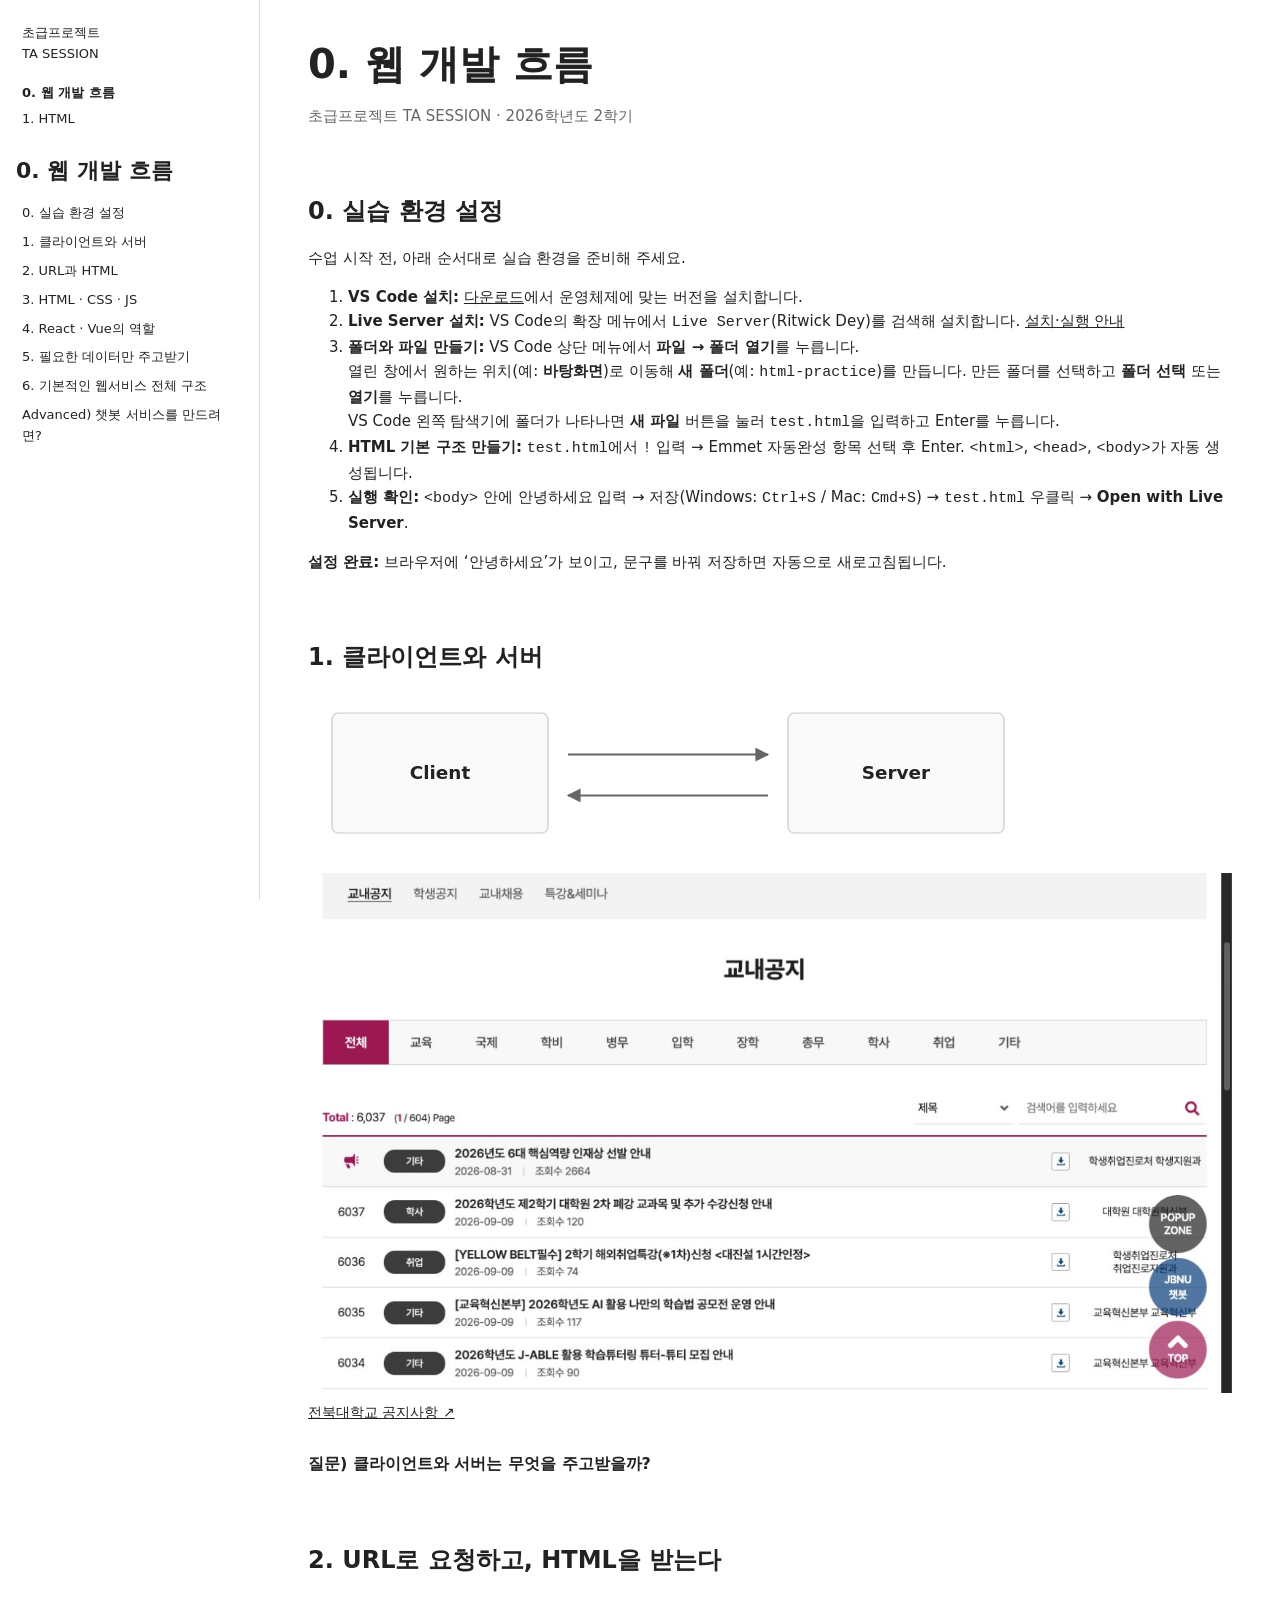
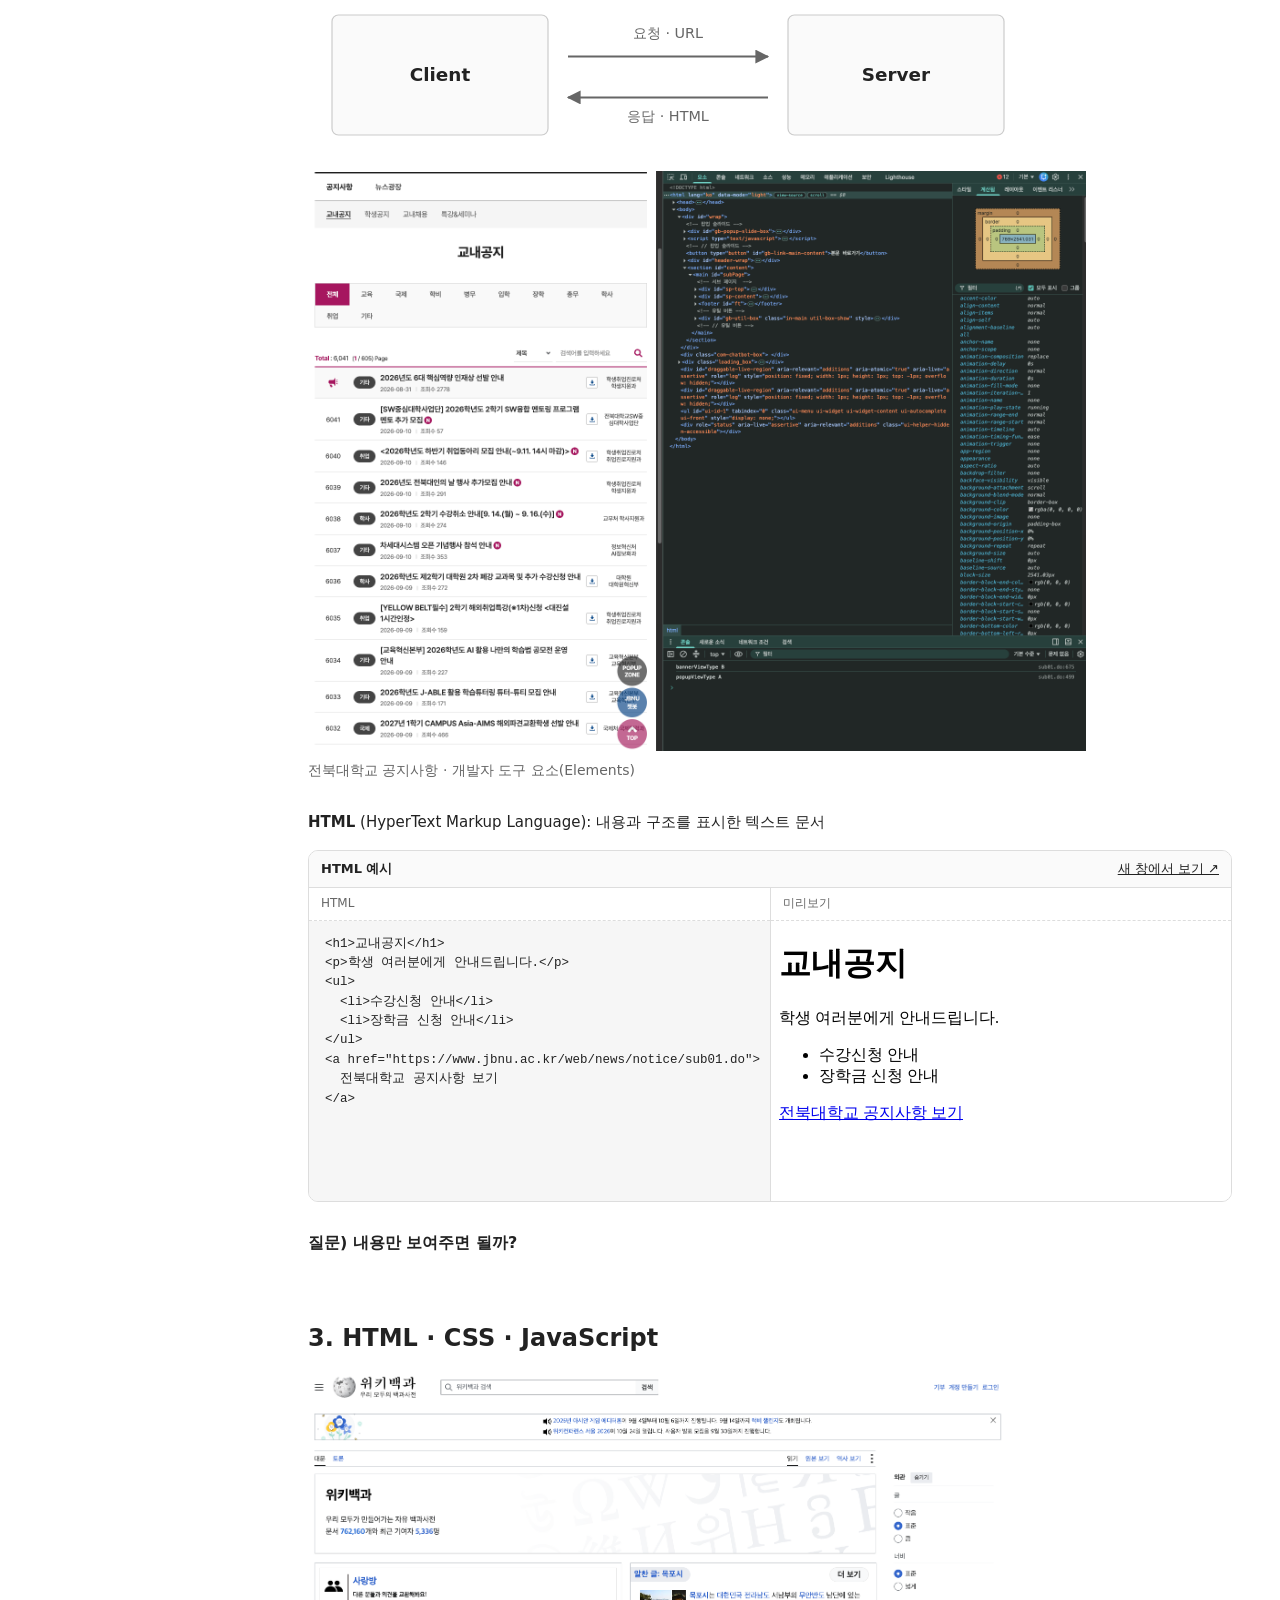
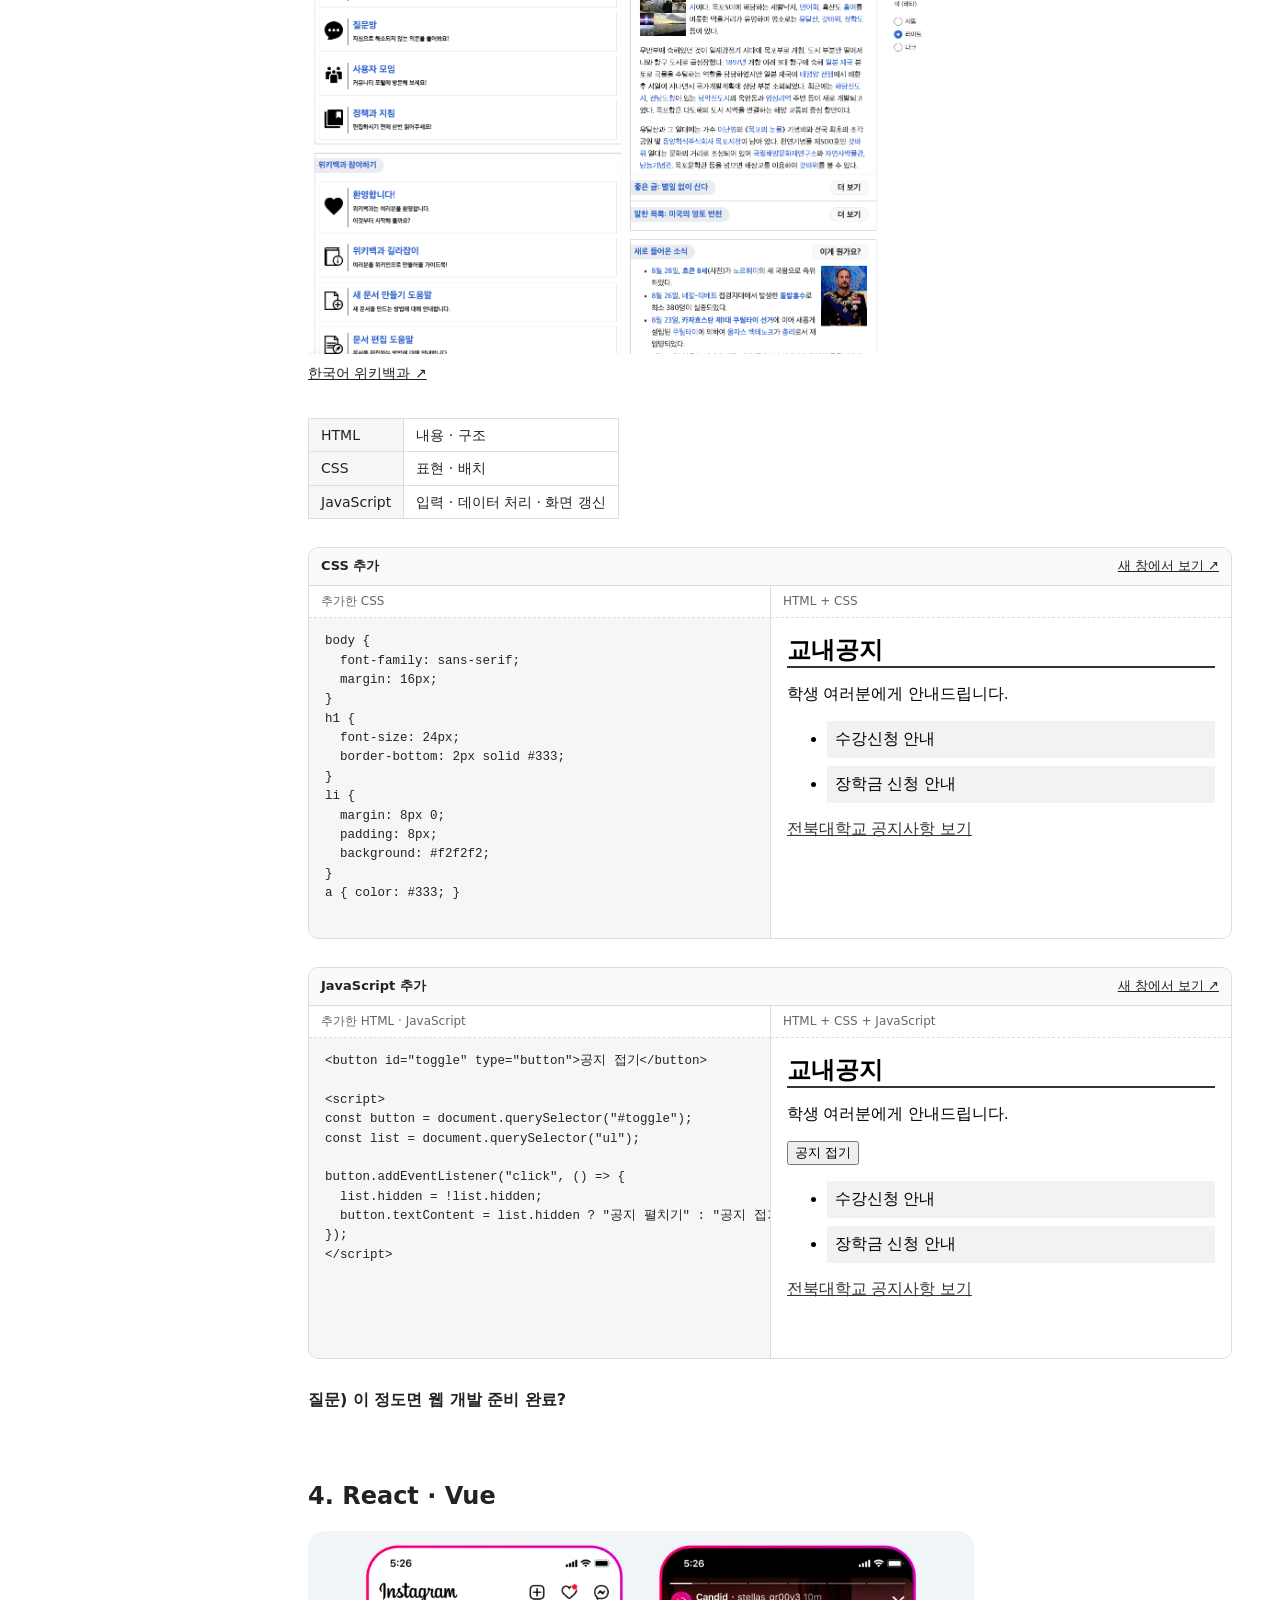
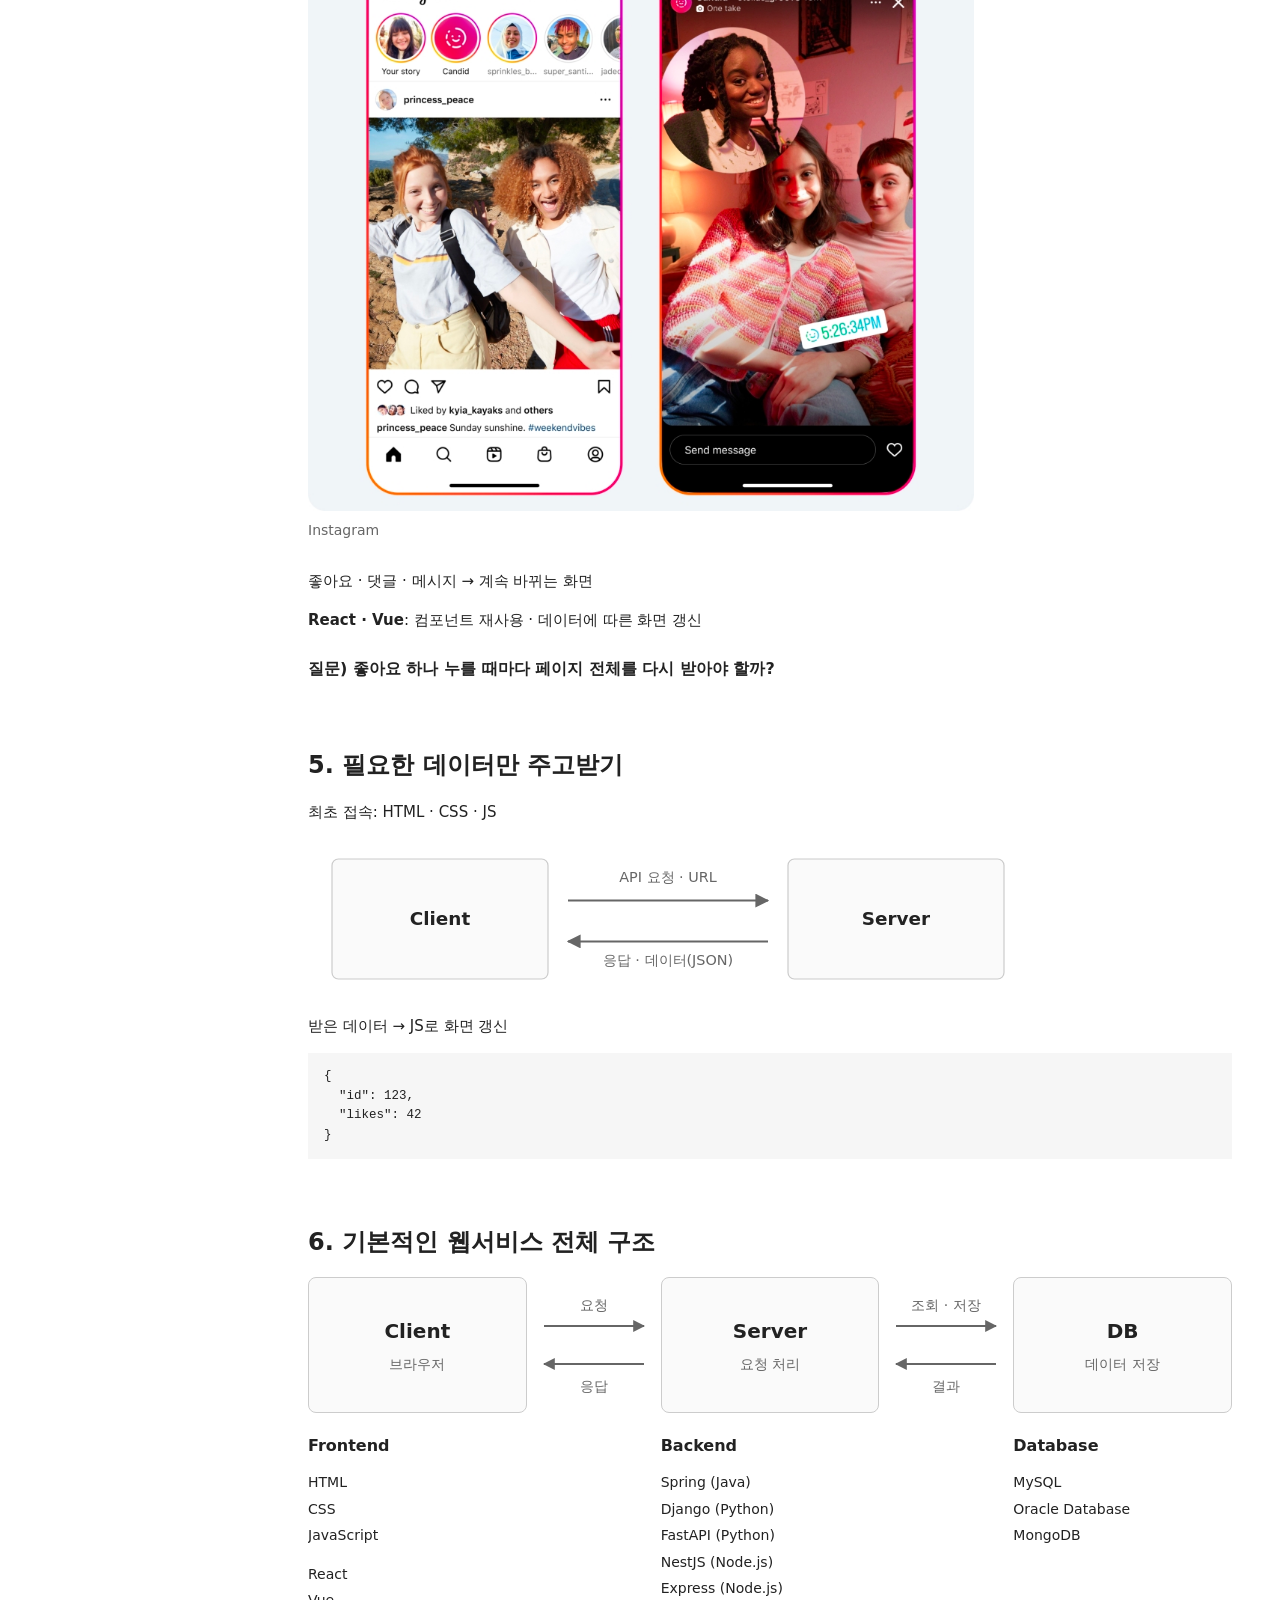
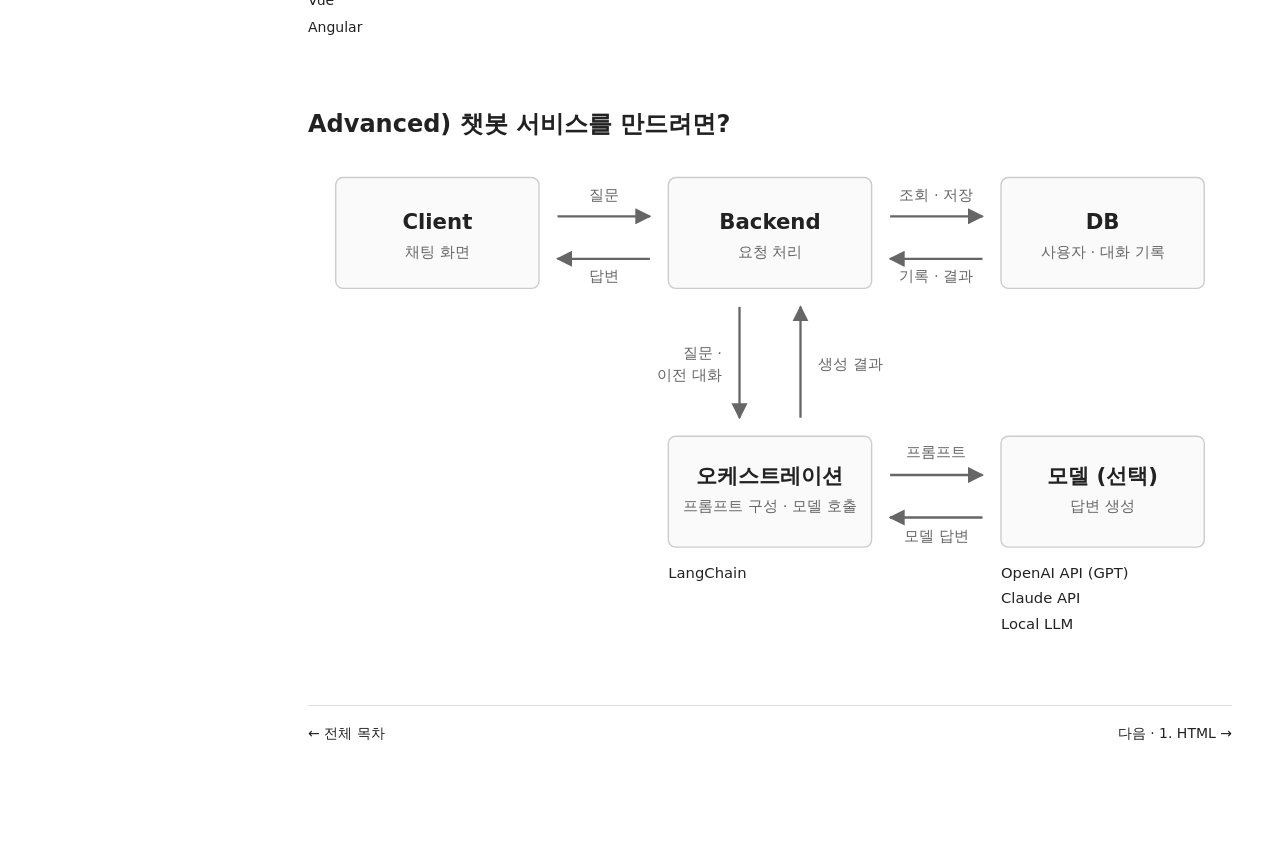
==== 0-web-flow.html @ 3bfd78bf "교내공지 CSS·JavaScript 실행 예제와 JSON 표기 추가" ====
<!DOCTYPE html>
<html lang="ko">
<head>
<meta charset="UTF-8">
<meta name="viewport" content="width=device-width, initial-scale=1">
<meta name="description" content="초급프로젝트 TA SESSION — 클라이언트와 서버, HTML·CSS·JS, React·Vue, API와 웹서비스 구조를 익숙한 화면으로 살펴봅니다.">
<title>0. 웹 개발 흐름 — 초급프로젝트 TA SESSION</title>
<link rel="stylesheet" href="session.css">
<style>
  :root {
    --bg: #ffffff; --fg: #222222; --muted: #666666; --line: #dddddd;
    --code-bg: #f6f6f6; --accent: #222222; --pane: #fafafa;
  }
  * { box-sizing: border-box; }
  html { scroll-behavior: smooth; }
  body {
    margin: 0; background: var(--bg); color: var(--fg);
    font-family: system-ui, -apple-system, "Segoe UI", Roboto, "Apple SD Gothic Neo", "Noto Sans KR", sans-serif;
    font-size: 15px; line-height: 1.6;
  }
  a { color: var(--accent); }
  .layout { display: grid; grid-template-columns: 260px minmax(0, 1fr); min-height: 100vh; }
  nav.toc {
    position: sticky; top: 0; height: 100vh; overflow: auto;
    border-right: 1px solid var(--line); padding: 20px 16px; font-size: 13px;
  }
  nav.toc h1 { font-size: 22px; margin: 0 0 12px; }
  nav.toc ol { list-style: none; padding: 0; margin: 0; }
  nav.toc li { margin: 2px 0; }
  nav.toc a { color: var(--fg); text-decoration: none; display: block; padding: 3px 6px; border-radius: 4px; }
  nav.toc a:hover { background: var(--code-bg); }
  main { min-width: 0; padding: 32px 48px 120px; max-width: 1400px; }
  h1.title { font-size: 40px; margin: 0 0 8px; }
  .subtitle { color: var(--muted); margin: 0 0 40px; }
  h2 { font-size: 24px; margin: 56px 0 16px; padding-top: 8px; }
  .diagram { margin: 12px 0 8px; max-width: 720px; }
  .diagram svg { display: block; width: 100%; height: auto; }
  .diagram text { font-family: inherit; }
  .diagram .node { fill: #fafafa; stroke: #cccccc; stroke-width: 1.5; }
  .diagram .label { fill: #222222; font-size: 23px; font-weight: 600; }
  .diagram .sub { fill: #666666; font-size: 16px; }
  .diagram .arrow-label { fill: #666666; font-size: 18px; }
  .diagram .arrow { fill: none; stroke: #666666; stroke-width: 2.5; }
  .diagram .phase { fill: #666666; font-size: 16px; font-weight: 600; }
  .chatbot-diagram { max-width: 1000px; overflow-x: auto; }
  .diagram.chatbot-diagram svg { min-width: 780px; }
  .chatbot-diagram .arrow-label { font-size: 16px; }
  .chatbot-diagram .technology { fill: #222222; font-size: 16px; }
  figure { margin: 16px 0 28px; }
  .example > a { display: block; }
  .example img { display: block; width: 100%; height: auto; max-height: 580px; object-fit: contain; object-position: left; }
  .example figcaption { margin: 8px 0 0; font-size: 14px; color: var(--muted); }

  .question { margin: 24px 0; font-size: 16px; font-weight: 600; }
  .code-demo { border: 1px solid var(--line); border-radius: 10px; overflow: hidden; margin: 16px 0 28px; background: var(--bg); }
  .demo-title { display: flex; align-items: center; justify-content: space-between; gap: 14px; padding: 8px 12px; background: var(--pane); border-bottom: 1px solid var(--line); font-size: 13px; }
  .demo-grid { display: grid; grid-template-columns: 1fr 1fr; }
  .demo-grid > div { min-width: 0; }
  .demo-grid > div + div { border-left: 1px solid var(--line); }
  .pane-label { margin: 0; padding: 6px 12px; border-bottom: 1px dashed var(--line); font-size: 12px; color: var(--muted); }
  pre { margin: 0; padding: 14px 16px; overflow-x: auto; background: var(--code-bg); font: 12.5px/1.55 ui-monospace, SFMono-Regular, Menlo, Consolas, monospace; tab-size: 2; }
  .code-demo pre { height: 280px; }
  iframe { display: block; width: 100%; height: 280px; border: 0; background: #fff; }
  .notice-demo pre, .notice-demo iframe { height: 320px; }
  code { font-family: ui-monospace, SFMono-Regular, Menlo, Consolas, monospace; }
  .definition { margin: 16px 0; }
  .table-wrap { overflow-x: auto; }
  table { border-collapse: collapse; font-size: 14px; margin: 6px 0 12px; }
  th, td { text-align: left; border: 1px solid var(--line); padding: 5px 12px; vertical-align: top; }
  th { background: var(--code-bg); font-weight: 600; }
  .roles td:first-child { white-space: nowrap; background: var(--code-bg); }
  .architecture-scroll { max-width: 1000px; overflow-x: auto; margin: 16px 0; }
  .architecture { display: grid; grid-template-columns: minmax(0, 1fr) 110px minmax(0, 1fr) 110px minmax(0, 1fr); gap: 12px; min-width: 780px; }
  .architecture-column { min-width: 0; }
  .architecture-node { height: 136px; border: 1px solid #cccccc; border-radius: 8px; background: #fafafa; display: flex; flex-direction: column; align-items: center; justify-content: center; gap: 6px; }
  .architecture-node strong { font-size: 20px; font-weight: 600; }
  .architecture-node span { color: var(--muted); font-size: 14px; }
  .architecture-column h3 { font-size: 16px; margin: 20px 0 10px; }
  .technology-list { list-style: none; padding: 0; margin: 0; font-size: 14px; line-height: 1.9; }
  .technology-gap { margin-top: 12px; }
  .architecture-arrows { width: 110px; height: 136px; }
  .architecture-arrows text { fill: #666666; font: 14px system-ui, sans-serif; }
  .architecture-arrows > path { fill: none; stroke: #666666; stroke-width: 2; }
  @media (max-width: 1000px) {
    .layout { grid-template-columns: 1fr; }
    nav.toc { position: static; height: auto; border-right: 0; border-bottom: 1px solid var(--line); }
    main { padding: 24px 20px 80px; }
    .demo-grid { grid-template-columns: 1fr; }
    .demo-grid > div + div { border-left: 0; border-top: 1px solid var(--line); }
  }
  @media (max-width: 620px) {
    .diagram { overflow-x: auto; }
    .diagram svg { min-width: 540px; }
    .demo-title { align-items: flex-start; }
  }
  @media (prefers-reduced-motion: reduce) { html { scroll-behavior: auto; } }
  @media print {
    @page { margin: 16mm; }
    .layout { display: block; }
    nav.toc { display: none; }
    main { max-width: none; padding: 0; }
    h1.title { font-size: 28px; }
    h2 { font-size: 22px; }
    section { break-before: page; }
    section:first-of-type { break-before: auto; }
    .diagram, .example, .question, tr { break-inside: avoid; }
    .example img { max-height: 95mm; }
    a { color: inherit; }
    .example figcaption a::after { content: " · " attr(href); font-size: 10px; word-break: break-all; }
    .diagram svg { min-width: 0 !important; }
    .architecture-scroll { overflow: visible; }
    .architecture { min-width: 0; grid-template-columns: minmax(0, 1fr) 70px minmax(0, 1fr) 70px minmax(0, 1fr); gap: 8px; }
    .architecture-arrows { width: 70px; }
    .technology-list { font-size: 12px; }
  }
</style>
</head>
<body>
<div class="layout">
<nav class="toc" aria-label="자료 목차">
  <a class="session-brand" href="index.html">초급프로젝트<br>TA SESSION</a>
  <div class="session-nav">
    <a href="0-web-flow.html" aria-current="page">0. 웹 개발 흐름</a>
    <a href="1-HTML.html">1. HTML</a>
  </div>
  <h1>0. 웹 개발 흐름</h1>
  <ol>
    <li><a href="#s0">0. 실습 환경 설정</a></li>
    <li><a href="#s1">1. 클라이언트와 서버</a></li>
    <li><a href="#s2">2. URL과 HTML</a></li>
    <li><a href="#s3">3. HTML · CSS · JS</a></li>
    <li><a href="#s4">4. React · Vue의 역할</a></li>
    <li><a href="#s5">5. 필요한 데이터만 주고받기</a></li>
    <li><a href="#s6">6. 기본적인 웹서비스 전체 구조</a></li>
    <li><a href="#advanced">Advanced) 챗봇 서비스를 만드려면?</a></li>
  </ol>
</nav>
<main>
  <header>
    <h1 class="title">0. 웹 개발 흐름</h1>
    <p class="subtitle">초급프로젝트 TA SESSION · 2026학년도 2학기</p>
  </header>

  <section id="s0" aria-labelledby="h-s0">
    <h2 id="h-s0">0. 실습 환경 설정</h2>
    <p>수업 시작 전, 아래 순서대로 실습 환경을 준비해 주세요.</p>
    <ol>
      <li><b>VS Code 설치:</b> <a href="https://code.visualstudio.com/download?_exp_download=d53503e735" target="_blank" rel="noopener noreferrer">다운로드</a>에서 운영체제에 맞는 버전을 설치합니다.</li>
      <li><b>Live Server 설치:</b> VS Code의 확장 메뉴에서 <code>Live Server</code>(Ritwick Dey)를 검색해 설치합니다. <a href="https://gaagaagaa.tistory.com/entry/VSCode-Live-Server-%ED%94%8C%EB%9F%AC%EA%B7%B8%EC%9D%B8" target="_blank" rel="noopener noreferrer">설치·실행 안내</a></li>
      <li><b>폴더와 파일 만들기:</b> VS Code 상단 메뉴에서 <b>파일 → 폴더 열기</b>를 누릅니다.<br>
        열린 창에서 원하는 위치(예: <b>바탕화면</b>)로 이동해 <b>새 폴더</b>(예: <code>html-practice</code>)를 만듭니다. 만든 폴더를 선택하고 <b>폴더 선택</b> 또는 <b>열기</b>를 누릅니다.<br>
        VS Code 왼쪽 탐색기에 폴더가 나타나면 <b>새 파일</b> 버튼을 눌러 <code>test.html</code>을 입력하고 Enter를 누릅니다.</li>
      <li><b>HTML 기본 구조 만들기:</b> <code>test.html</code>에서 <code>!</code> 입력 → Emmet 자동완성 항목 선택 후 Enter. <code>&lt;html&gt;</code>, <code>&lt;head&gt;</code>, <code>&lt;body&gt;</code>가 자동 생성됩니다.</li>
      <li><b>실행 확인:</b> <code>&lt;body&gt;</code> 안에 <code>안녕하세요</code> 입력 → 저장(Windows: <code>Ctrl+S</code> / Mac: <code>Cmd+S</code>) → <code>test.html</code> 우클릭 → <b>Open with Live Server</b>.</li>
    </ol>
    <p><b>설정 완료:</b> 브라우저에 ‘안녕하세요’가 보이고, 문구를 바꿔 저장하면 자동으로 새로고침됩니다.</p>
  </section>

  <section id="s1" aria-labelledby="h-s1">
    <h2 id="h-s1">1. 클라이언트와 서버</h2>
    <div class="diagram">
      <svg viewBox="0 0 900 205" role="img" aria-labelledby="diagram1-title">
        <title id="diagram1-title">브라우저 클라이언트와 서버 사이에 요청과 응답이 오갑니다.</title>
        <defs><marker id="arr1" viewBox="0 0 10 10" refX="9" refY="5" markerWidth="7" markerHeight="7" orient="auto-start-reverse"><path d="M0 0L10 5L0 10Z" fill="#666666"/></marker></defs>
        <rect class="node" x="30" y="25" width="270" height="150" rx="8"/>
        <rect class="node" x="600" y="25" width="270" height="150" rx="8"/>
        <text class="label" x="165" y="108" text-anchor="middle">Client</text>
        <text class="label" x="735" y="108" text-anchor="middle">Server</text>
        <path class="arrow" d="M325 77H575" marker-end="url(#arr1)"/>
        <path class="arrow" d="M575 128H325" marker-end="url(#arr1)"/>
      </svg>
    </div>
    <figure class="example">
      <a href="assets/jbnu-notice.jpg" target="_blank" rel="noopener noreferrer" aria-label="전북대 공지사항 캡처 크게 보기"><img src="assets/jbnu-notice.jpg" width="1265" height="712" alt="전북대학교 교내공지 페이지의 공지 목록" fetchpriority="high"></a>
      <figcaption><a href="https://www.jbnu.ac.kr/web/news/notice/sub01.do" target="_blank" rel="noopener noreferrer">전북대학교 공지사항 ↗</a></figcaption>
    </figure>
    <p class="question">질문) 클라이언트와 서버는 무엇을 주고받을까?</p>
  </section>

  <section id="s2" aria-labelledby="h-s2">
    <h2 id="h-s2">2. URL로 요청하고, HTML을 받는다</h2>
    <div class="diagram">
      <svg viewBox="0 0 900 200" role="img" aria-labelledby="diagram2-title">
        <title id="diagram2-title">브라우저는 URL로 지정한 페이지를 요청하고 서버는 HTML 문서를 응답합니다.</title>
        <defs><marker id="arr2" viewBox="0 0 10 10" refX="9" refY="5" markerWidth="7" markerHeight="7" orient="auto-start-reverse"><path d="M0 0L10 5L0 10Z" fill="#666666"/></marker></defs>
        <rect class="node" x="30" y="25" width="270" height="150" rx="8"/>
        <rect class="node" x="600" y="25" width="270" height="150" rx="8"/>
        <text class="label" x="165" y="108" text-anchor="middle">Client</text>
        <text class="label" x="735" y="108" text-anchor="middle">Server</text>
        <text class="arrow-label" x="450" y="54" text-anchor="middle">요청 · URL</text>
        <path class="arrow" d="M325 77H575" marker-end="url(#arr2)"/>
        <path class="arrow" d="M575 128H325" marker-end="url(#arr2)"/>
        <text class="arrow-label" x="450" y="158" text-anchor="middle">응답 · HTML</text>
      </svg>
    </div>
    <figure class="example">
      <a href="assets/jbnu-notice-elements.png" target="_blank" rel="noopener noreferrer" aria-label="전북대 공지사항과 개발자 도구 캡처 크게 보기"><img src="assets/jbnu-notice-elements.png" width="1708" height="1274" alt="왼쪽에는 전북대학교 교내공지 화면, 오른쪽에는 개발자 도구 요소 탭의 문서 구조가 보이는 캡처" loading="lazy"></a>
      <figcaption>전북대학교 공지사항 · 개발자 도구 요소(Elements)</figcaption>
    </figure>
    <p class="definition"><strong>HTML</strong> (HyperText Markup Language): 내용과 구조를 표시한 텍스트 문서</p>
    <div class="code-demo">
      <div class="demo-title"><strong>HTML 예시</strong><a href="examples/notice.html" target="_blank" rel="noopener noreferrer">새 창에서 보기 ↗</a></div>
      <div class="demo-grid">
        <div><p class="pane-label">HTML</p><pre><code>&lt;h1&gt;교내공지&lt;/h1&gt;
&lt;p&gt;학생 여러분에게 안내드립니다.&lt;/p&gt;
&lt;ul&gt;
  &lt;li&gt;수강신청 안내&lt;/li&gt;
  &lt;li&gt;장학금 신청 안내&lt;/li&gt;
&lt;/ul&gt;
&lt;a href="https://www.jbnu.ac.kr/web/news/notice/sub01.do"&gt;
  전북대학교 공지사항 보기
&lt;/a&gt;</code></pre></div>
        <div><p class="pane-label">미리보기</p><iframe src="examples/notice.html" title="HTML만으로 표시한 공지사항 예시" sandbox="allow-popups allow-popups-to-escape-sandbox" loading="lazy"></iframe></div>
      </div>
    </div>
    <p class="question">질문) 내용만 보여주면 될까?</p>
  </section>

  <section id="s3" aria-labelledby="h-s3">
    <h2 id="h-s3">3. HTML · CSS · JavaScript</h2>
    <figure class="example">
      <a href="assets/wikipedia-example.png" target="_blank" rel="noopener noreferrer" aria-label="위키백과 예시 이미지 크게 보기"><img src="assets/wikipedia-example.png" width="1513" height="1261" alt="제목, 문단, 사진, 링크, 검색창과 외관 설정이 있는 한국어 위키백과 대문" loading="lazy"></a>
      <figcaption><a href="https://ko.wikipedia.org/wiki/%EC%9C%84%ED%82%A4%EB%B0%B1%EA%B3%BC:%EB%8C%80%EB%AC%B8" target="_blank" rel="noopener noreferrer">한국어 위키백과 ↗</a></figcaption>
    </figure>
    <div class="table-wrap"><table class="roles">
      <tbody>
        <tr><td>HTML</td><td>내용 · 구조</td></tr>
        <tr><td>CSS</td><td>표현 · 배치</td></tr>
        <tr><td>JavaScript</td><td>입력 · 데이터 처리 · 화면 갱신</td></tr>
      </tbody>
    </table></div>
    <div class="code-demo notice-demo">
      <div class="demo-title"><strong>CSS 추가</strong><a href="examples/notice-styled.html" target="_blank" rel="noopener noreferrer">새 창에서 보기 ↗</a></div>
      <div class="demo-grid">
        <div><p class="pane-label">추가한 CSS</p><pre><code>body {
  font-family: sans-serif;
  margin: 16px;
}
h1 {
  font-size: 24px;
  border-bottom: 2px solid #333;
}
li {
  margin: 8px 0;
  padding: 8px;
  background: #f2f2f2;
}
a { color: #333; }</code></pre></div>
        <div><p class="pane-label">HTML + CSS</p><iframe src="examples/notice-styled.html" title="CSS로 모양을 바꾼 교내공지 예시" sandbox="allow-popups allow-popups-to-escape-sandbox" loading="lazy"></iframe></div>
      </div>
    </div>
    <div class="code-demo notice-demo">
      <div class="demo-title"><strong>JavaScript 추가</strong><a href="examples/notice-interactive.html" target="_blank" rel="noopener noreferrer">새 창에서 보기 ↗</a></div>
      <div class="demo-grid">
        <div><p class="pane-label">추가한 HTML · JavaScript</p><pre><code>&lt;button id="toggle" type="button"&gt;공지 접기&lt;/button&gt;

&lt;script&gt;
const button = document.querySelector("#toggle");
const list = document.querySelector("ul");

button.addEventListener("click", () =&gt; {
  list.hidden = !list.hidden;
  button.textContent = list.hidden ? "공지 펼치기" : "공지 접기";
});
&lt;/script&gt;</code></pre></div>
        <div><p class="pane-label">HTML + CSS + JavaScript</p><iframe src="examples/notice-interactive.html" title="버튼을 눌러 공지 목록을 접고 펼치는 JavaScript 예시" sandbox="allow-scripts allow-popups allow-popups-to-escape-sandbox" loading="lazy"></iframe></div>
      </div>
    </div>
    <p class="question">질문) 이 정도면 웹 개발 준비 완료?</p>
  </section>

  <section id="s4" aria-labelledby="h-s4">
    <h2 id="h-s4">4. React · Vue</h2>
    <figure class="example">
      <a href="assets/instagram-example.png" target="_blank" rel="noopener noreferrer" aria-label="인스타그램 예시 이미지 크게 보기"><img src="assets/instagram-example.png" width="890" height="775" alt="프로필과 스토리, 게시물, 좋아요, 댓글, 메시지 기능이 보이는 인스타그램 화면 예시" loading="lazy"></a>
      <figcaption>Instagram</figcaption>
    </figure>
    <p>좋아요 · 댓글 · 메시지 → 계속 바뀌는 화면</p>
    <p><strong>React · Vue</strong>: 컴포넌트 재사용 · 데이터에 따른 화면 갱신</p>
    <p class="question">질문) 좋아요 하나 누를 때마다 페이지 전체를 다시 받아야 할까?</p>
  </section>

  <section id="s5" aria-labelledby="h-s5">
    <h2 id="h-s5">5. 필요한 데이터만 주고받기</h2>
    <p>최초 접속: HTML · CSS · JS</p>
    <div class="diagram">
      <svg viewBox="0 0 900 200" role="img" aria-labelledby="diagram5-title">
        <title id="diagram5-title">브라우저가 필요한 데이터를 요청하고 JSON 응답을 받아 JavaScript로 화면을 갱신합니다.</title>
        <defs><marker id="arr5" viewBox="0 0 10 10" refX="9" refY="5" markerWidth="7" markerHeight="7" orient="auto-start-reverse"><path d="M0 0L10 5L0 10Z" fill="#666666"/></marker></defs>
        <rect class="node" x="30" y="25" width="270" height="150" rx="8"/>
        <rect class="node" x="600" y="25" width="270" height="150" rx="8"/>
        <text class="label" x="165" y="108" text-anchor="middle">Client</text>
        <text class="label" x="735" y="108" text-anchor="middle">Server</text>
        <text class="arrow-label" x="450" y="54" text-anchor="middle">API 요청 · URL</text>
        <path class="arrow" d="M325 77H575" marker-end="url(#arr5)"/>
        <path class="arrow" d="M575 128H325" marker-end="url(#arr5)"/>
        <text class="arrow-label" x="450" y="158" text-anchor="middle">응답 · 데이터(JSON)</text>
      </svg>
    </div>
    <p>받은 데이터 → JS로 화면 갱신</p>
    <pre><code>{
  "id": 123,
  "likes": 42
}</code></pre>
  </section>

  <section id="s6" aria-labelledby="h-s6">
    <h2 id="h-s6">6. 기본적인 웹서비스 전체 구조</h2>
    <div class="architecture-scroll">
      <div class="architecture" role="group" aria-label="클라이언트, 서버, 데이터베이스의 관계와 각 영역의 기술 예시">
        <div class="architecture-column">
          <div class="architecture-node"><strong>Client</strong><span>브라우저</span></div>
          <h3>Frontend</h3>
          <ul class="technology-list">
            <li>HTML</li>
            <li>CSS</li>
            <li>JavaScript</li>
            <li class="technology-gap">React</li>
            <li>Vue</li>
            <li>Angular</li>
          </ul>
        </div>
        <svg class="architecture-arrows" viewBox="0 0 110 136" role="img" aria-labelledby="client-server-title">
          <title id="client-server-title">클라이언트가 서버에 요청을 보내고 서버가 응답합니다.</title>
          <defs><marker id="arch-cs-arrow" viewBox="0 0 10 10" refX="9" refY="5" markerWidth="6" markerHeight="6" orient="auto"><path d="M0 0L10 5L0 10Z" fill="#666666"/></marker></defs>
          <text x="55" y="33" text-anchor="middle">요청</text>
          <path d="M5 49H105" marker-end="url(#arch-cs-arrow)"/>
          <path d="M105 87H5" marker-end="url(#arch-cs-arrow)"/>
          <text x="55" y="114" text-anchor="middle">응답</text>
        </svg>
        <div class="architecture-column">
          <div class="architecture-node"><strong>Server</strong><span>요청 처리</span></div>
          <h3>Backend</h3>
          <ul class="technology-list">
            <li>Spring (Java)</li>
            <li>Django (Python)</li>
            <li>FastAPI (Python)</li>
            <li>NestJS (Node.js)</li>
            <li>Express (Node.js)</li>
          </ul>
        </div>
        <svg class="architecture-arrows" viewBox="0 0 110 136" role="img" aria-labelledby="server-db-title">
          <title id="server-db-title">서버가 데이터베이스에 조회와 저장을 요청하고 결과를 받습니다.</title>
          <defs><marker id="arch-db-arrow" viewBox="0 0 10 10" refX="9" refY="5" markerWidth="6" markerHeight="6" orient="auto"><path d="M0 0L10 5L0 10Z" fill="#666666"/></marker></defs>
          <text x="55" y="33" text-anchor="middle">조회 · 저장</text>
          <path d="M5 49H105" marker-end="url(#arch-db-arrow)"/>
          <path d="M105 87H5" marker-end="url(#arch-db-arrow)"/>
          <text x="55" y="114" text-anchor="middle">결과</text>
        </svg>
        <div class="architecture-column">
          <div class="architecture-node"><strong>DB</strong><span>데이터 저장</span></div>
          <h3>Database</h3>
          <ul class="technology-list">
            <li>MySQL</li>
            <li>Oracle Database</li>
            <li>MongoDB</li>
          </ul>
        </div>
      </div>
    </div>
  </section>

  <section id="advanced" aria-labelledby="h-advanced">
    <h2 id="h-advanced">Advanced) 챗봇 서비스를 만드려면?</h2>
    <div class="diagram chatbot-diagram">
      <svg viewBox="0 0 1000 530" role="img" aria-labelledby="chatbot-title chatbot-desc">
        <title id="chatbot-title">Client, Backend, DB, 오케스트레이션, 모델을 연결한 챗봇 서비스 구조 예시</title>
        <desc id="chatbot-desc">클라이언트가 질문을 보내면 백엔드는 DB에서 이전 대화를 조회하고, 질문과 이전 대화를 오케스트레이션에 전달합니다. 오케스트레이션은 프롬프트를 구성해 선택한 모델을 호출합니다. 백엔드는 생성 결과를 DB에 저장하고 클라이언트에 답변을 반환합니다. 오케스트레이션은 역할을 구분한 박스로, 백엔드 내부에서 실행할 수도 있습니다.</desc>
        <defs><marker id="chatbot-arrow" viewBox="0 0 10 10" refX="9" refY="5" markerWidth="7" markerHeight="7" orient="auto"><path d="M0 0L10 5L0 10Z" fill="#666666"/></marker></defs>

        <rect class="node" x="30" y="20" width="220" height="120" rx="8"/>
        <text class="label" x="140" y="76" text-anchor="middle">Client</text>
        <text class="sub" x="140" y="106" text-anchor="middle">채팅 화면</text>

        <rect class="node" x="390" y="20" width="220" height="120" rx="8"/>
        <text class="label" x="500" y="76" text-anchor="middle">Backend</text>
        <text class="sub" x="500" y="106" text-anchor="middle">요청 처리</text>

        <rect class="node" x="750" y="20" width="220" height="120" rx="8"/>
        <text class="label" x="860" y="76" text-anchor="middle">DB</text>
        <text class="sub" x="860" y="106" text-anchor="middle">사용자 · 대화 기록</text>

        <text class="arrow-label" x="320" y="44" text-anchor="middle">질문</text>
        <path class="arrow" d="M270 62H370" marker-end="url(#chatbot-arrow)"/>
        <path class="arrow" d="M370 108H270" marker-end="url(#chatbot-arrow)"/>
        <text class="arrow-label" x="320" y="132" text-anchor="middle">답변</text>

        <text class="arrow-label" x="680" y="44" text-anchor="middle">조회 · 저장</text>
        <path class="arrow" d="M630 62H730" marker-end="url(#chatbot-arrow)"/>
        <path class="arrow" d="M730 108H630" marker-end="url(#chatbot-arrow)"/>
        <text class="arrow-label" x="680" y="132" text-anchor="middle">기록 · 결과</text>

        <path class="arrow" d="M467 160V280" marker-end="url(#chatbot-arrow)"/>
        <text class="arrow-label" x="448" y="215" text-anchor="end">질문 ·</text>
        <text class="arrow-label" x="448" y="239" text-anchor="end">이전 대화</text>
        <path class="arrow" d="M533 280V160" marker-end="url(#chatbot-arrow)"/>
        <text class="arrow-label" x="552" y="227">생성 결과</text>

        <rect class="node" x="390" y="300" width="220" height="120" rx="8"/>
        <text class="label" x="500" y="351" text-anchor="middle">오케스트레이션</text>
        <text class="sub" x="500" y="381" text-anchor="middle">프롬프트 구성 · 모델 호출</text>
        <text class="technology" x="390" y="453">LangChain</text>

        <text class="arrow-label" x="680" y="323" text-anchor="middle">프롬프트</text>
        <path class="arrow" d="M630 342H730" marker-end="url(#chatbot-arrow)"/>
        <path class="arrow" d="M730 388H630" marker-end="url(#chatbot-arrow)"/>
        <text class="arrow-label" x="680" y="413" text-anchor="middle">모델 답변</text>

        <rect class="node" x="750" y="300" width="220" height="120" rx="8"/>
        <text class="label" x="860" y="351" text-anchor="middle">모델 (선택)</text>
        <text class="sub" x="860" y="381" text-anchor="middle">답변 생성</text>
        <text class="technology" x="750" y="453">OpenAI API (GPT)</text>
        <text class="technology" x="750" y="481">Claude API</text>
        <text class="technology" x="750" y="509">Local LLM</text>
      </svg>
    </div>
  </section>

  <footer class="session-footer"><a href="index.html">← 전체 목차</a><a href="1-HTML.html">다음 · 1. HTML →</a></footer>
</main>
</div>
</body>
</html>
---- session.css ----
:root { --session-line: #dddddd; }
.session-brand { display: block; margin: 0 0 12px; color: #666666; font-size: 13px; line-height: 1.6; text-decoration: none; }
.session-nav { margin: 0 0 20px; }
.session-nav a { display: block; padding: 3px 6px; color: #222222; font-size: 13px; line-height: 1.6; text-decoration: none; }
.session-nav a:hover { background: #f6f6f6; }
.session-nav a[aria-current="page"] { font-weight: 700; }
.session-footer { display: flex; justify-content: space-between; flex-wrap: wrap; gap: 16px; margin-top: 56px; padding-top: 16px; border-top: 1px solid var(--session-line); font-size: 14px; }
.session-footer a { color: #222222; text-decoration: none; }
.session-footer a:hover { text-decoration: underline; }
a:focus-visible, button:focus-visible, summary:focus-visible { outline: 2px solid #333333; outline-offset: 3px; }
@media print { .session-brand, .session-nav, .session-footer { display: none; } }
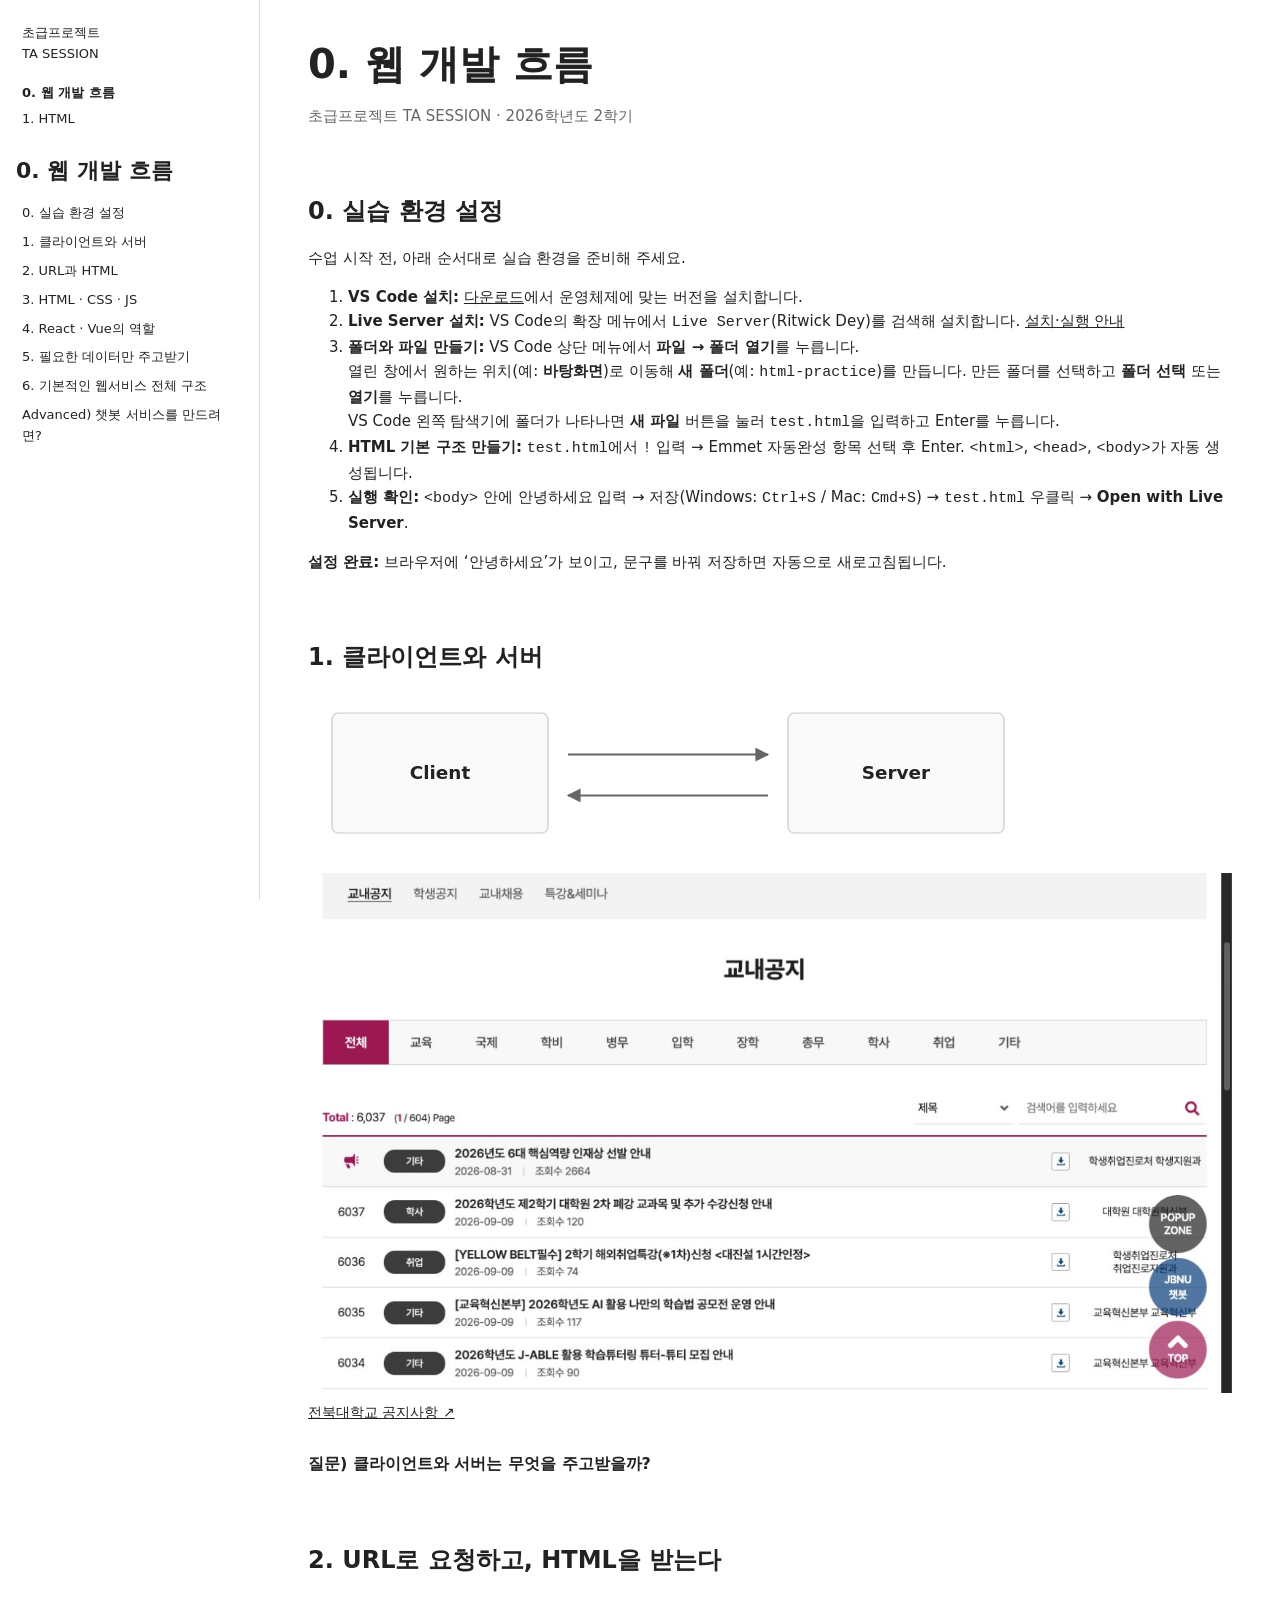
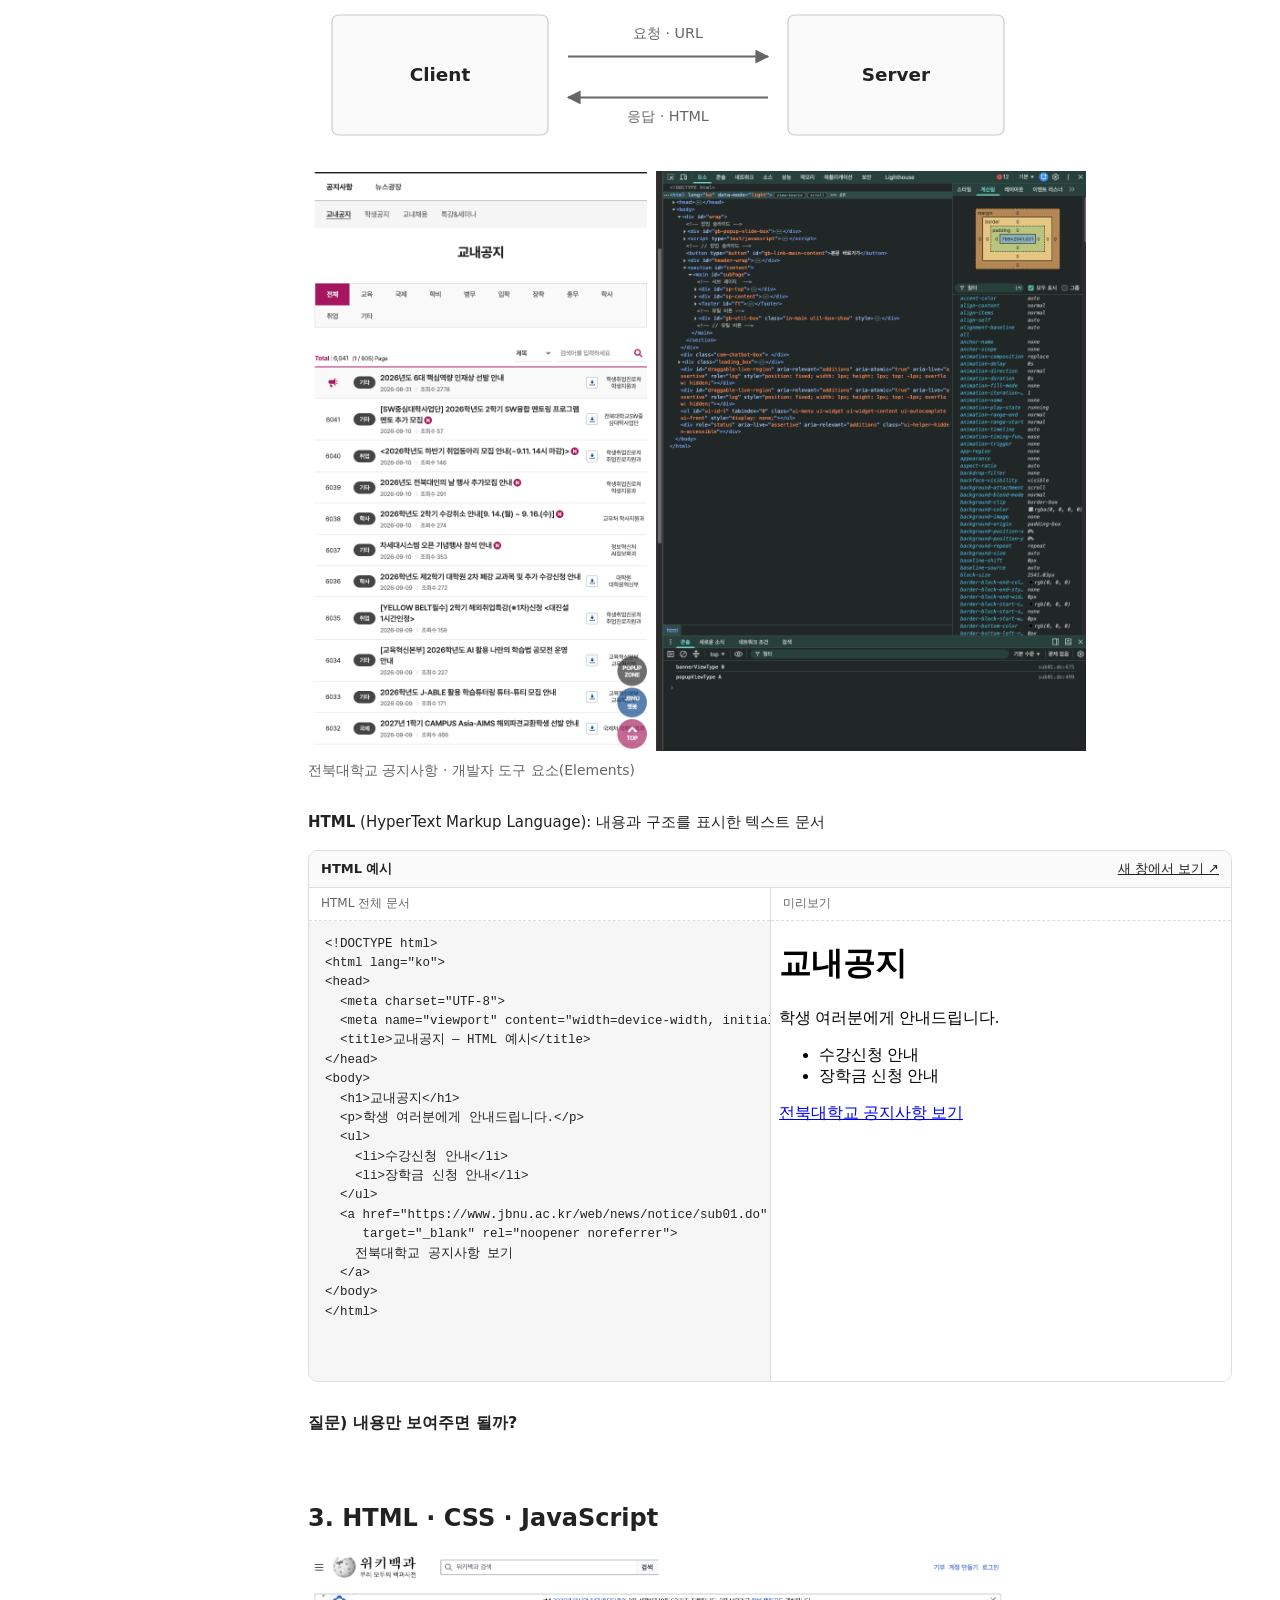
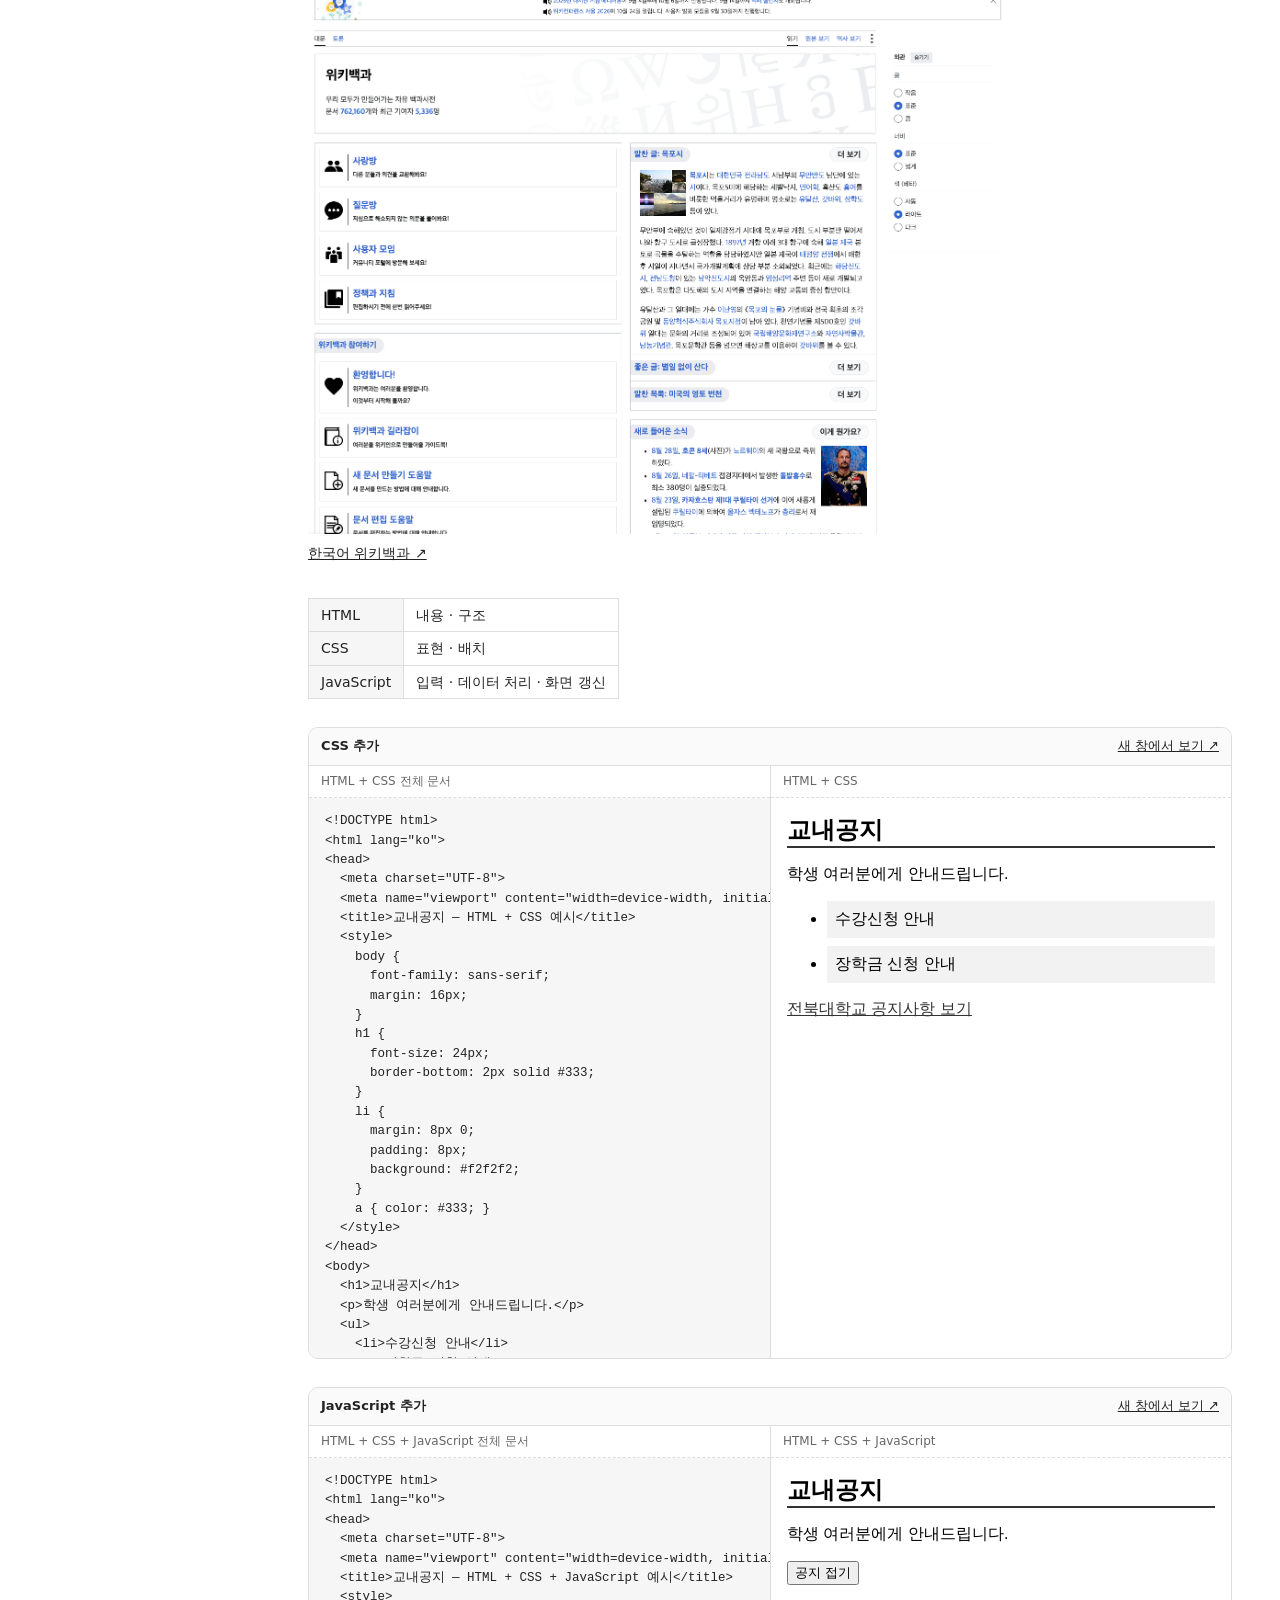
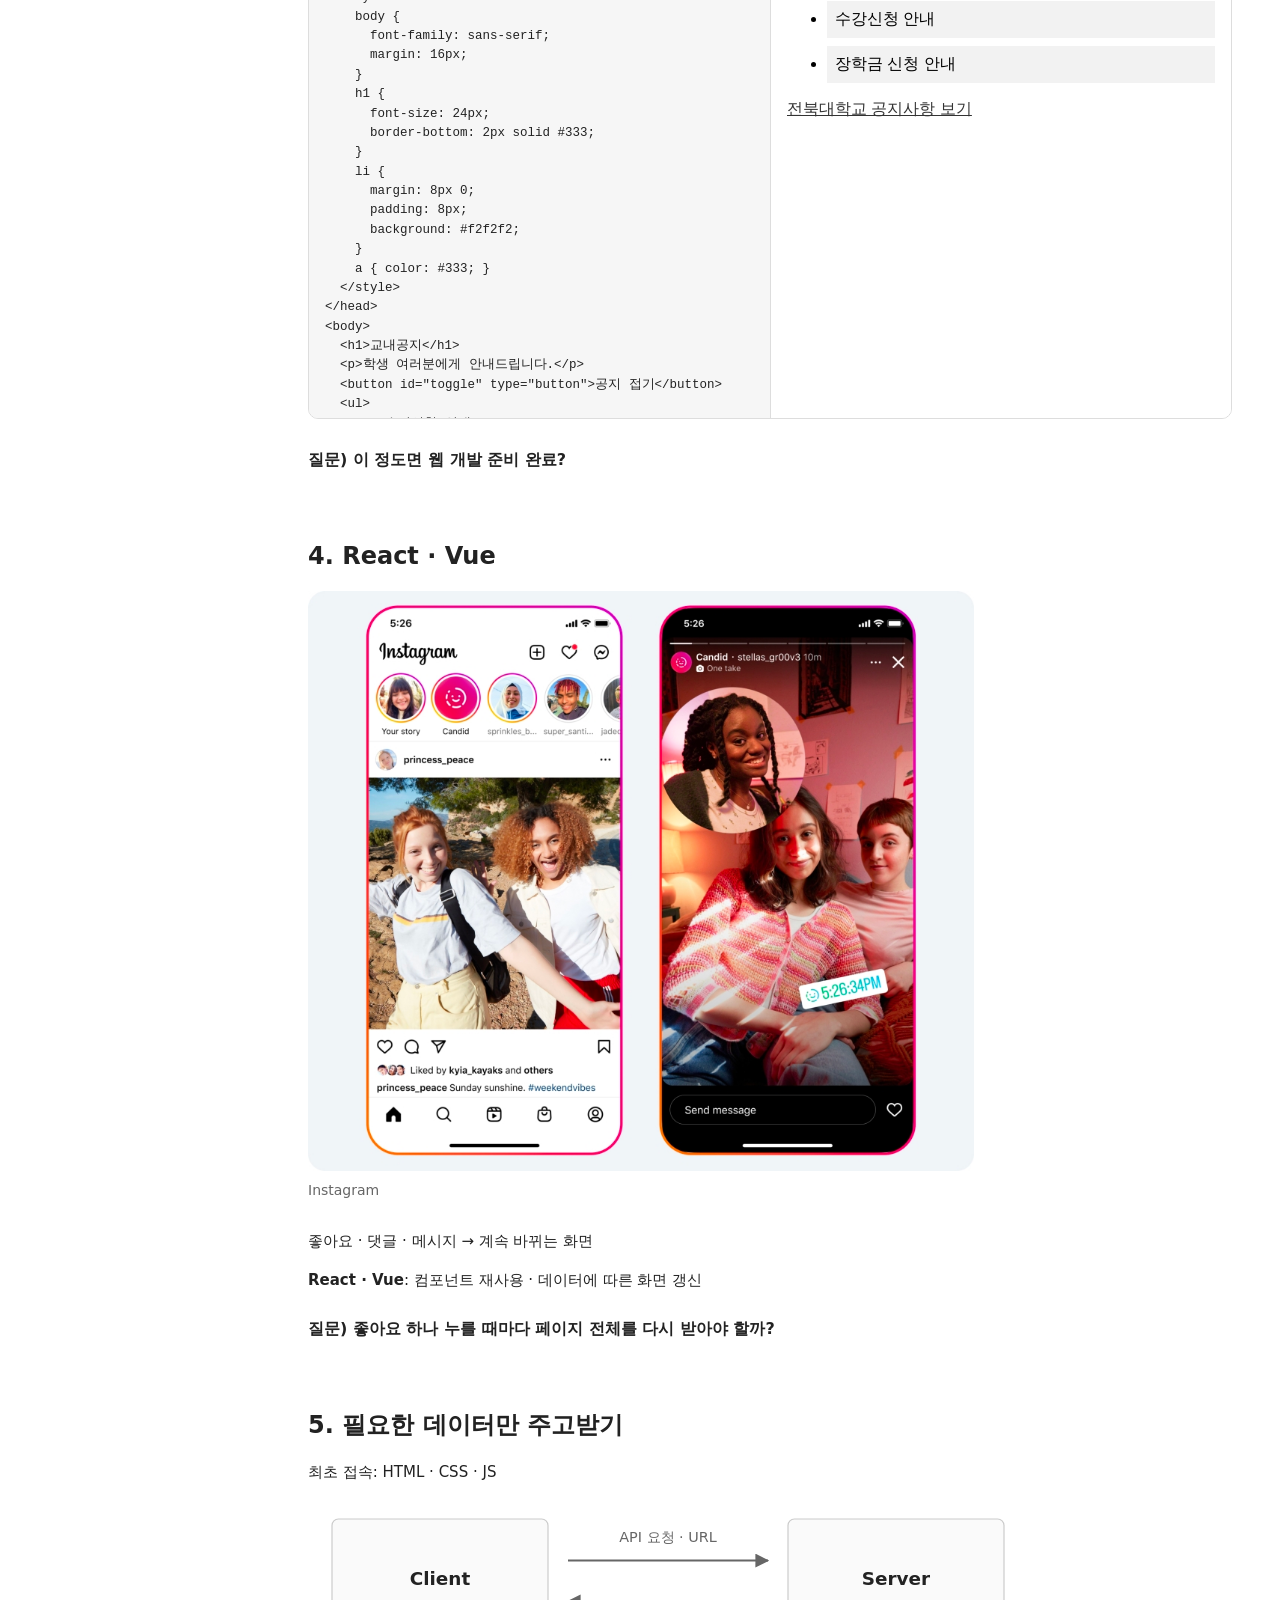
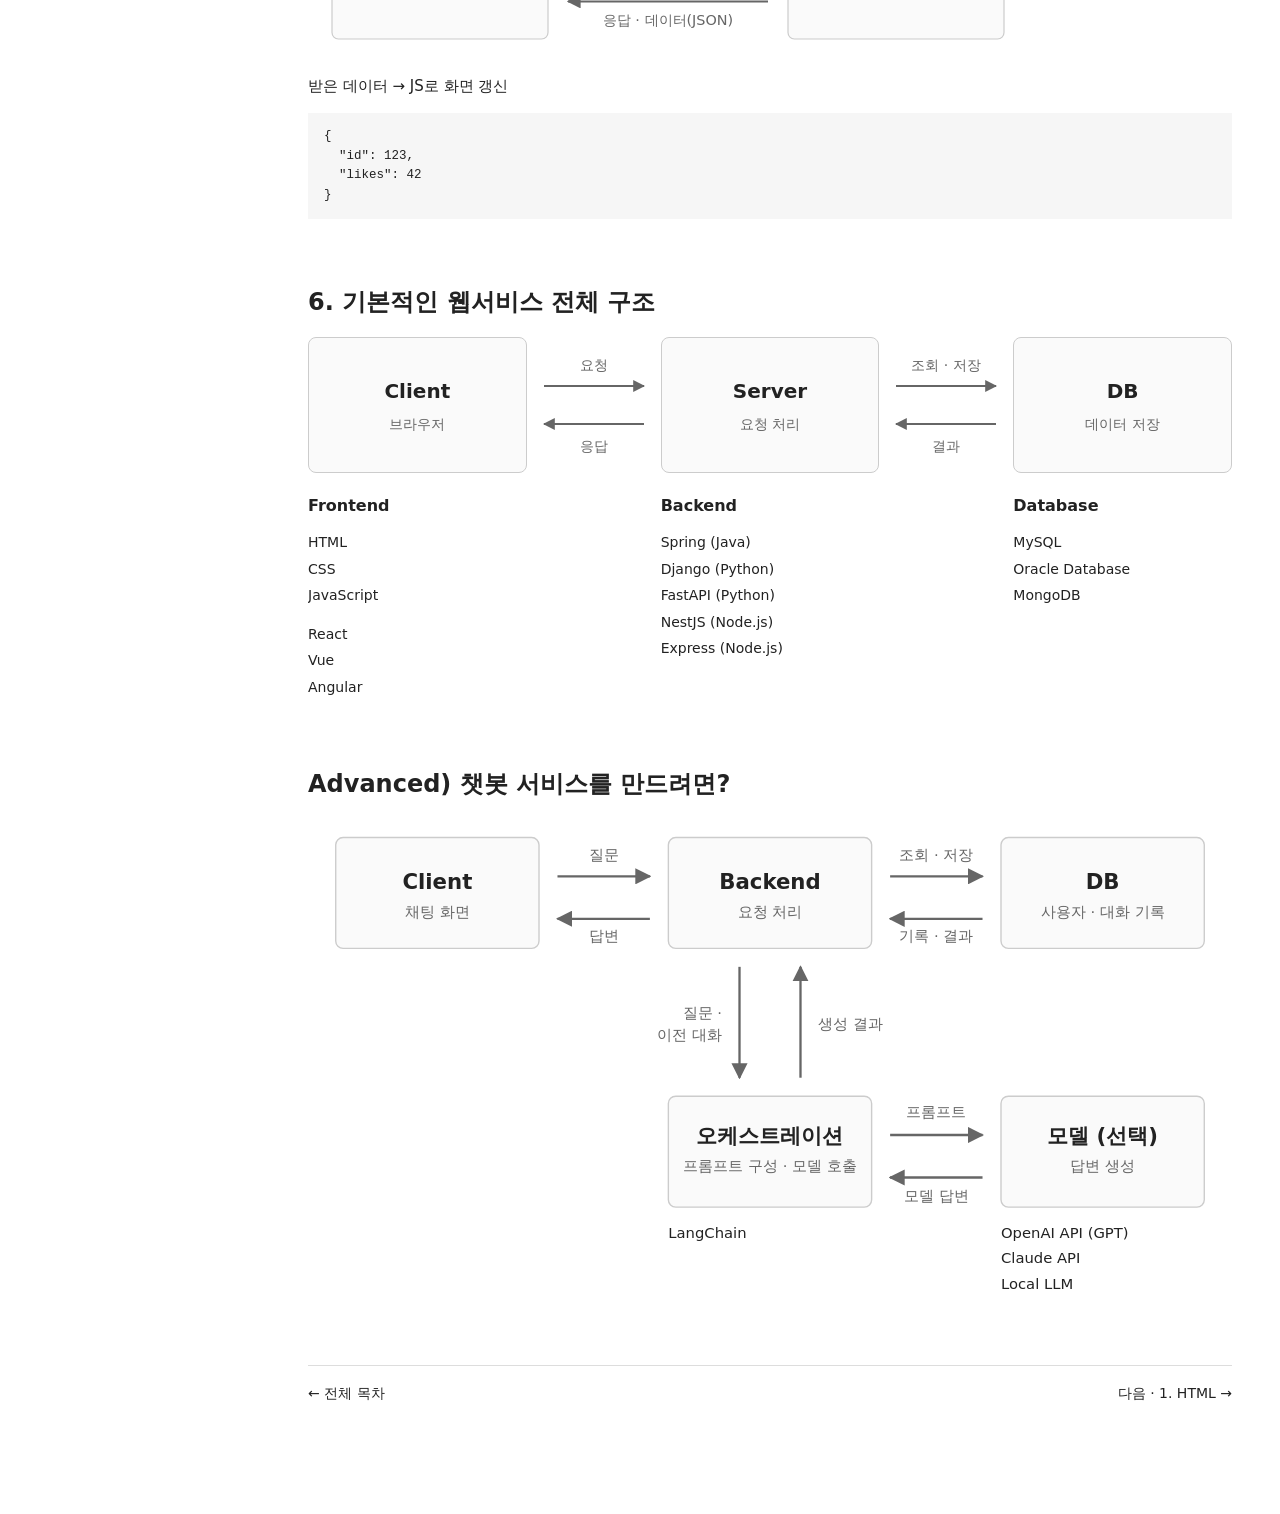
==== commit 368eaf38: "단계별 예제를 전체 HTML 문서 구조로 표시" ====
--- a/0-web-flow.html
+++ b/0-web-flow.html
@@ -59,9 +59,9 @@
   .demo-grid > div + div { border-left: 1px solid var(--line); }
   .pane-label { margin: 0; padding: 6px 12px; border-bottom: 1px dashed var(--line); font-size: 12px; color: var(--muted); }
   pre { margin: 0; padding: 14px 16px; overflow-x: auto; background: var(--code-bg); font: 12.5px/1.55 ui-monospace, SFMono-Regular, Menlo, Consolas, monospace; tab-size: 2; }
-  .code-demo pre { height: 280px; }
-  iframe { display: block; width: 100%; height: 280px; border: 0; background: #fff; }
-  .notice-demo pre, .notice-demo iframe { height: 320px; }
+  .code-demo pre { height: 460px; }
+  iframe { display: block; width: 100%; height: 460px; border: 0; background: #fff; }
+  .notice-demo pre, .notice-demo iframe { height: 560px; }
   code { font-family: ui-monospace, SFMono-Regular, Menlo, Consolas, monospace; }
   .definition { margin: 16px 0; }
   .table-wrap { overflow-x: auto; }
@@ -201,15 +201,26 @@
     <div class="code-demo">
       <div class="demo-title"><strong>HTML 예시</strong><a href="examples/notice.html" target="_blank" rel="noopener noreferrer">새 창에서 보기 ↗</a></div>
       <div class="demo-grid">
-        <div><p class="pane-label">HTML</p><pre><code>&lt;h1&gt;교내공지&lt;/h1&gt;
-&lt;p&gt;학생 여러분에게 안내드립니다.&lt;/p&gt;
-&lt;ul&gt;
-  &lt;li&gt;수강신청 안내&lt;/li&gt;
-  &lt;li&gt;장학금 신청 안내&lt;/li&gt;
-&lt;/ul&gt;
-&lt;a href="https://www.jbnu.ac.kr/web/news/notice/sub01.do"&gt;
-  전북대학교 공지사항 보기
-&lt;/a&gt;</code></pre></div>
+        <div><p class="pane-label">HTML 전체 문서</p><pre><code>&lt;!DOCTYPE html&gt;
+&lt;html lang="ko"&gt;
+&lt;head&gt;
+  &lt;meta charset="UTF-8"&gt;
+  &lt;meta name="viewport" content="width=device-width, initial-scale=1"&gt;
+  &lt;title&gt;교내공지 — HTML 예시&lt;/title&gt;
+&lt;/head&gt;
+&lt;body&gt;
+  &lt;h1&gt;교내공지&lt;/h1&gt;
+  &lt;p&gt;학생 여러분에게 안내드립니다.&lt;/p&gt;
+  &lt;ul&gt;
+    &lt;li&gt;수강신청 안내&lt;/li&gt;
+    &lt;li&gt;장학금 신청 안내&lt;/li&gt;
+  &lt;/ul&gt;
+  &lt;a href="https://www.jbnu.ac.kr/web/news/notice/sub01.do"
+     target="_blank" rel="noopener noreferrer"&gt;
+    전북대학교 공지사항 보기
+  &lt;/a&gt;
+&lt;/body&gt;
+&lt;/html&gt;</code></pre></div>
         <div><p class="pane-label">미리보기</p><iframe src="examples/notice.html" title="HTML만으로 표시한 공지사항 예시" sandbox="allow-popups allow-popups-to-escape-sandbox" loading="lazy"></iframe></div>
       </div>
     </div>
@@ -232,37 +243,94 @@
     <div class="code-demo notice-demo">
       <div class="demo-title"><strong>CSS 추가</strong><a href="examples/notice-styled.html" target="_blank" rel="noopener noreferrer">새 창에서 보기 ↗</a></div>
       <div class="demo-grid">
-        <div><p class="pane-label">추가한 CSS</p><pre><code>body {
-  font-family: sans-serif;
-  margin: 16px;
-}
-h1 {
-  font-size: 24px;
-  border-bottom: 2px solid #333;
-}
-li {
-  margin: 8px 0;
-  padding: 8px;
-  background: #f2f2f2;
-}
-a { color: #333; }</code></pre></div>
+        <div><p class="pane-label">HTML + CSS 전체 문서</p><pre><code>&lt;!DOCTYPE html&gt;
+&lt;html lang="ko"&gt;
+&lt;head&gt;
+  &lt;meta charset="UTF-8"&gt;
+  &lt;meta name="viewport" content="width=device-width, initial-scale=1"&gt;
+  &lt;title&gt;교내공지 — HTML + CSS 예시&lt;/title&gt;
+  &lt;style&gt;
+    body {
+      font-family: sans-serif;
+      margin: 16px;
+    }
+    h1 {
+      font-size: 24px;
+      border-bottom: 2px solid #333;
+    }
+    li {
+      margin: 8px 0;
+      padding: 8px;
+      background: #f2f2f2;
+    }
+    a { color: #333; }
+  &lt;/style&gt;
+&lt;/head&gt;
+&lt;body&gt;
+  &lt;h1&gt;교내공지&lt;/h1&gt;
+  &lt;p&gt;학생 여러분에게 안내드립니다.&lt;/p&gt;
+  &lt;ul&gt;
+    &lt;li&gt;수강신청 안내&lt;/li&gt;
+    &lt;li&gt;장학금 신청 안내&lt;/li&gt;
+  &lt;/ul&gt;
+  &lt;a href="https://www.jbnu.ac.kr/web/news/notice/sub01.do"
+     target="_blank" rel="noopener noreferrer"&gt;
+    전북대학교 공지사항 보기
+  &lt;/a&gt;
+&lt;/body&gt;
+&lt;/html&gt;</code></pre></div>
         <div><p class="pane-label">HTML + CSS</p><iframe src="examples/notice-styled.html" title="CSS로 모양을 바꾼 교내공지 예시" sandbox="allow-popups allow-popups-to-escape-sandbox" loading="lazy"></iframe></div>
       </div>
     </div>
     <div class="code-demo notice-demo">
       <div class="demo-title"><strong>JavaScript 추가</strong><a href="examples/notice-interactive.html" target="_blank" rel="noopener noreferrer">새 창에서 보기 ↗</a></div>
       <div class="demo-grid">
-        <div><p class="pane-label">추가한 HTML · JavaScript</p><pre><code>&lt;button id="toggle" type="button"&gt;공지 접기&lt;/button&gt;
-
-&lt;script&gt;
-const button = document.querySelector("#toggle");
-const list = document.querySelector("ul");
-
-button.addEventListener("click", () =&gt; {
-  list.hidden = !list.hidden;
-  button.textContent = list.hidden ? "공지 펼치기" : "공지 접기";
-});
-&lt;/script&gt;</code></pre></div>
+        <div><p class="pane-label">HTML + CSS + JavaScript 전체 문서</p><pre><code>&lt;!DOCTYPE html&gt;
+&lt;html lang="ko"&gt;
+&lt;head&gt;
+  &lt;meta charset="UTF-8"&gt;
+  &lt;meta name="viewport" content="width=device-width, initial-scale=1"&gt;
+  &lt;title&gt;교내공지 — HTML + CSS + JavaScript 예시&lt;/title&gt;
+  &lt;style&gt;
+    body {
+      font-family: sans-serif;
+      margin: 16px;
+    }
+    h1 {
+      font-size: 24px;
+      border-bottom: 2px solid #333;
+    }
+    li {
+      margin: 8px 0;
+      padding: 8px;
+      background: #f2f2f2;
+    }
+    a { color: #333; }
+  &lt;/style&gt;
+&lt;/head&gt;
+&lt;body&gt;
+  &lt;h1&gt;교내공지&lt;/h1&gt;
+  &lt;p&gt;학생 여러분에게 안내드립니다.&lt;/p&gt;
+  &lt;button id="toggle" type="button"&gt;공지 접기&lt;/button&gt;
+  &lt;ul&gt;
+    &lt;li&gt;수강신청 안내&lt;/li&gt;
+    &lt;li&gt;장학금 신청 안내&lt;/li&gt;
+  &lt;/ul&gt;
+  &lt;a href="https://www.jbnu.ac.kr/web/news/notice/sub01.do"
+     target="_blank" rel="noopener noreferrer"&gt;
+    전북대학교 공지사항 보기
+  &lt;/a&gt;
+  &lt;script&gt;
+    const button = document.querySelector("#toggle");
+    const list = document.querySelector("ul");
+
+    button.addEventListener("click", () =&gt; {
+      list.hidden = !list.hidden;
+      button.textContent = list.hidden ? "공지 펼치기" : "공지 접기";
+    });
+  &lt;/script&gt;
+&lt;/body&gt;
+&lt;/html&gt;</code></pre></div>
         <div><p class="pane-label">HTML + CSS + JavaScript</p><iframe src="examples/notice-interactive.html" title="버튼을 눌러 공지 목록을 접고 펼치는 JavaScript 예시" sandbox="allow-scripts allow-popups allow-popups-to-escape-sandbox" loading="lazy"></iframe></div>
       </div>
     </div>
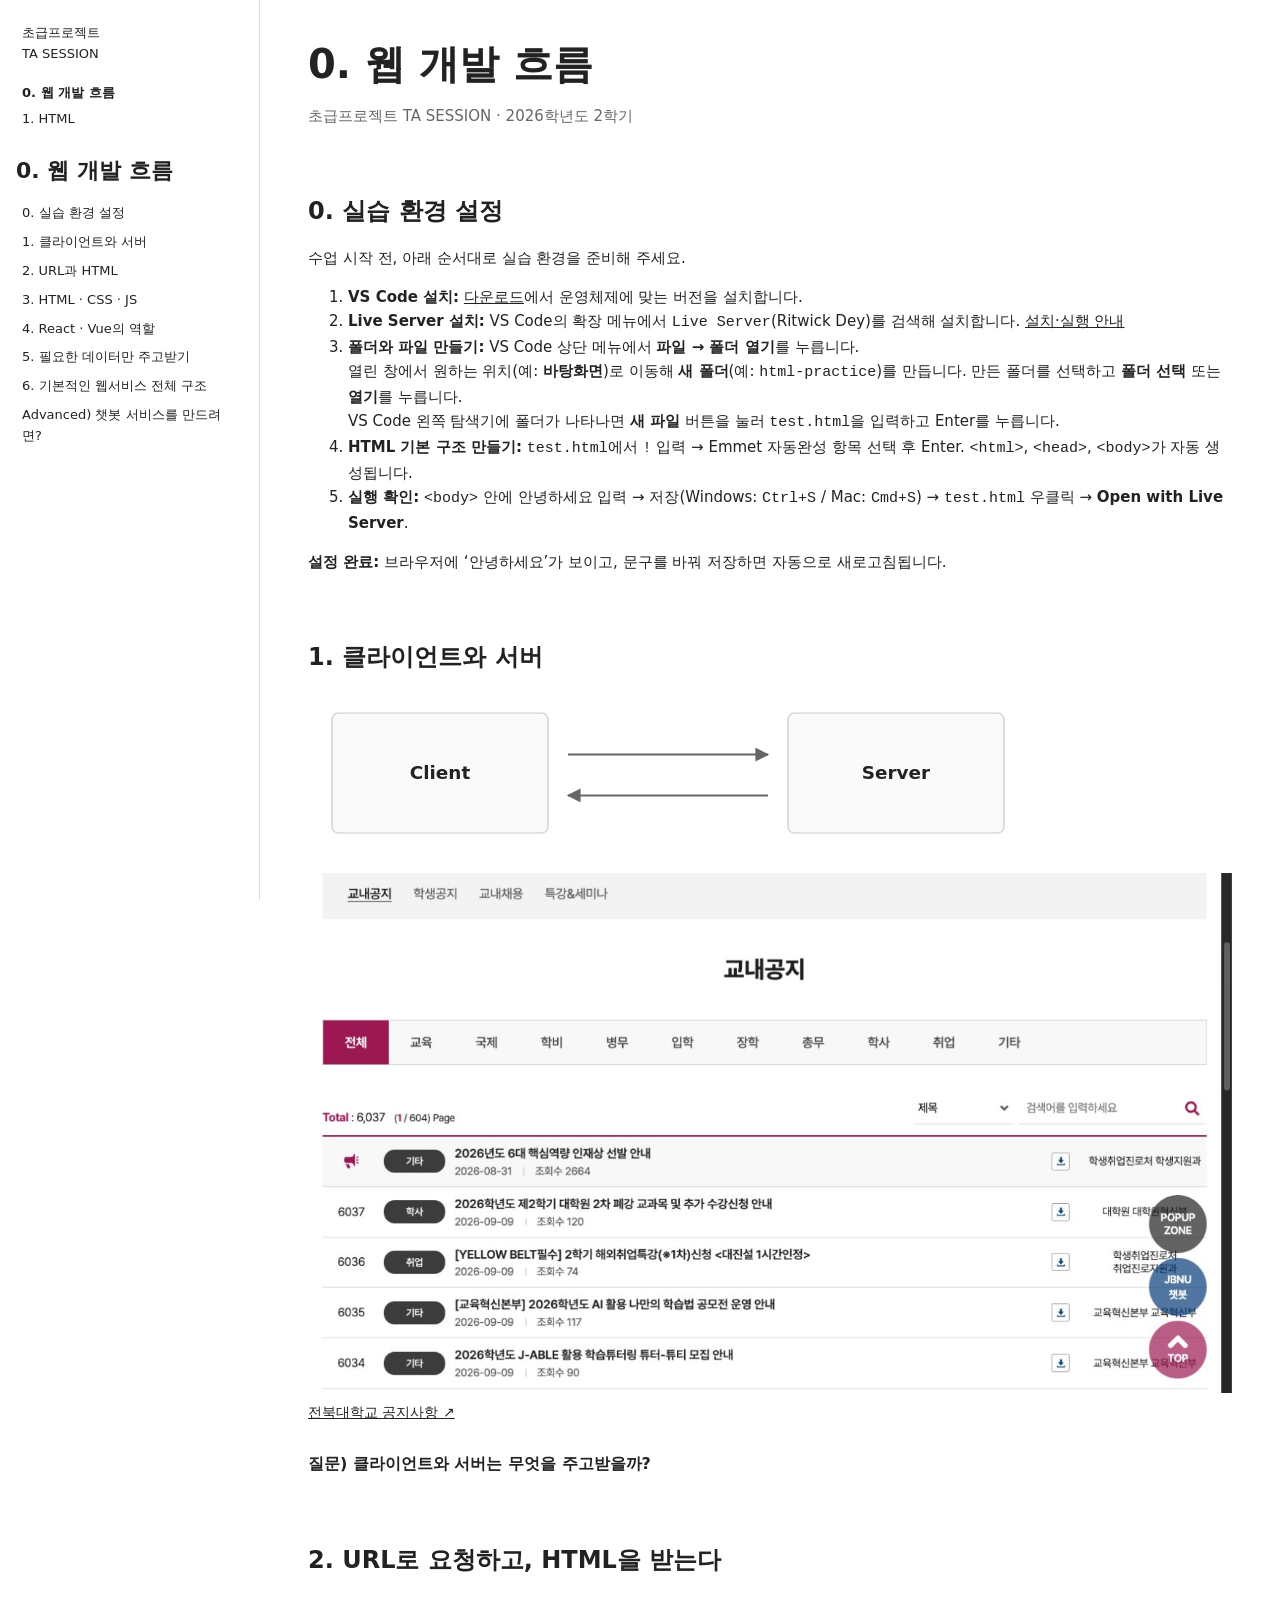
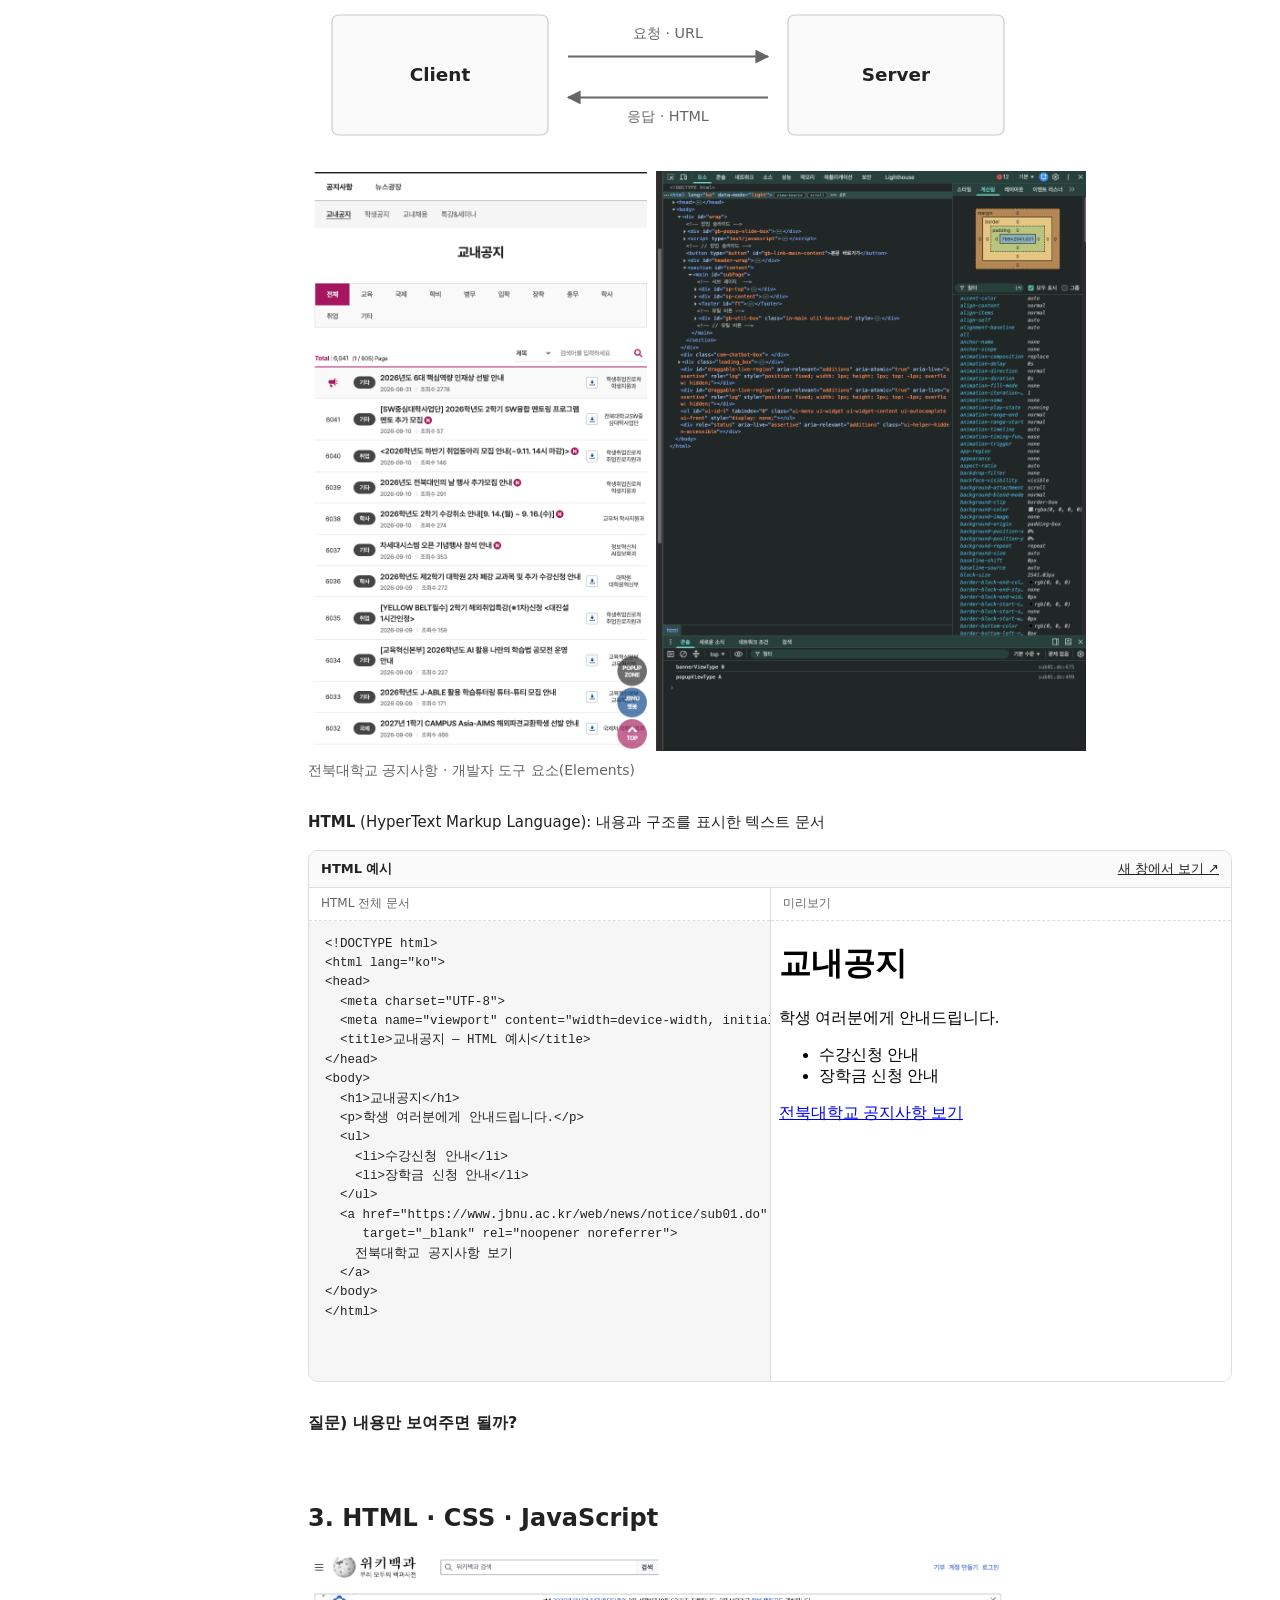
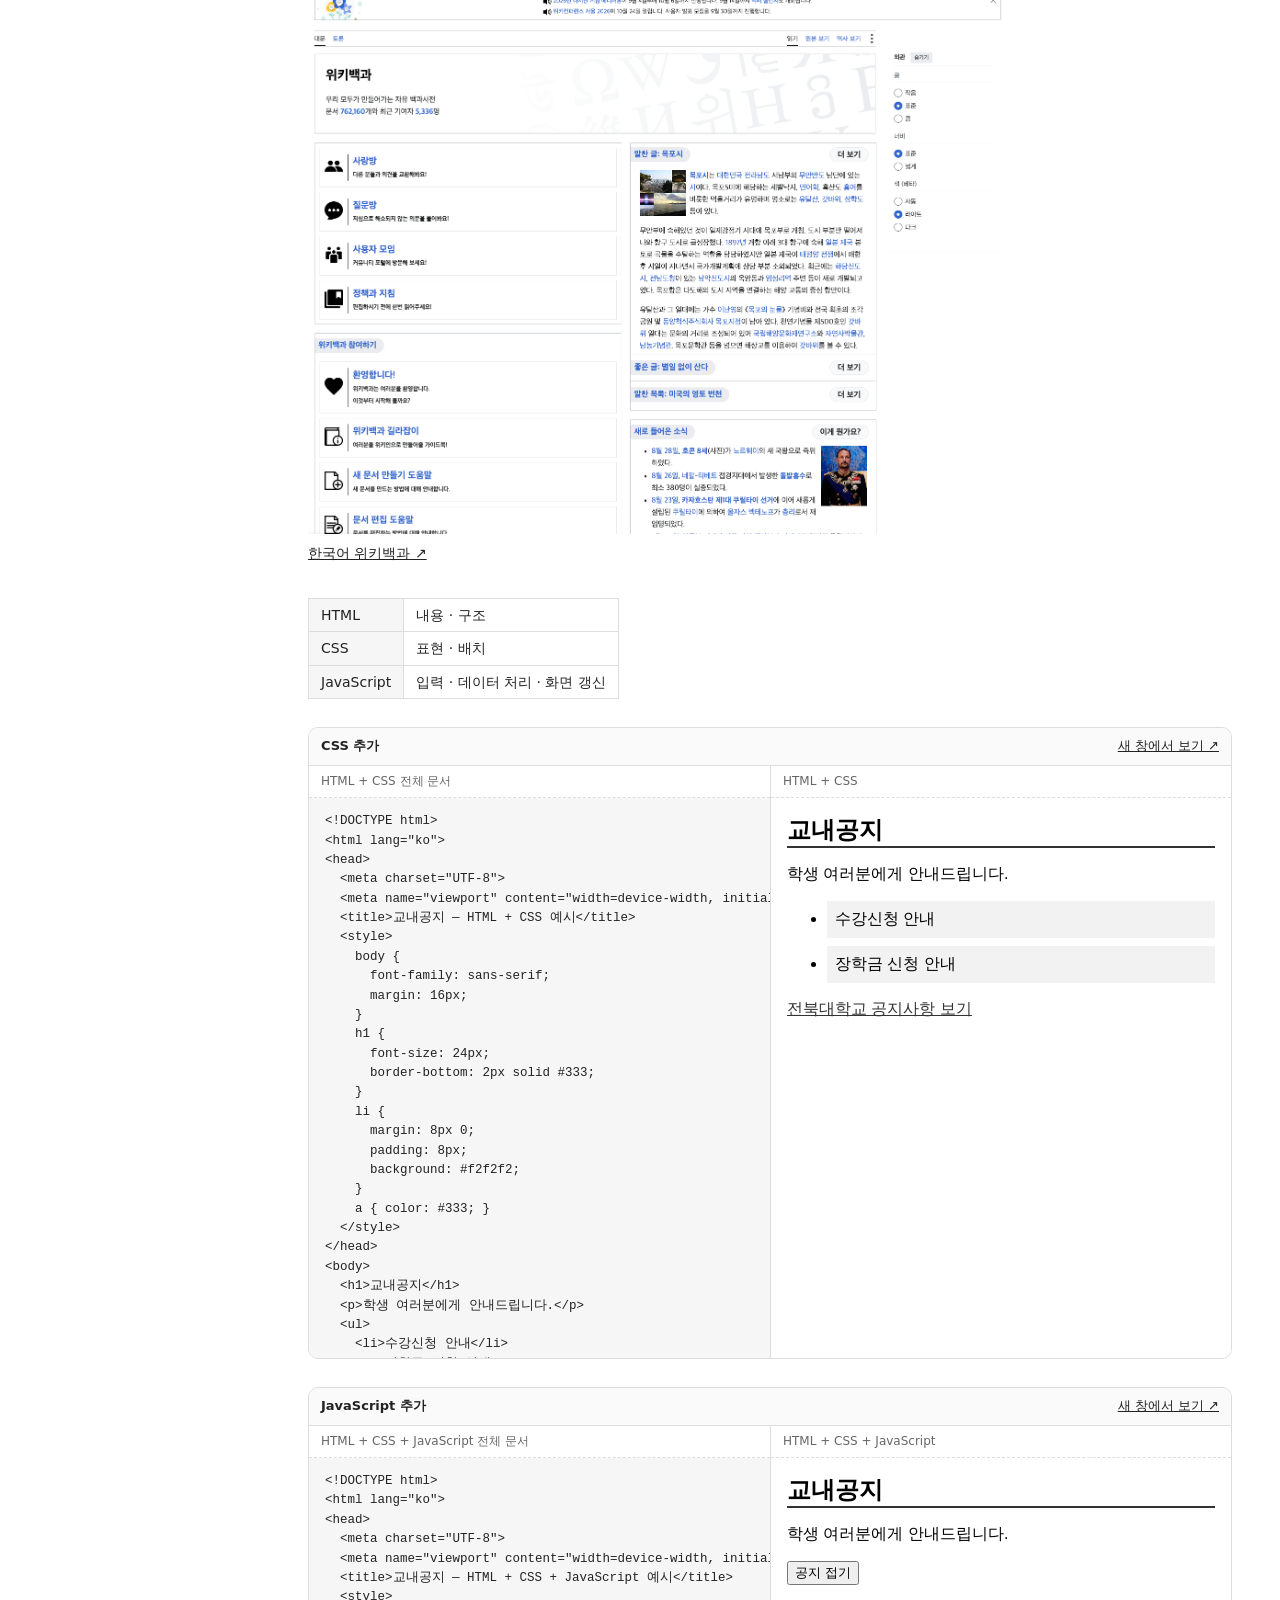
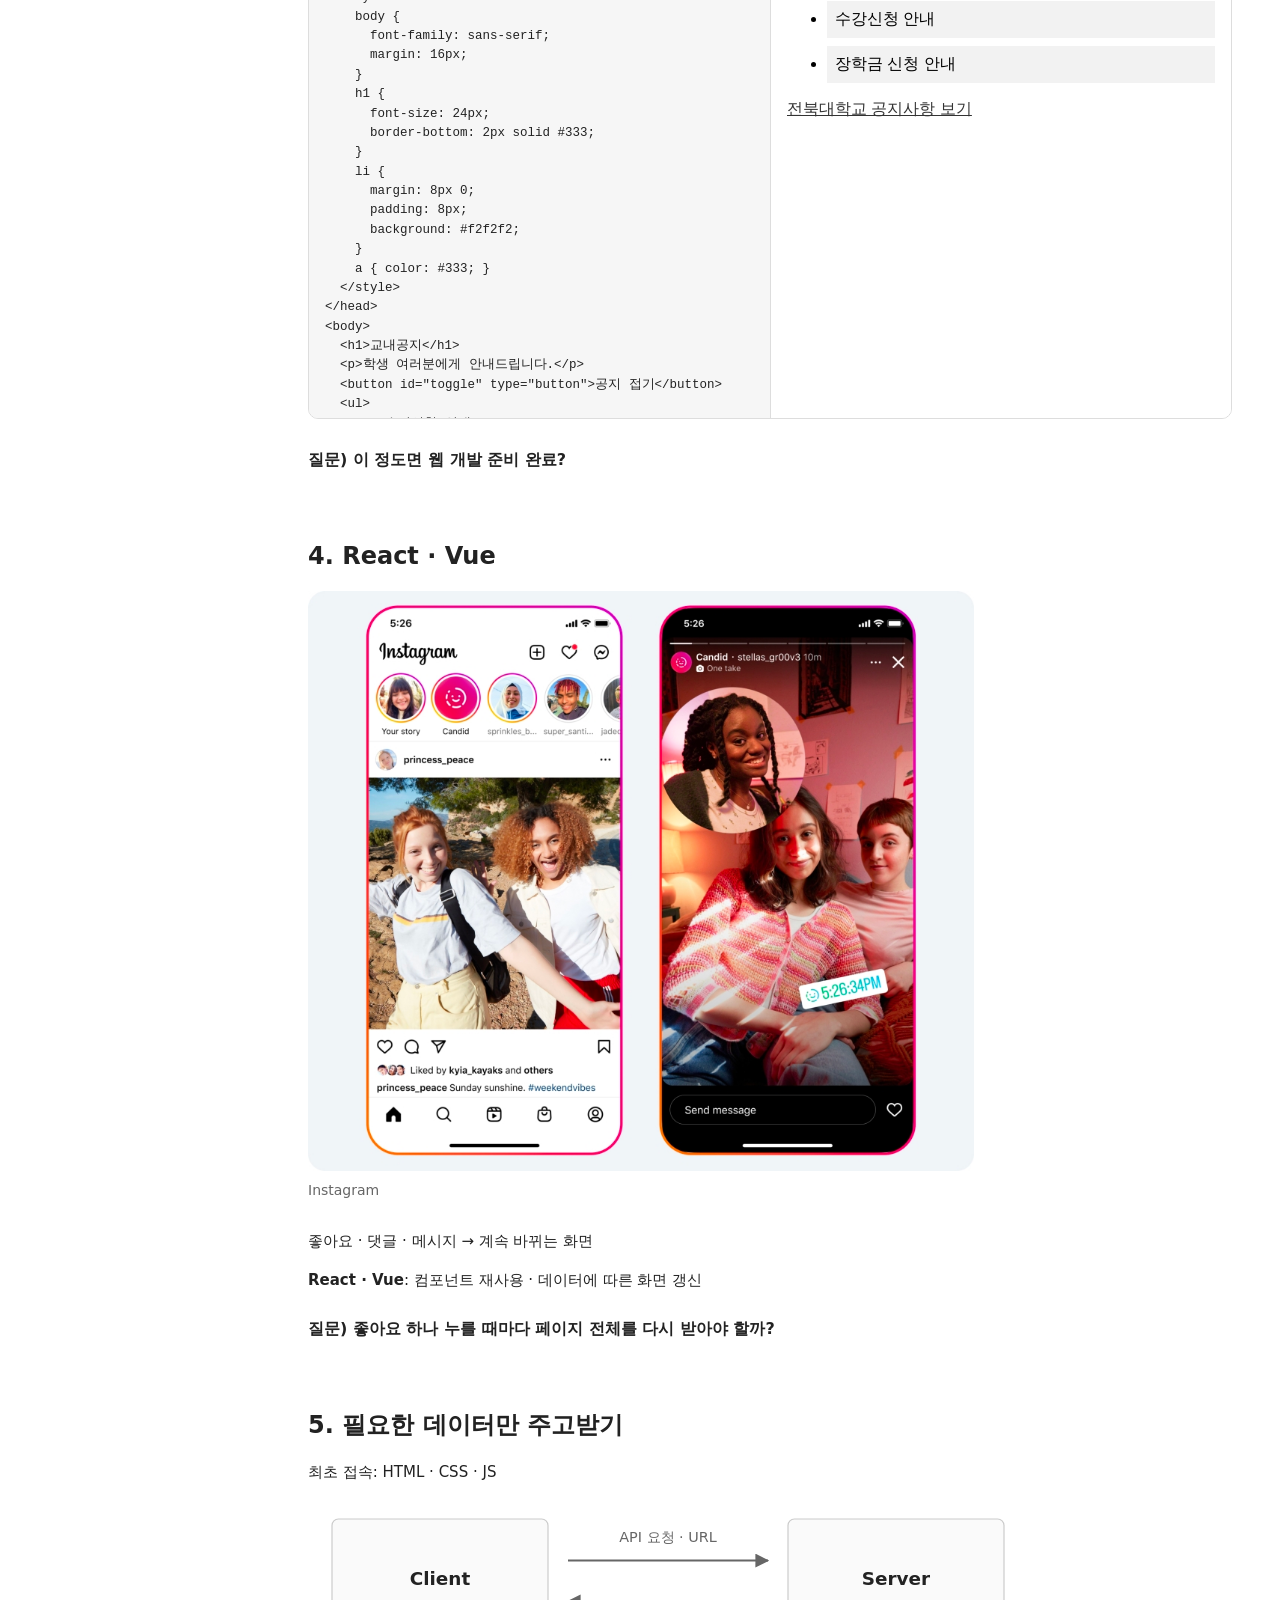
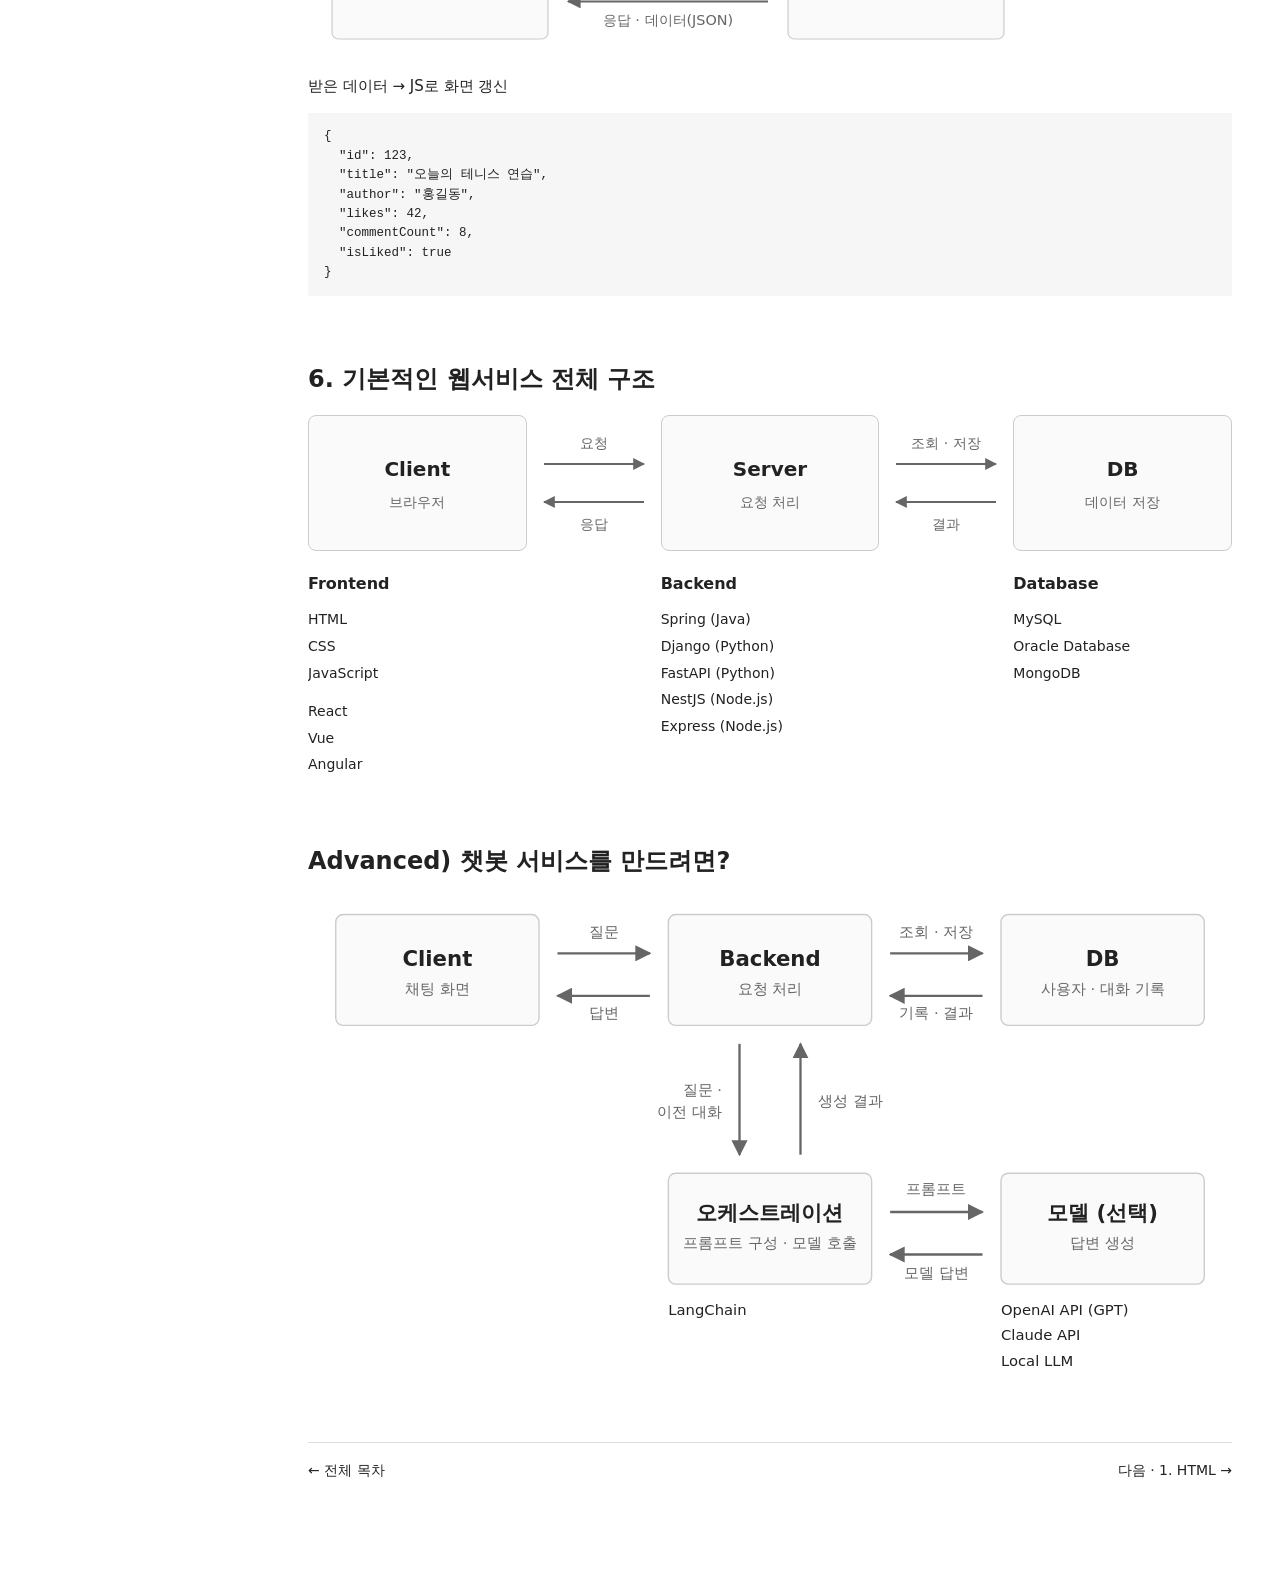
==== commit afcdba28: "게시물 JSON 예시 속성 확장" ====
--- a/0-web-flow.html
+++ b/0-web-flow.html
@@ -368,7 +368,11 @@
     <p>받은 데이터 → JS로 화면 갱신</p>
     <pre><code>{
   "id": 123,
-  "likes": 42
+  "title": "오늘의 테니스 연습",
+  "author": "홍길동",
+  "likes": 42,
+  "commentCount": 8,
+  "isLiked": true
 }</code></pre>
   </section>
 
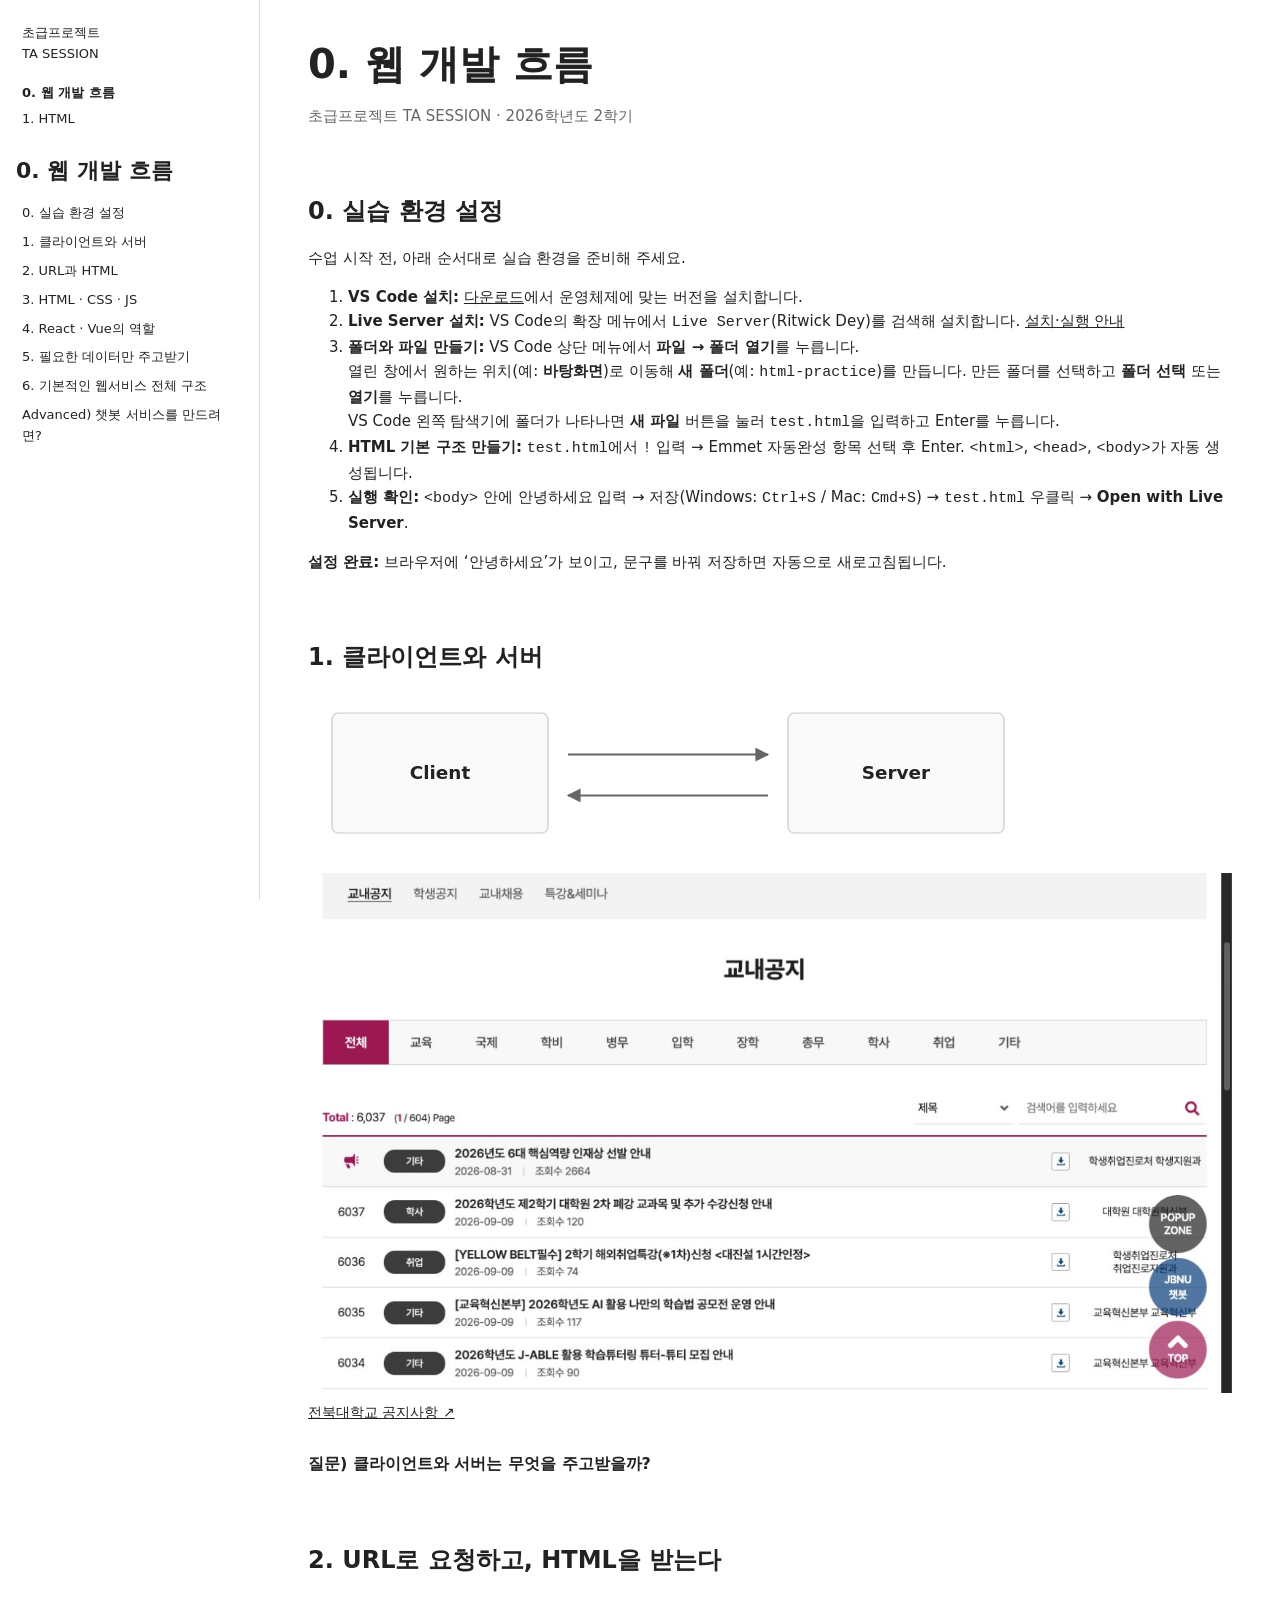
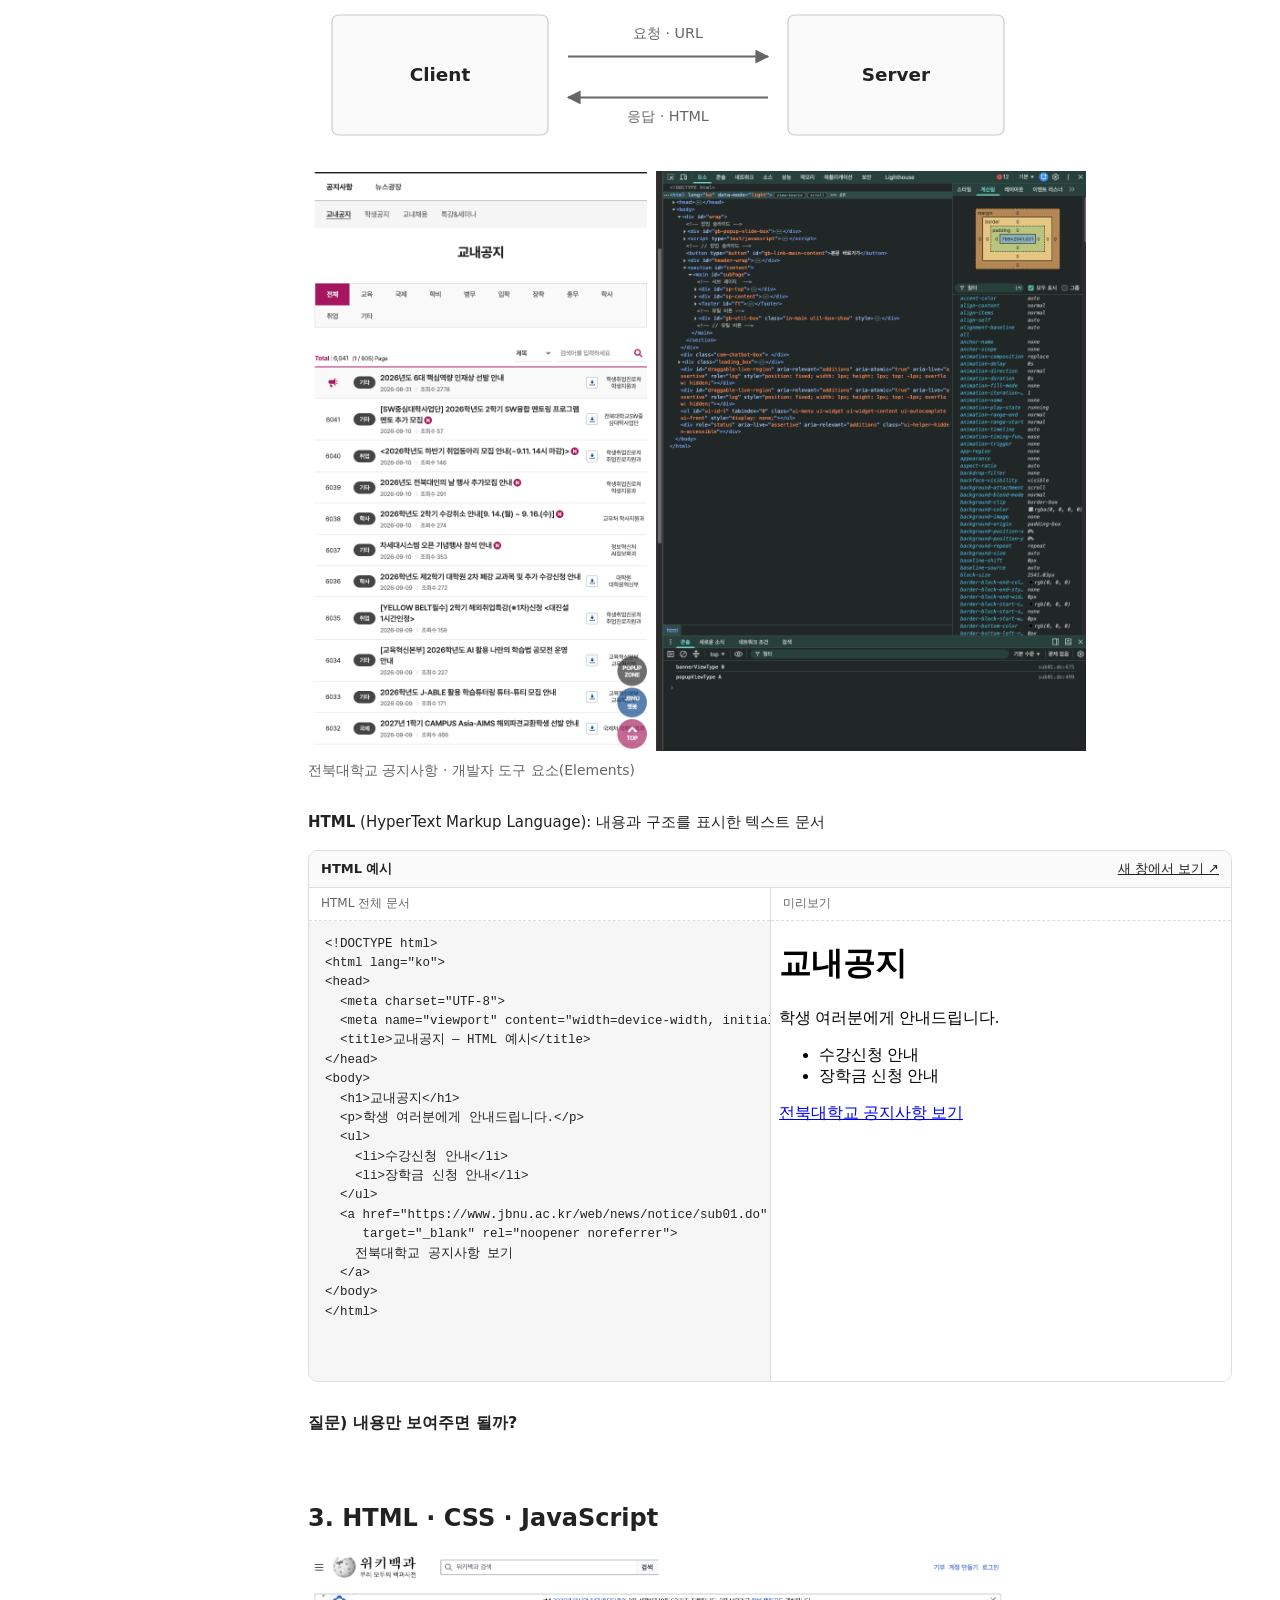
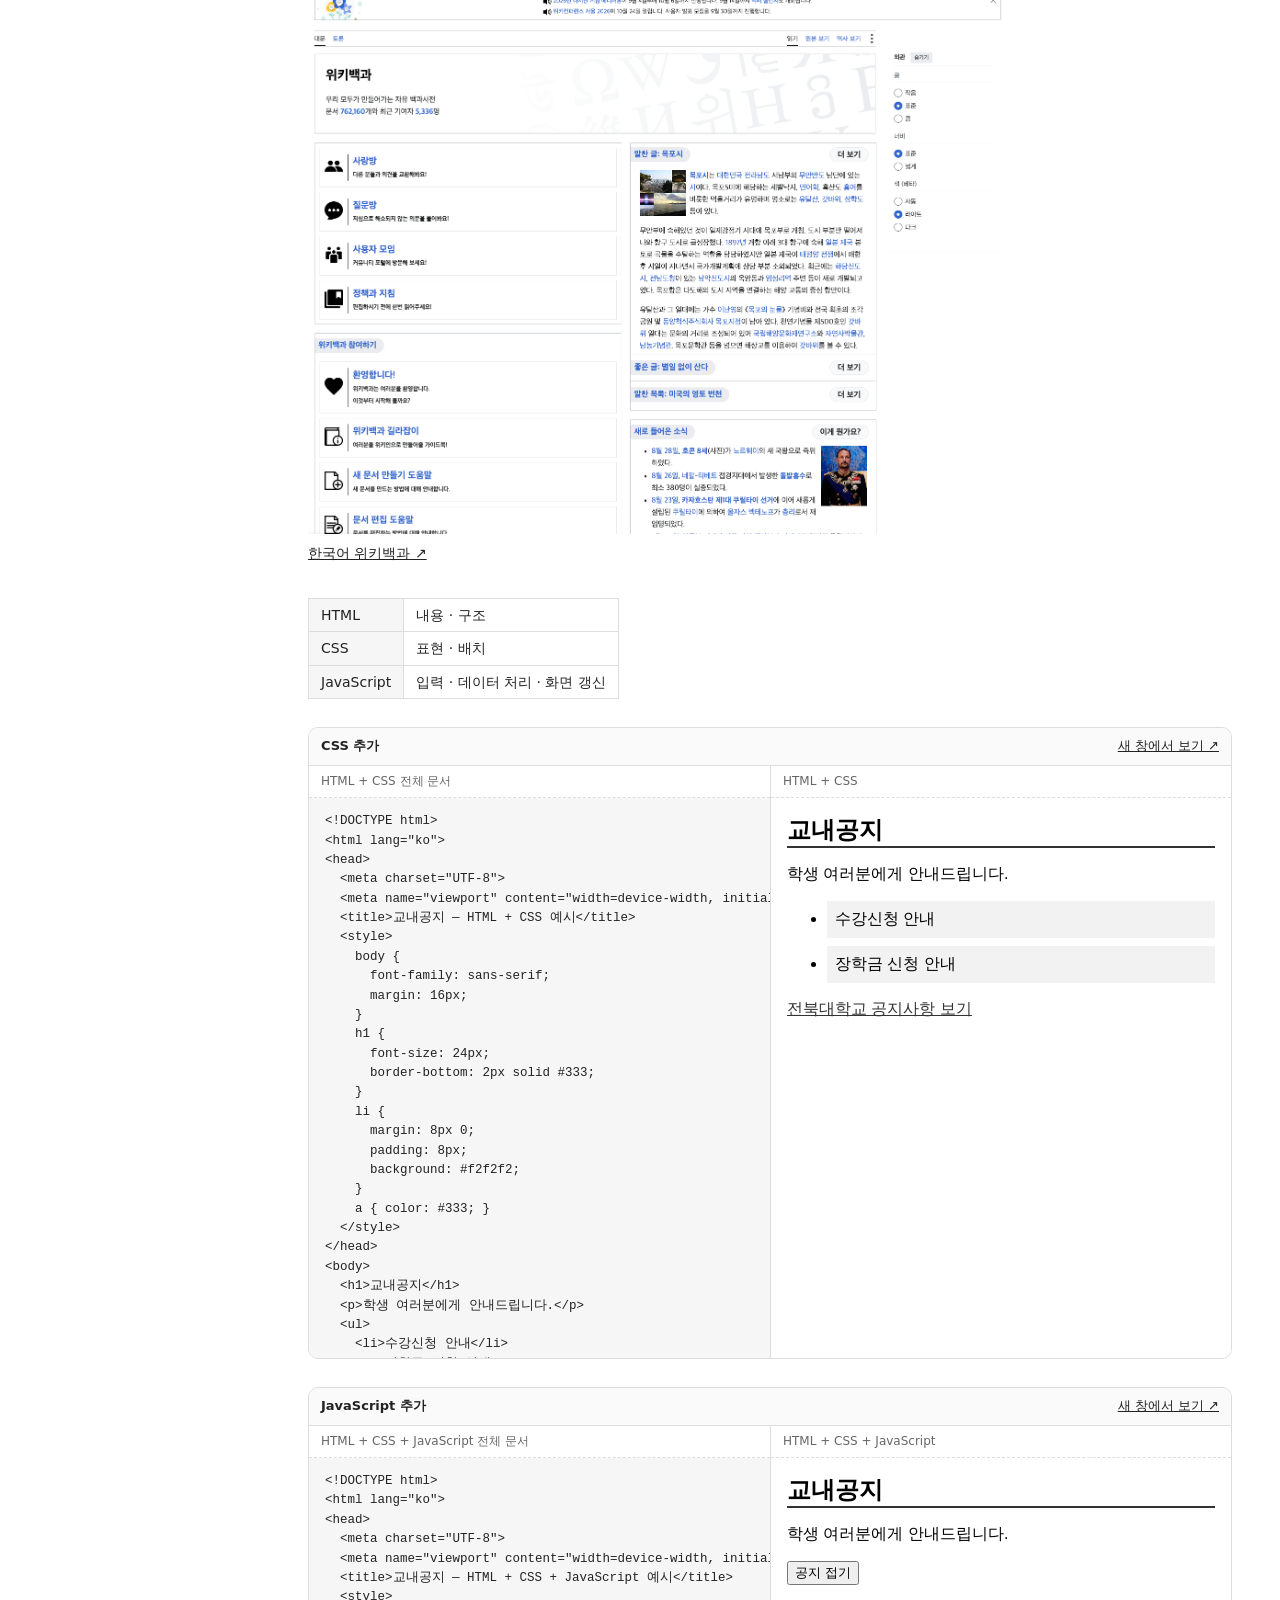
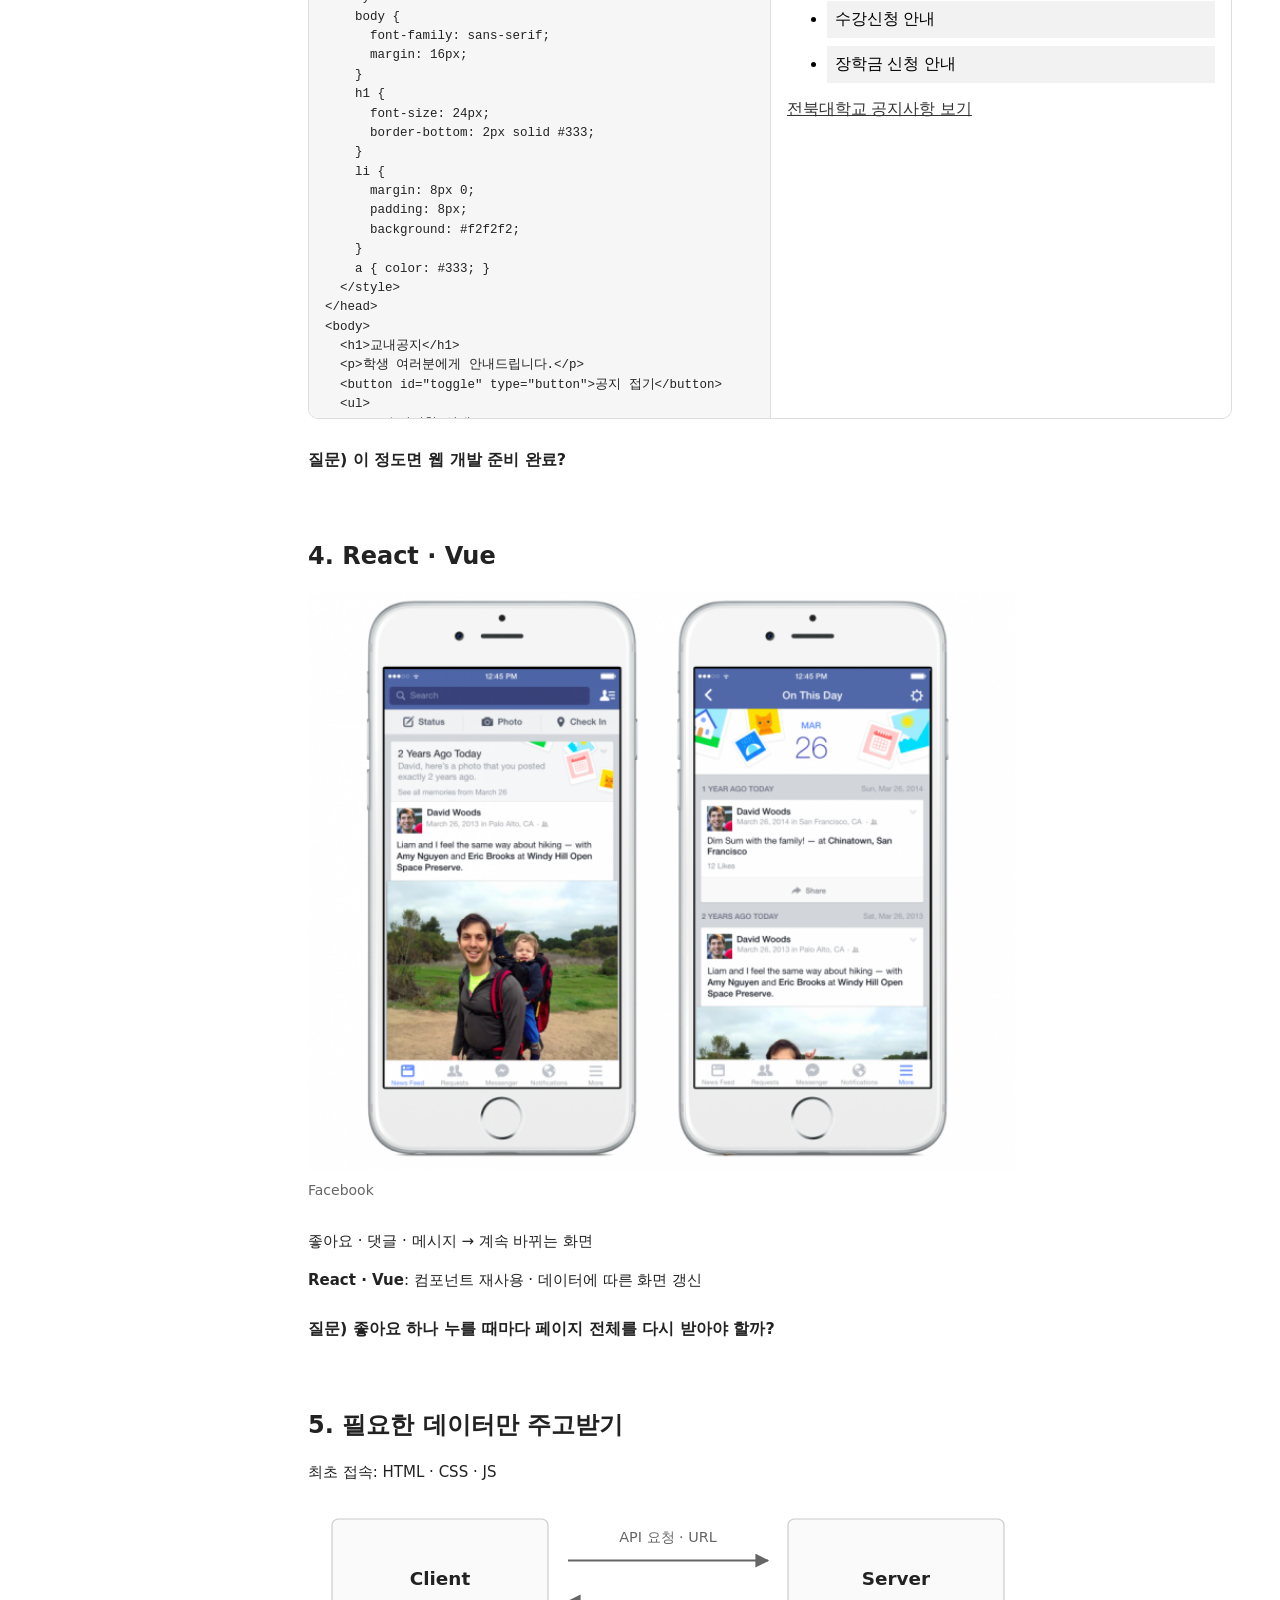
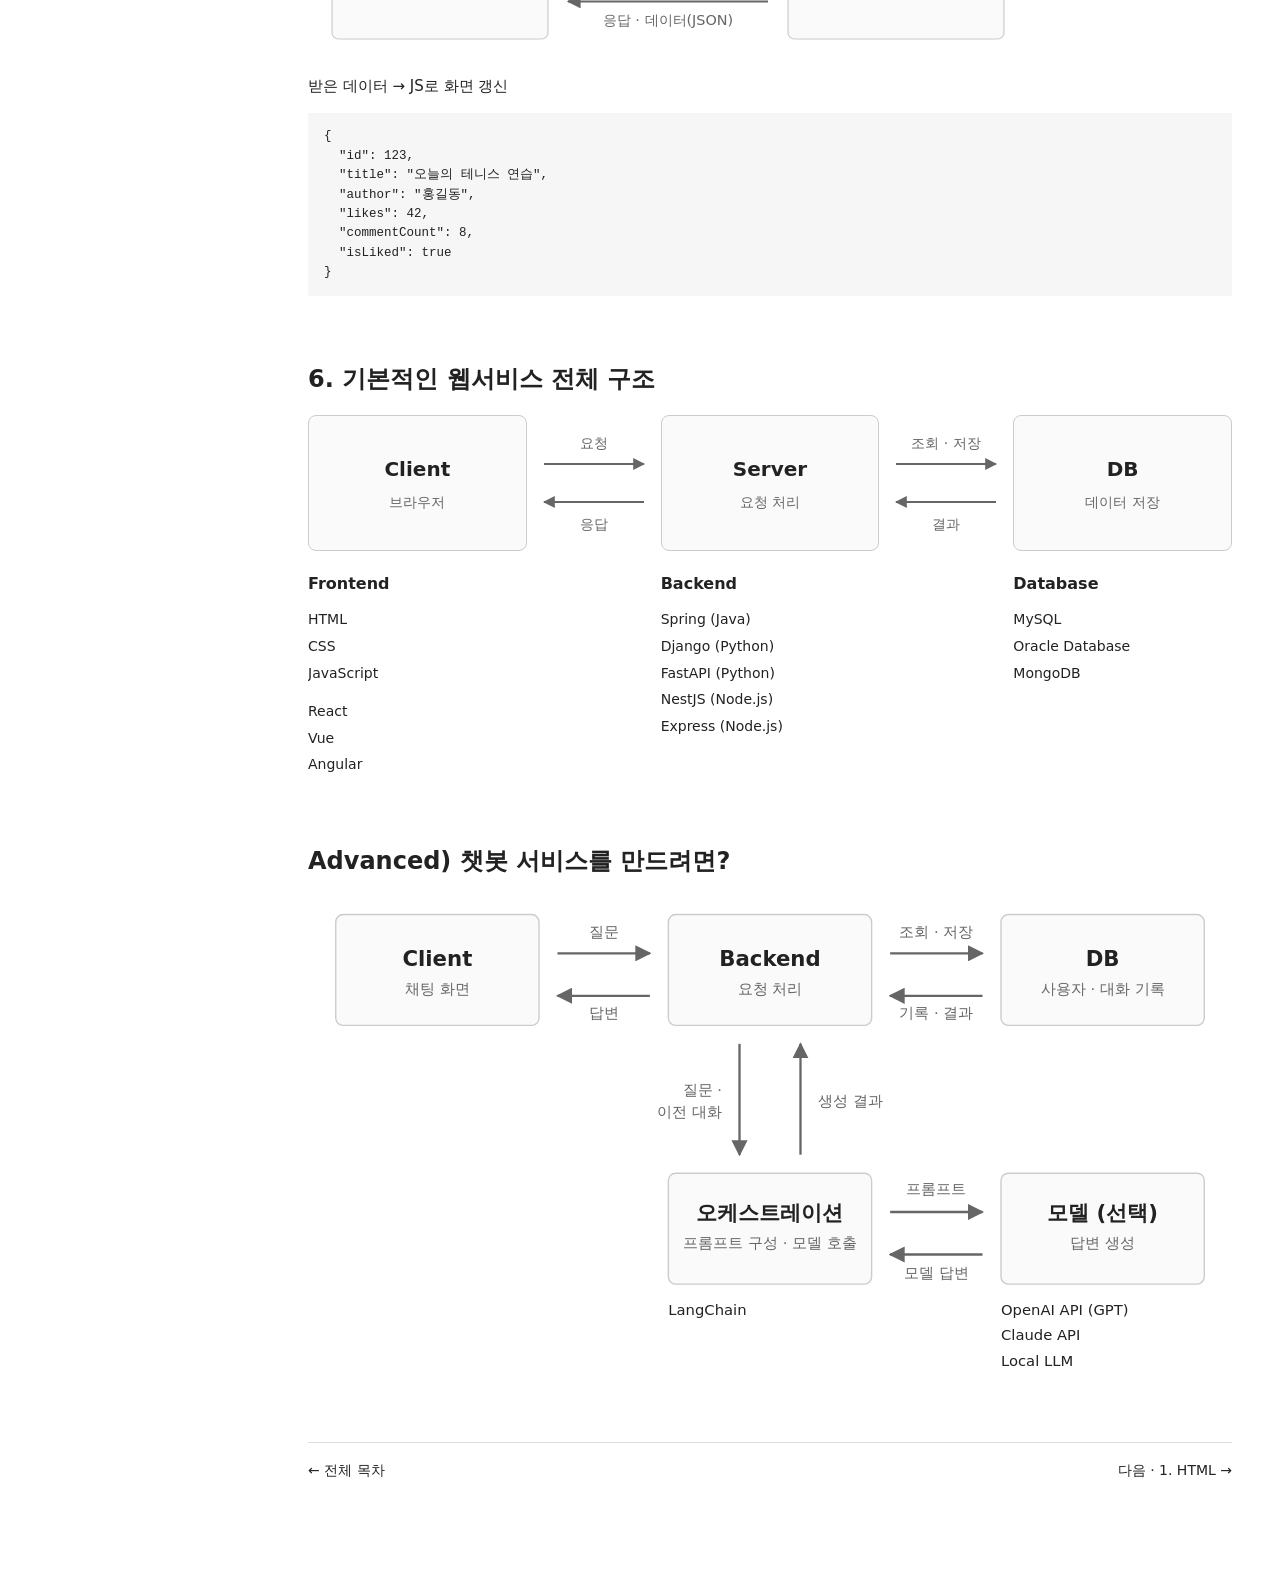
==== commit 80bd975d: "상호작용 예시 이미지를 과거 페이스북 화면으로 교체" ====
--- a/0-web-flow.html
+++ b/0-web-flow.html
@@ -340,8 +340,8 @@
   <section id="s4" aria-labelledby="h-s4">
     <h2 id="h-s4">4. React · Vue</h2>
     <figure class="example">
-      <a href="assets/instagram-example.png" target="_blank" rel="noopener noreferrer" aria-label="인스타그램 예시 이미지 크게 보기"><img src="assets/instagram-example.png" width="890" height="775" alt="프로필과 스토리, 게시물, 좋아요, 댓글, 메시지 기능이 보이는 인스타그램 화면 예시" loading="lazy"></a>
-      <figcaption>Instagram</figcaption>
+      <a href="assets/facebook-example.png" target="_blank" rel="noopener noreferrer" aria-label="페이스북 예시 이미지 크게 보기"><img src="assets/facebook-example.png" width="670" height="550" alt="스마트폰 두 대에 피드와 과거 게시물이 보이는 페이스북 화면 예시" loading="lazy"></a>
+      <figcaption>Facebook</figcaption>
     </figure>
     <p>좋아요 · 댓글 · 메시지 → 계속 바뀌는 화면</p>
     <p><strong>React · Vue</strong>: 컴포넌트 재사용 · 데이터에 따른 화면 갱신</p>
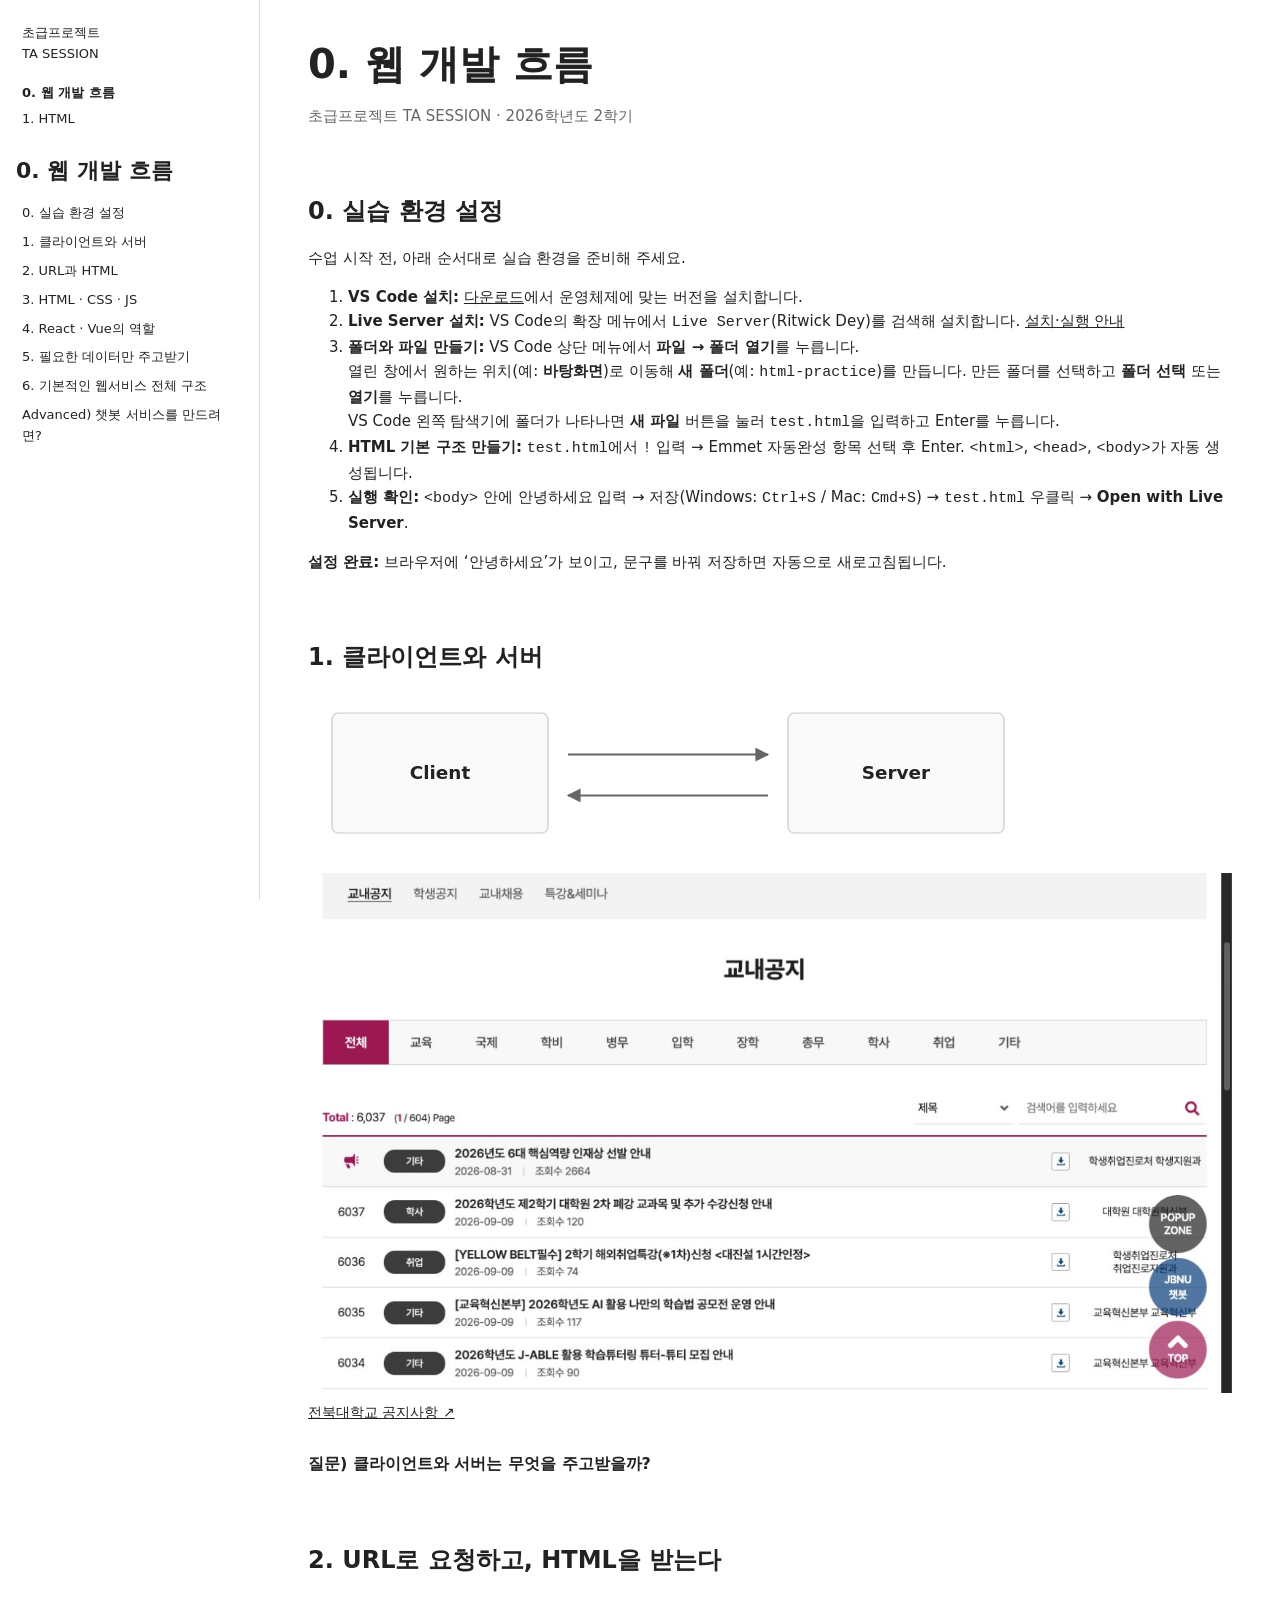
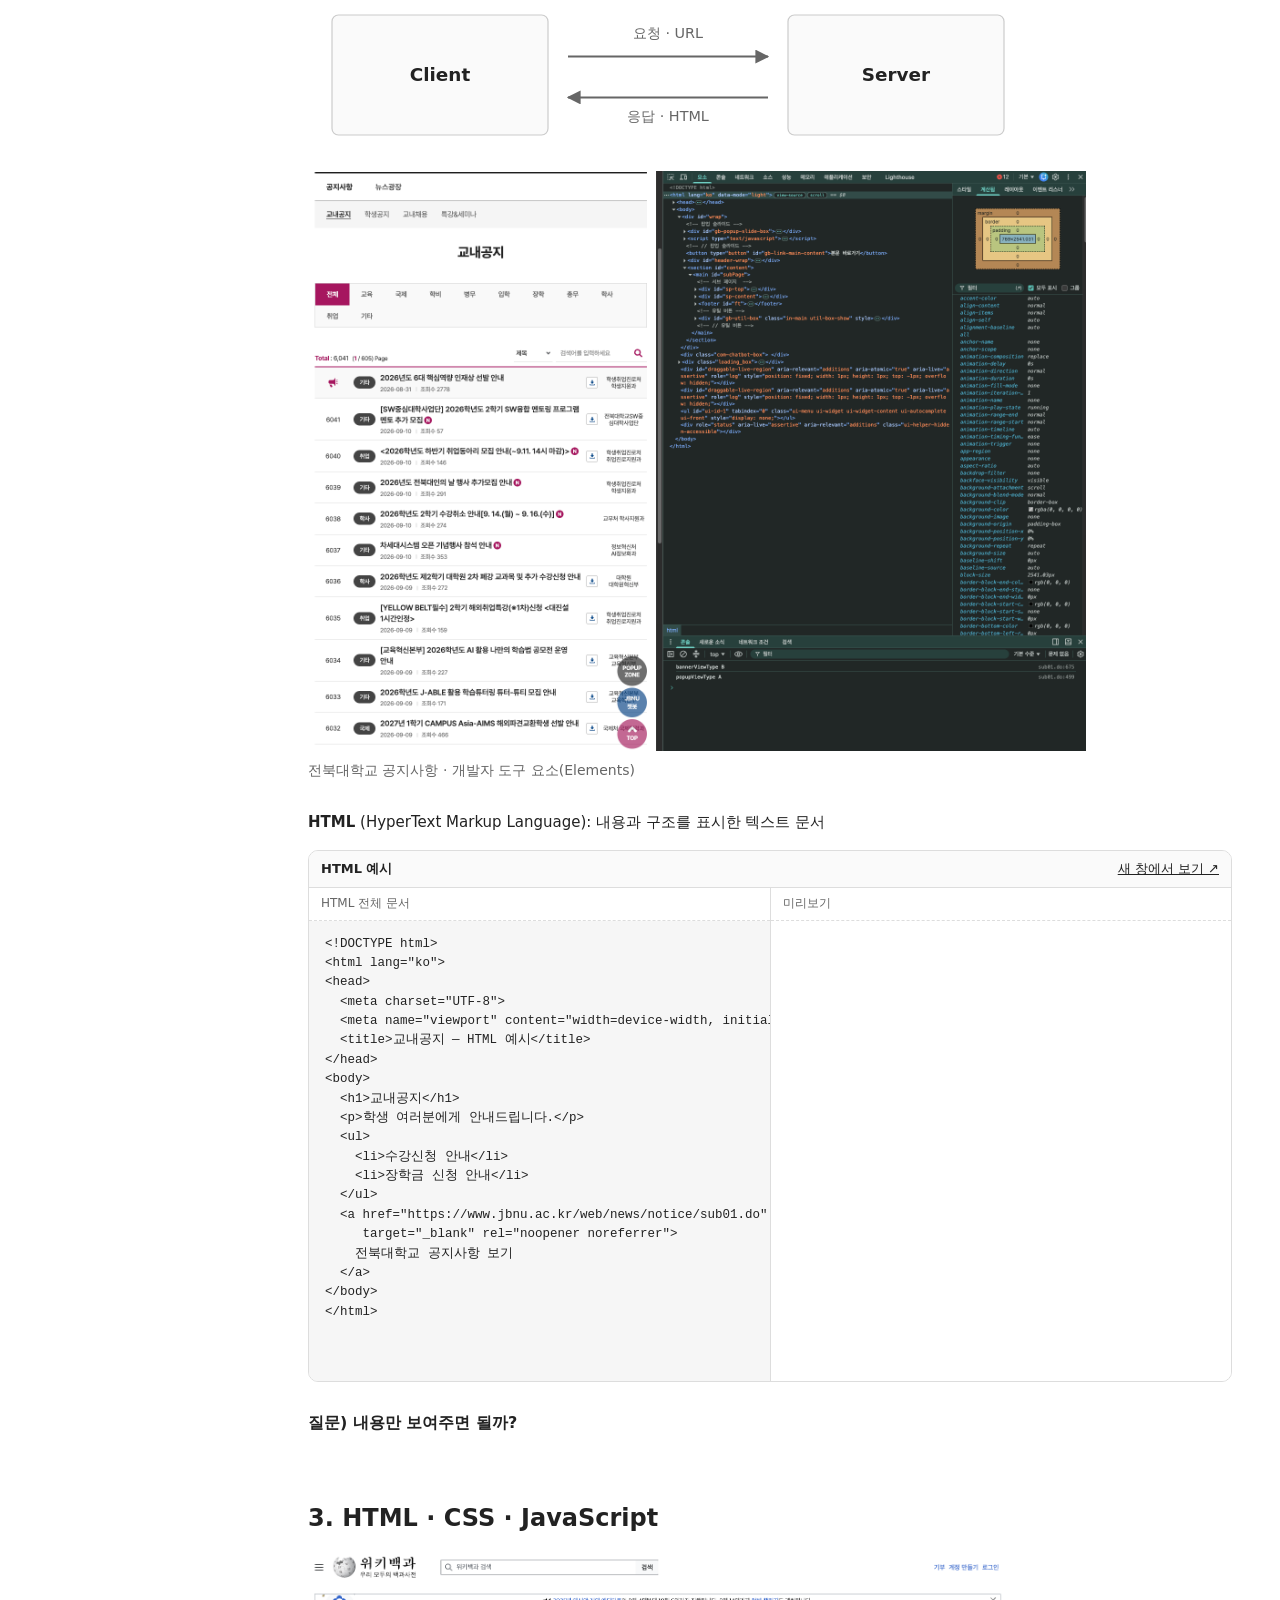
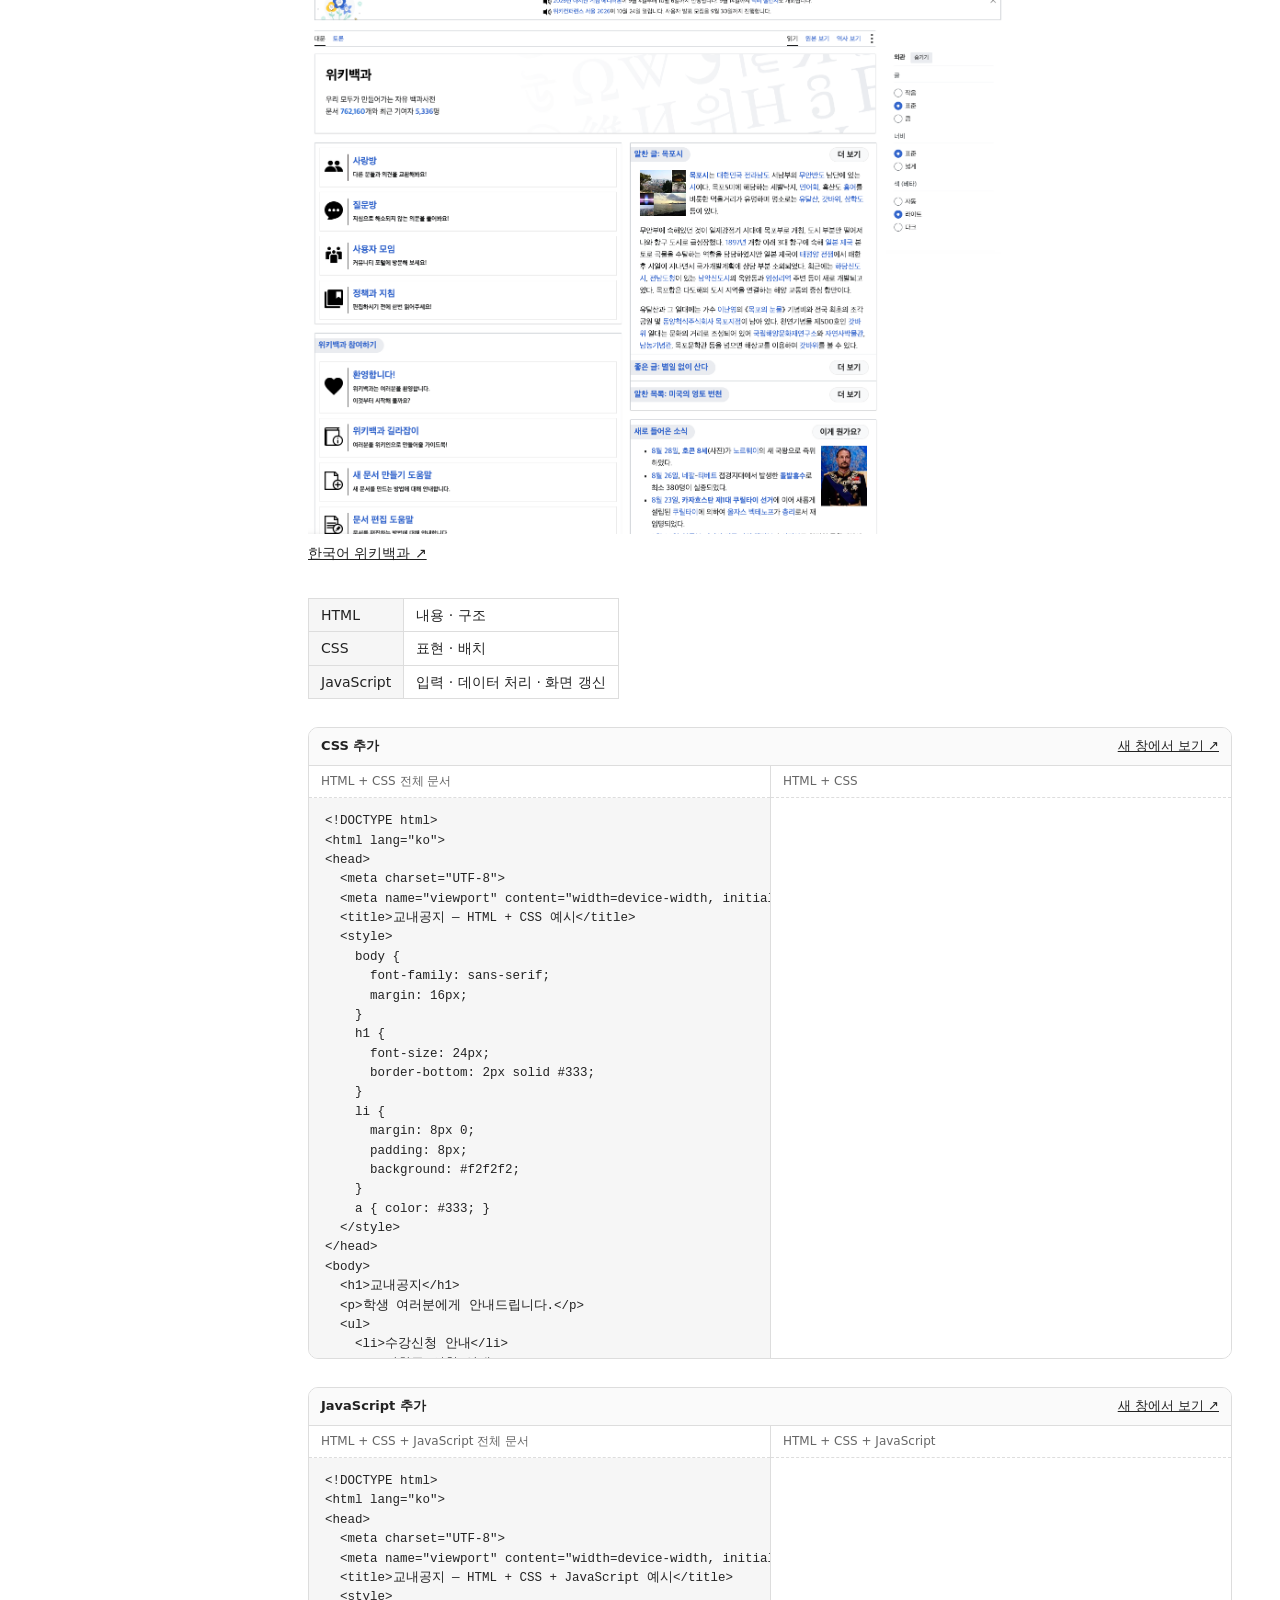
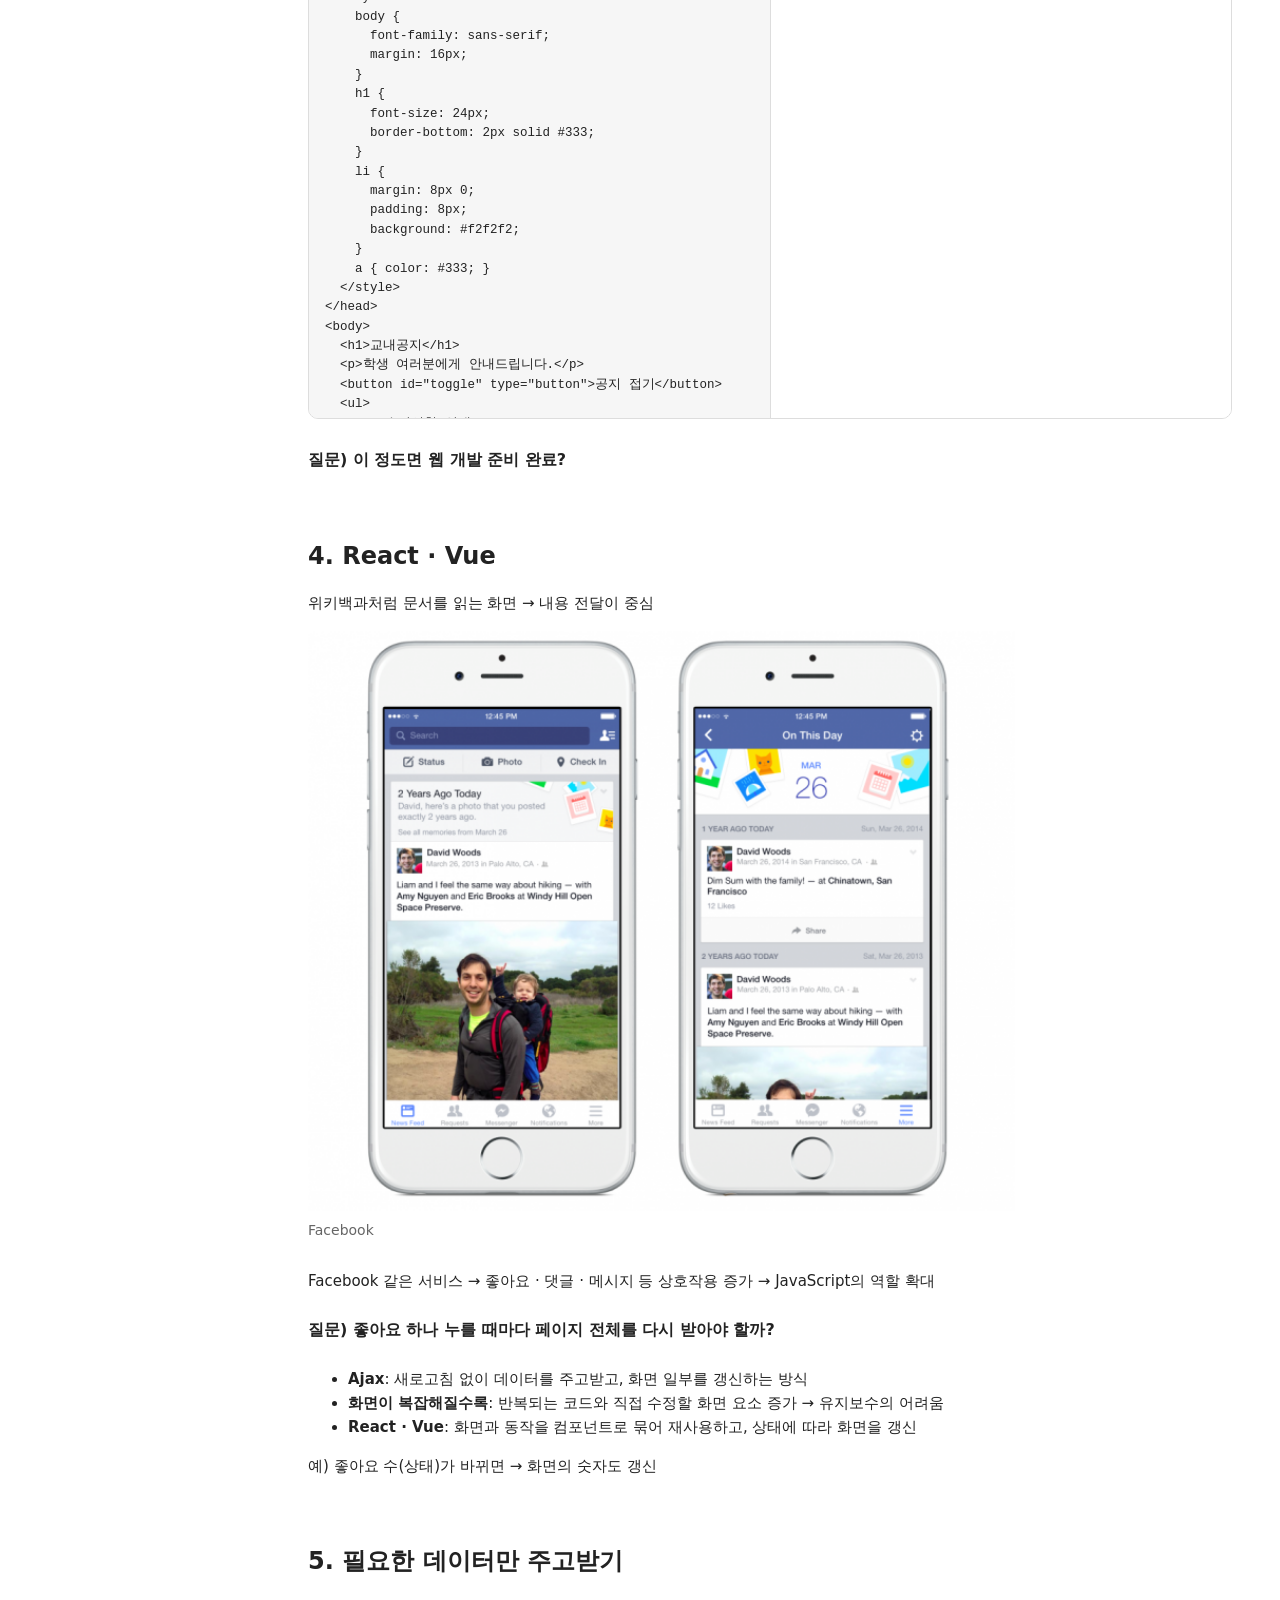
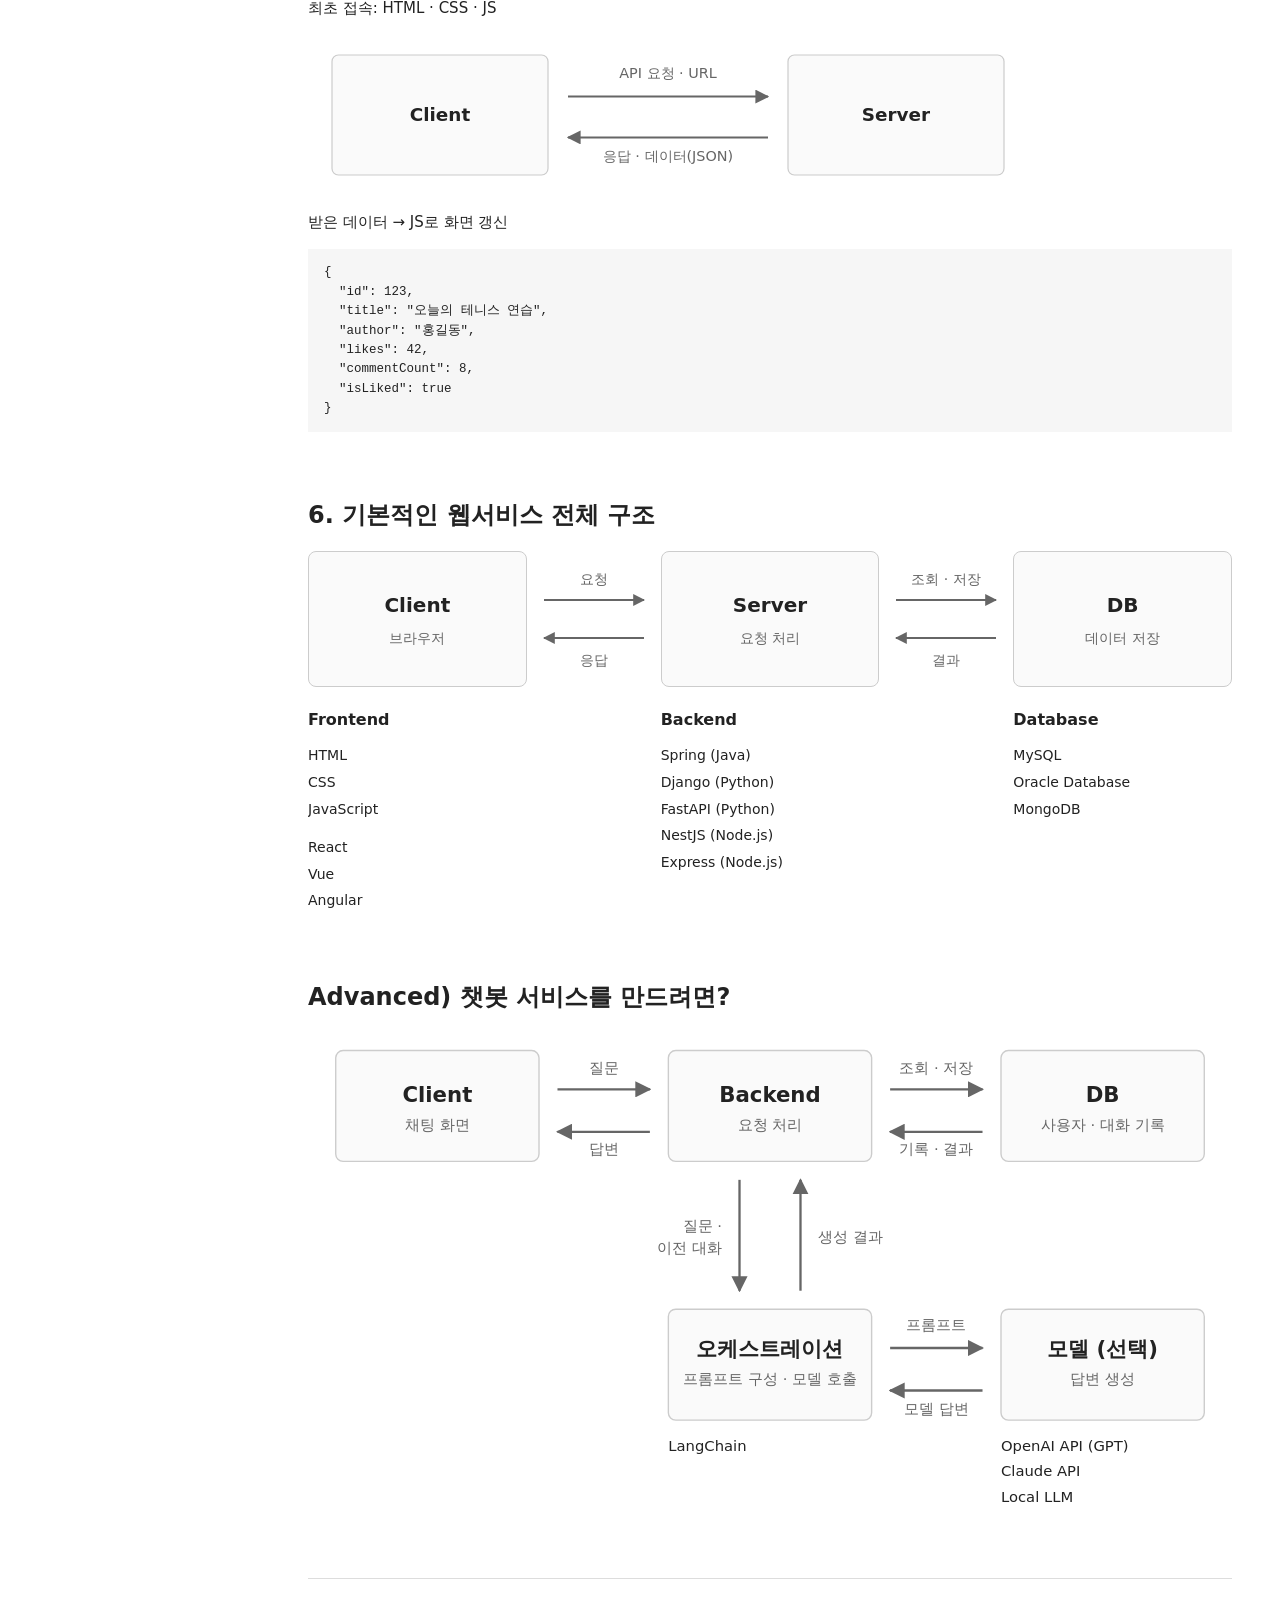
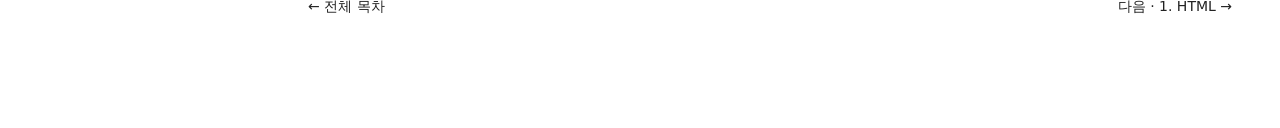
==== commit 6fb81ad0: "React와 Vue 등장 배경 설명 보강" ====
--- a/0-web-flow.html
+++ b/0-web-flow.html
@@ -339,13 +339,19 @@
 
   <section id="s4" aria-labelledby="h-s4">
     <h2 id="h-s4">4. React · Vue</h2>
+    <p>위키백과처럼 문서를 읽는 화면 → 내용 전달이 중심</p>
     <figure class="example">
       <a href="assets/facebook-example.png" target="_blank" rel="noopener noreferrer" aria-label="페이스북 예시 이미지 크게 보기"><img src="assets/facebook-example.png" width="670" height="550" alt="스마트폰 두 대에 피드와 과거 게시물이 보이는 페이스북 화면 예시" loading="lazy"></a>
       <figcaption>Facebook</figcaption>
     </figure>
-    <p>좋아요 · 댓글 · 메시지 → 계속 바뀌는 화면</p>
-    <p><strong>React · Vue</strong>: 컴포넌트 재사용 · 데이터에 따른 화면 갱신</p>
+    <p>Facebook 같은 서비스 → 좋아요 · 댓글 · 메시지 등 상호작용 증가 → JavaScript의 역할 확대</p>
     <p class="question">질문) 좋아요 하나 누를 때마다 페이지 전체를 다시 받아야 할까?</p>
+    <ul>
+      <li><strong>Ajax</strong>: 새로고침 없이 데이터를 주고받고, 화면 일부를 갱신하는 방식</li>
+      <li><strong>화면이 복잡해질수록</strong>: 반복되는 코드와 직접 수정할 화면 요소 증가 → 유지보수의 어려움</li>
+      <li><strong>React · Vue</strong>: 화면과 동작을 컴포넌트로 묶어 재사용하고, 상태에 따라 화면을 갱신</li>
+    </ul>
+    <p>예) 좋아요 수(상태)가 바뀌면 → 화면의 숫자도 갱신</p>
   </section>
 
   <section id="s5" aria-labelledby="h-s5">
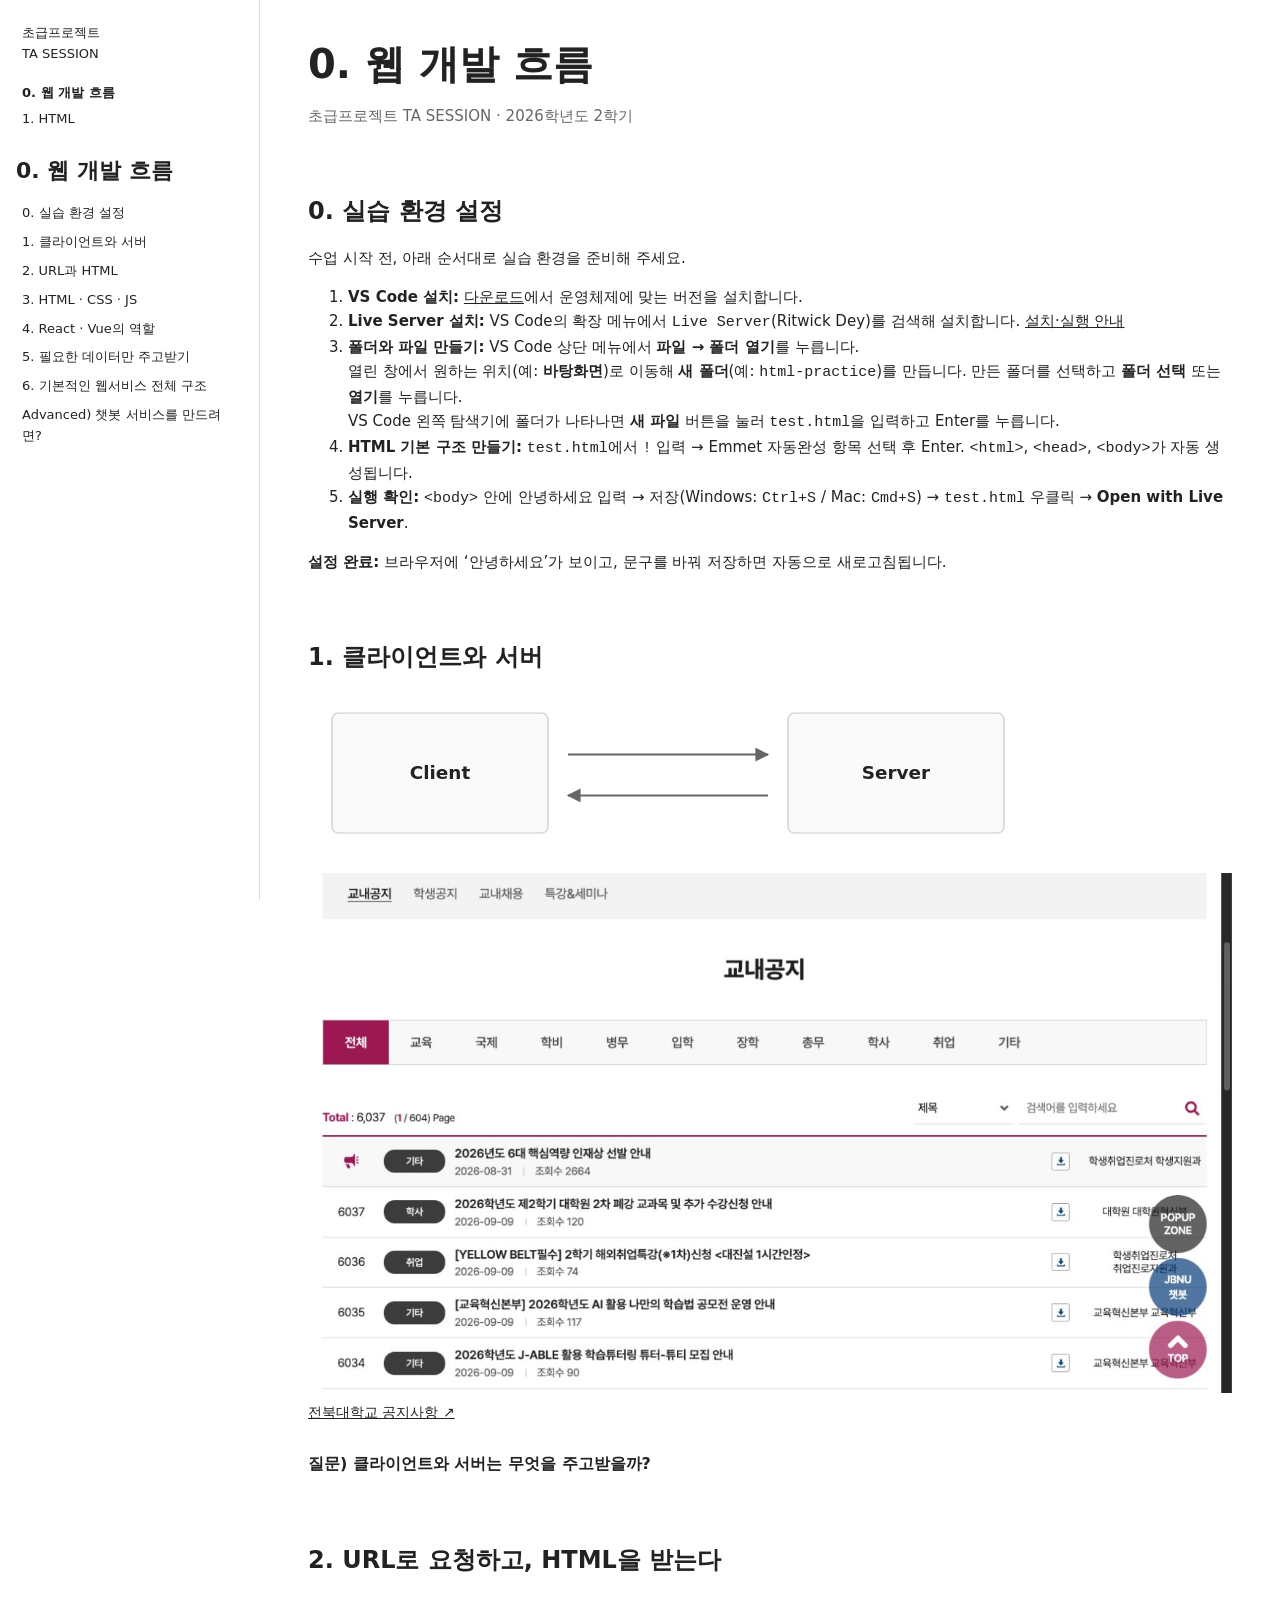
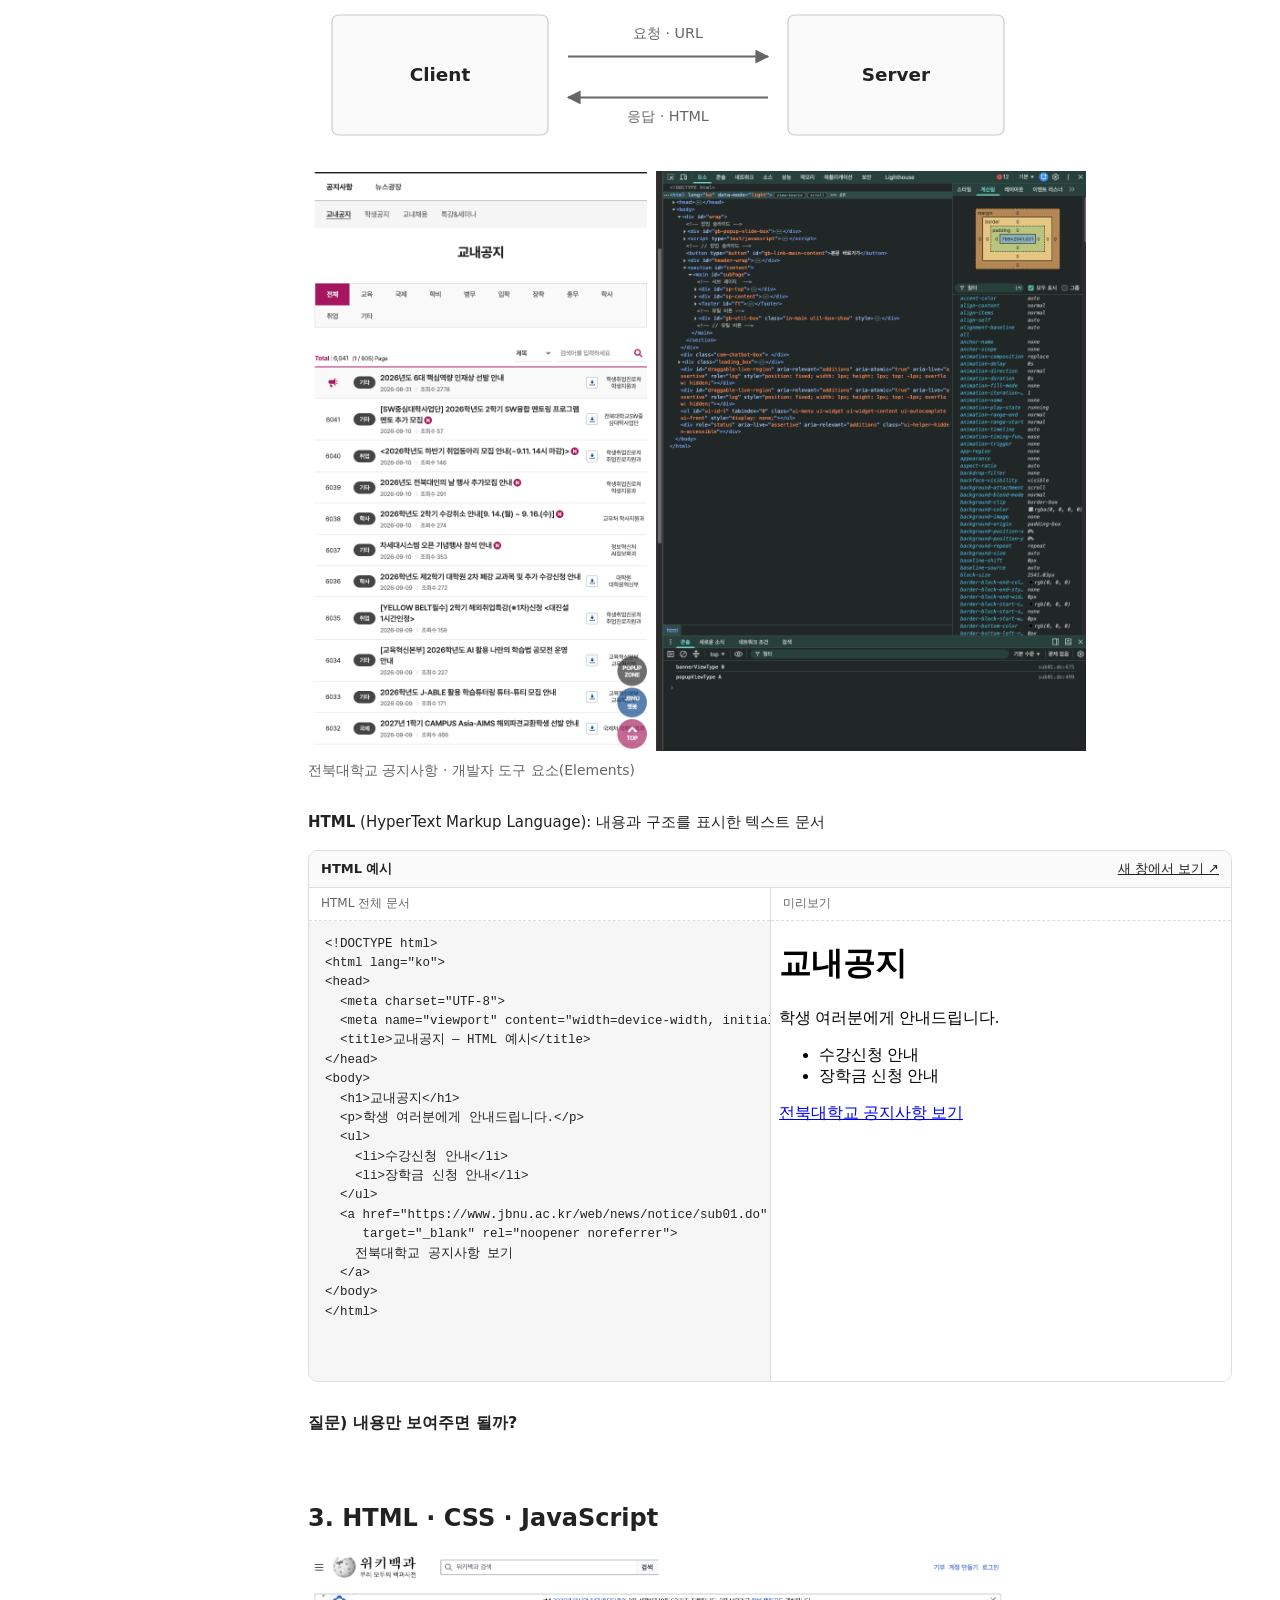
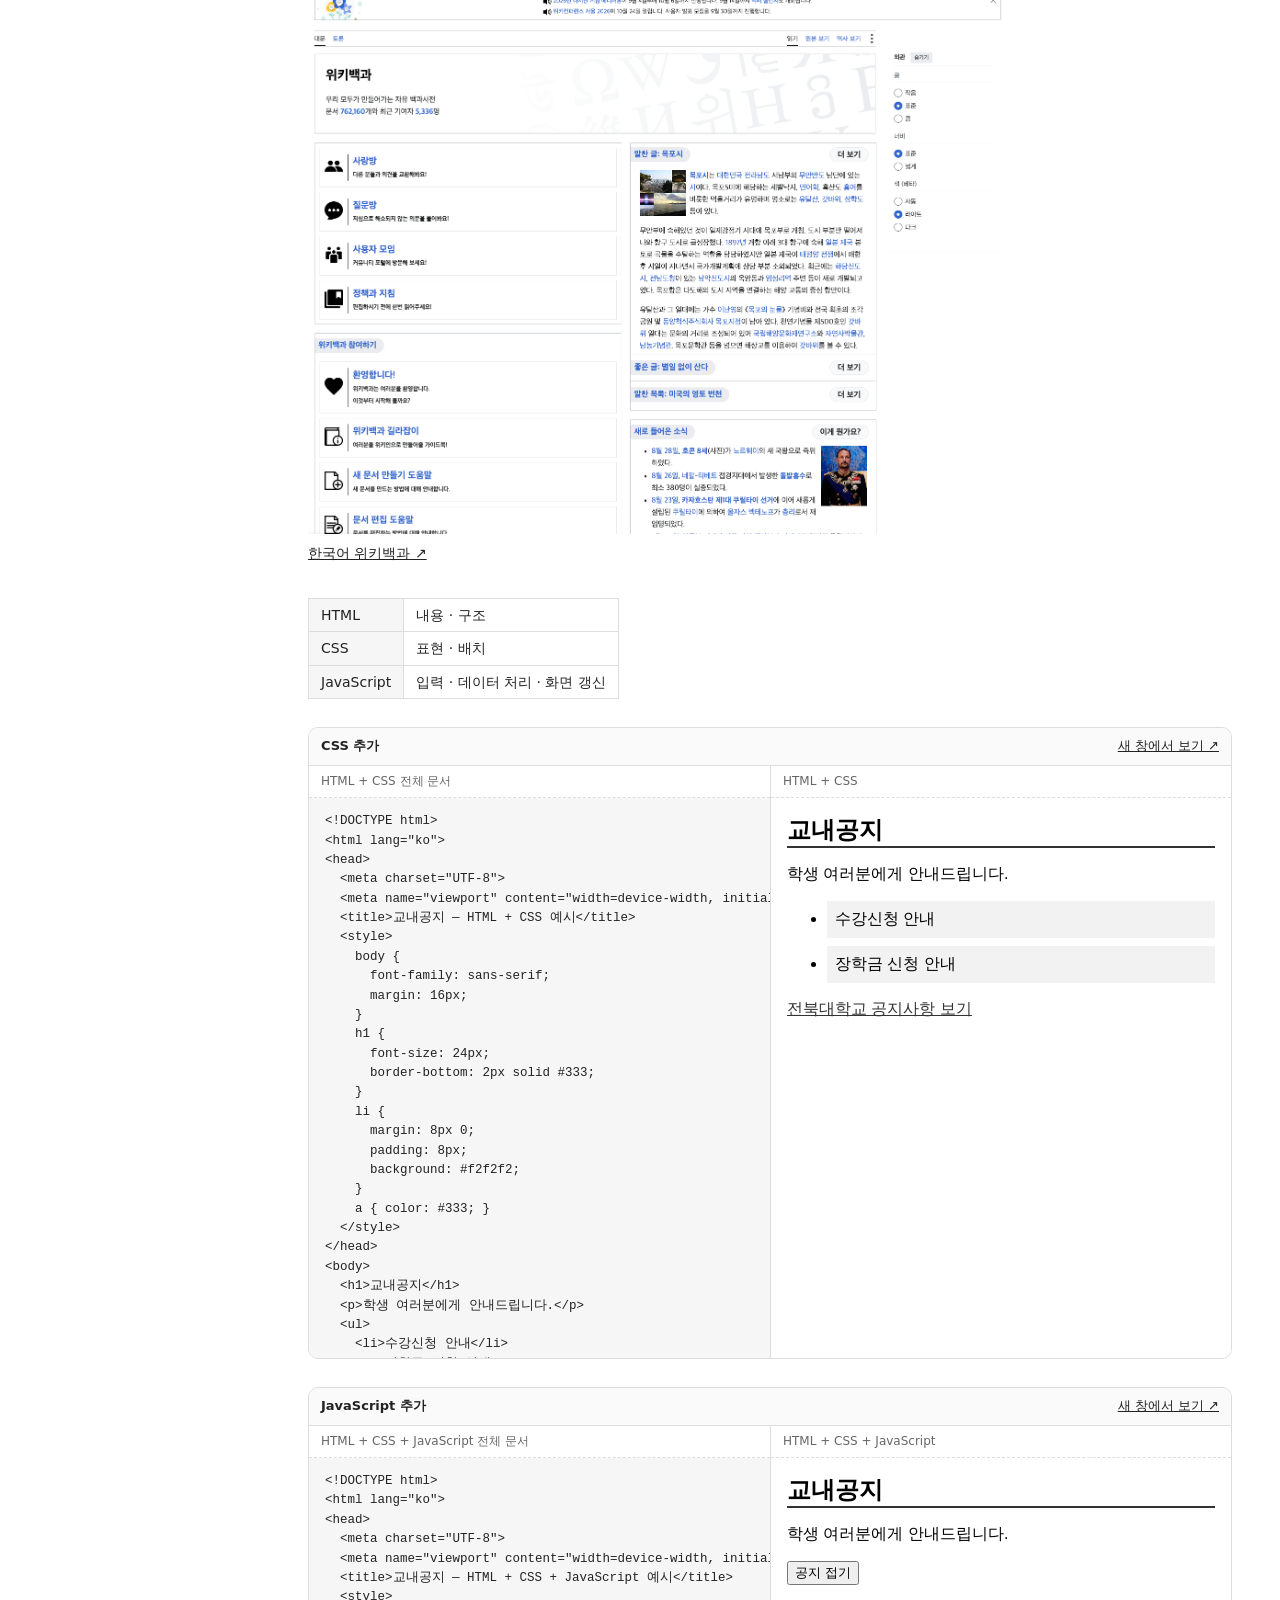
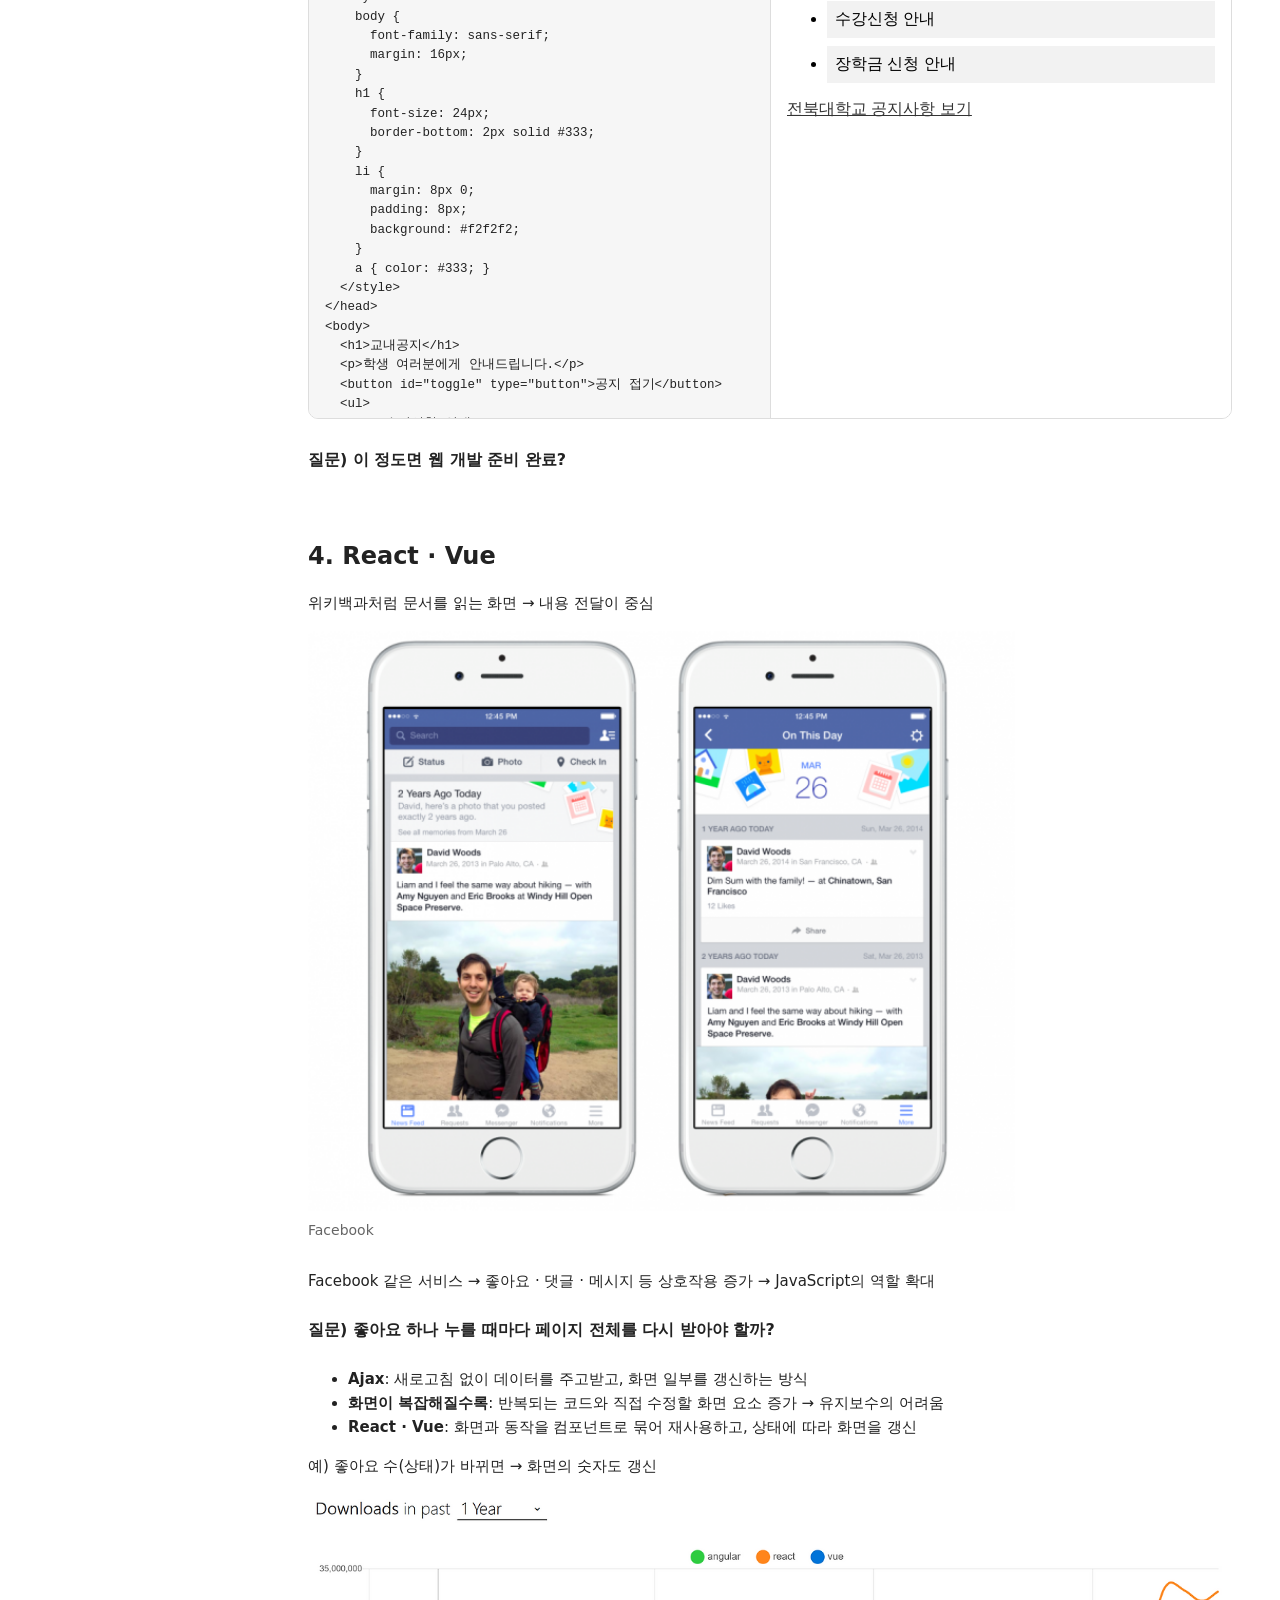
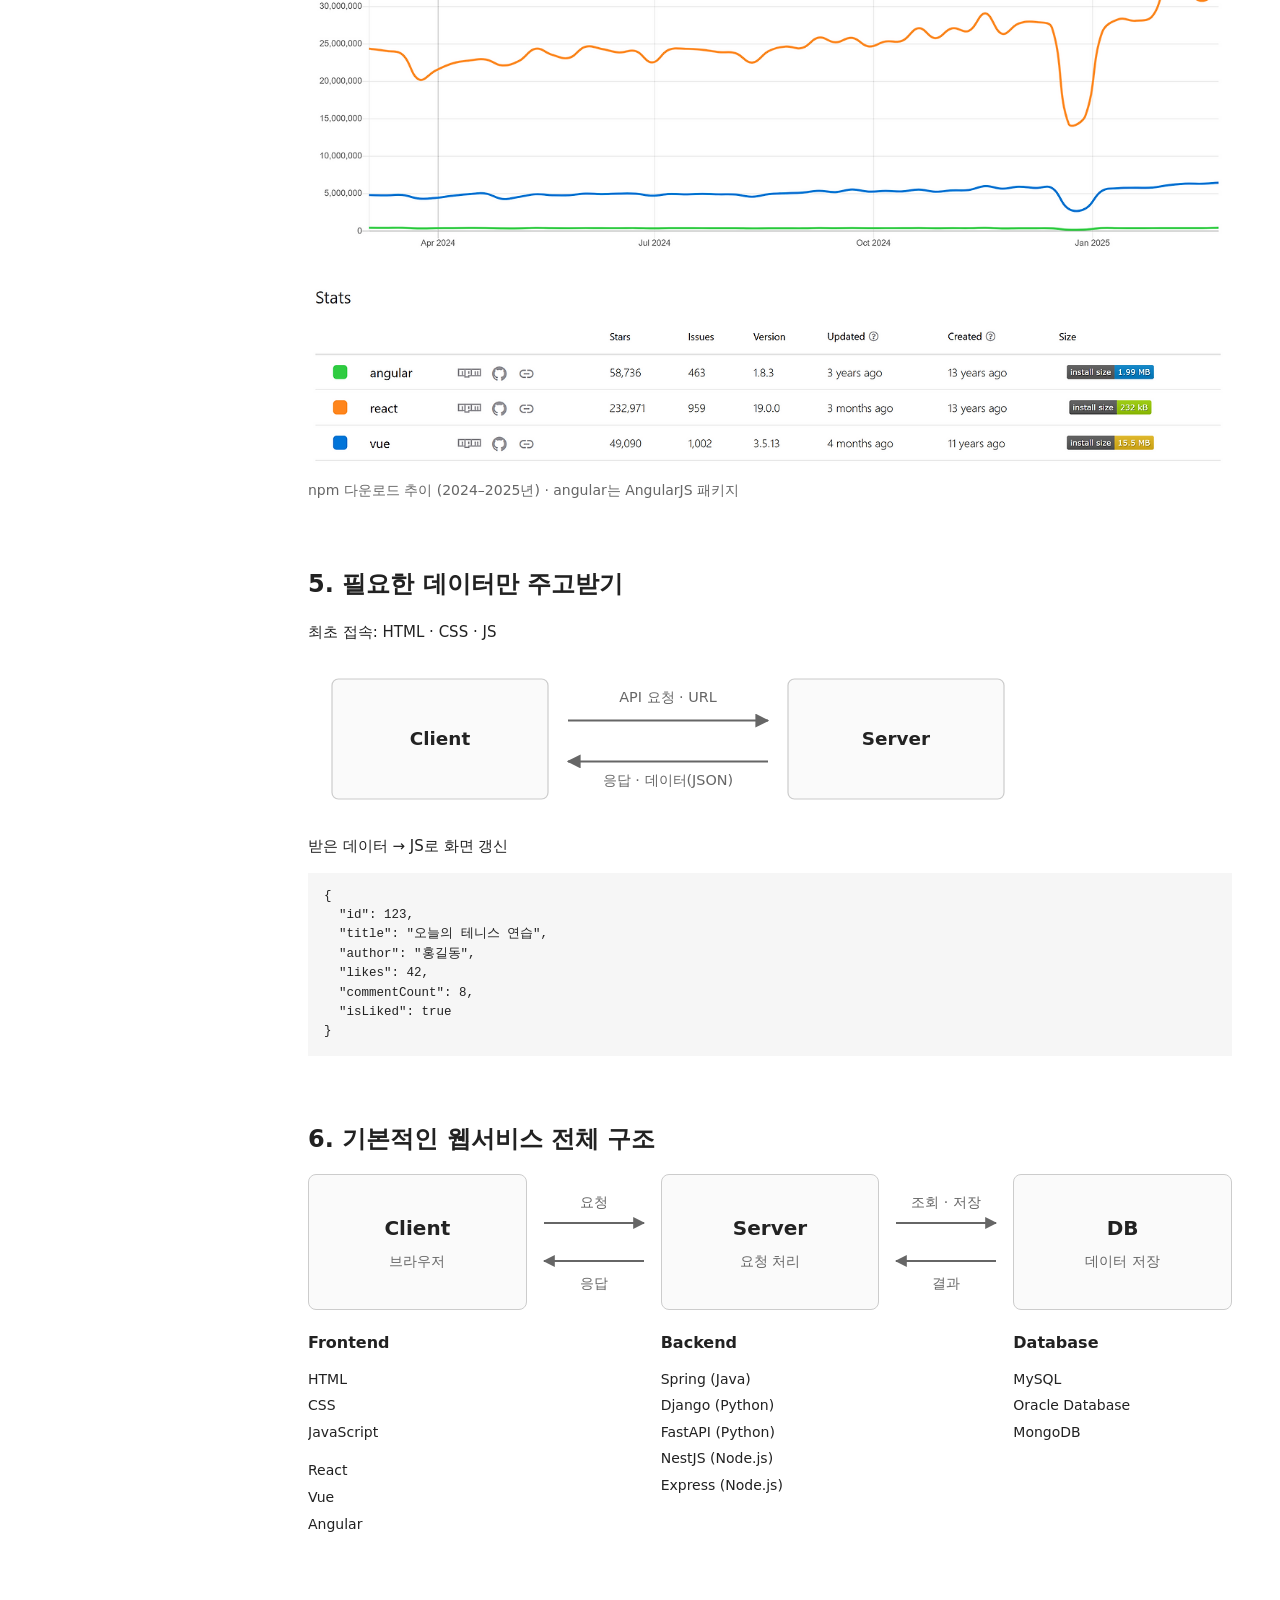
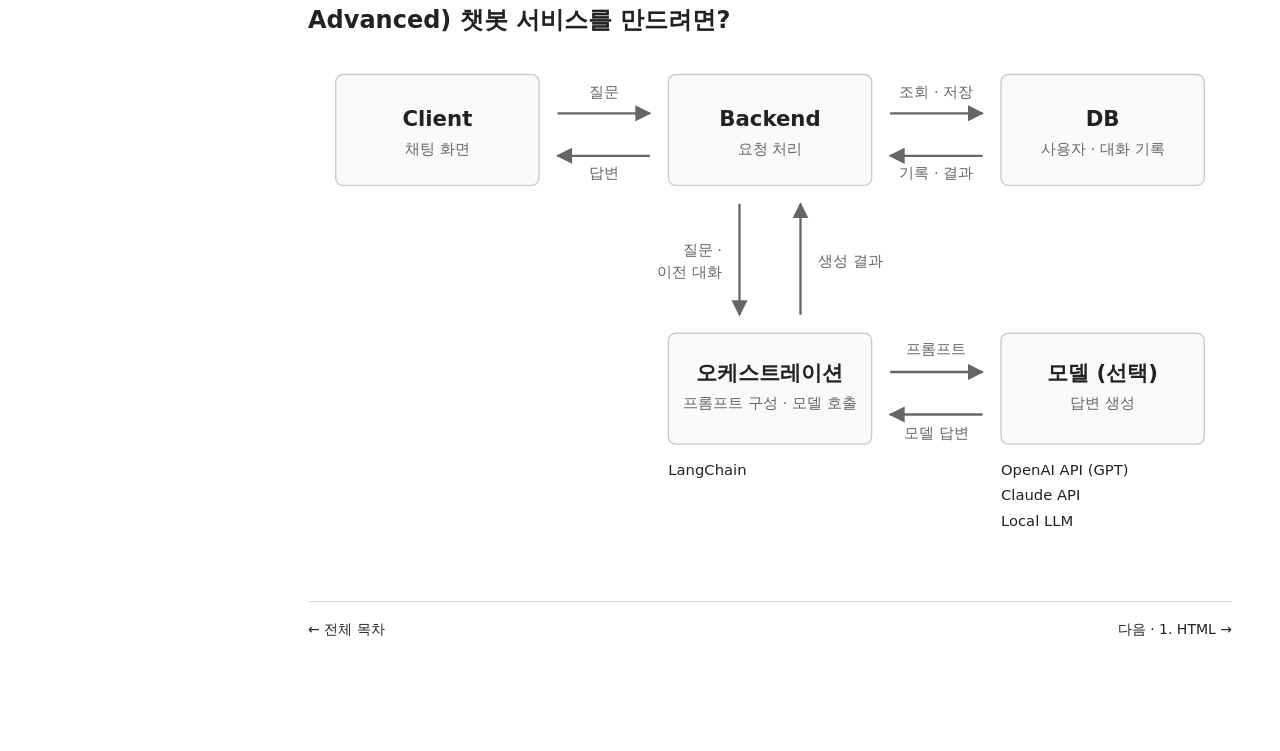
==== commit c825d650: "React와 Vue 설명에 npm 다운로드 추이 이미지 추가" ====
--- a/0-web-flow.html
+++ b/0-web-flow.html
@@ -352,6 +352,10 @@
       <li><strong>React · Vue</strong>: 화면과 동작을 컴포넌트로 묶어 재사용하고, 상태에 따라 화면을 갱신</li>
     </ul>
     <p>예) 좋아요 수(상태)가 바뀌면 → 화면의 숫자도 갱신</p>
+    <figure class="example">
+      <a href="assets/npm-frontend-framework.png" target="_blank" rel="noopener noreferrer" aria-label="npm 다운로드 추이 이미지 크게 보기"><img src="assets/npm-frontend-framework.png" width="1280" height="799" alt="2024년부터 2025년까지 react, vue, angular 패키지의 npm 다운로드 수를 비교한 그래프" loading="lazy"></a>
+      <figcaption>npm 다운로드 추이 (2024–2025년) · angular는 AngularJS 패키지</figcaption>
+    </figure>
   </section>
 
   <section id="s5" aria-labelledby="h-s5">
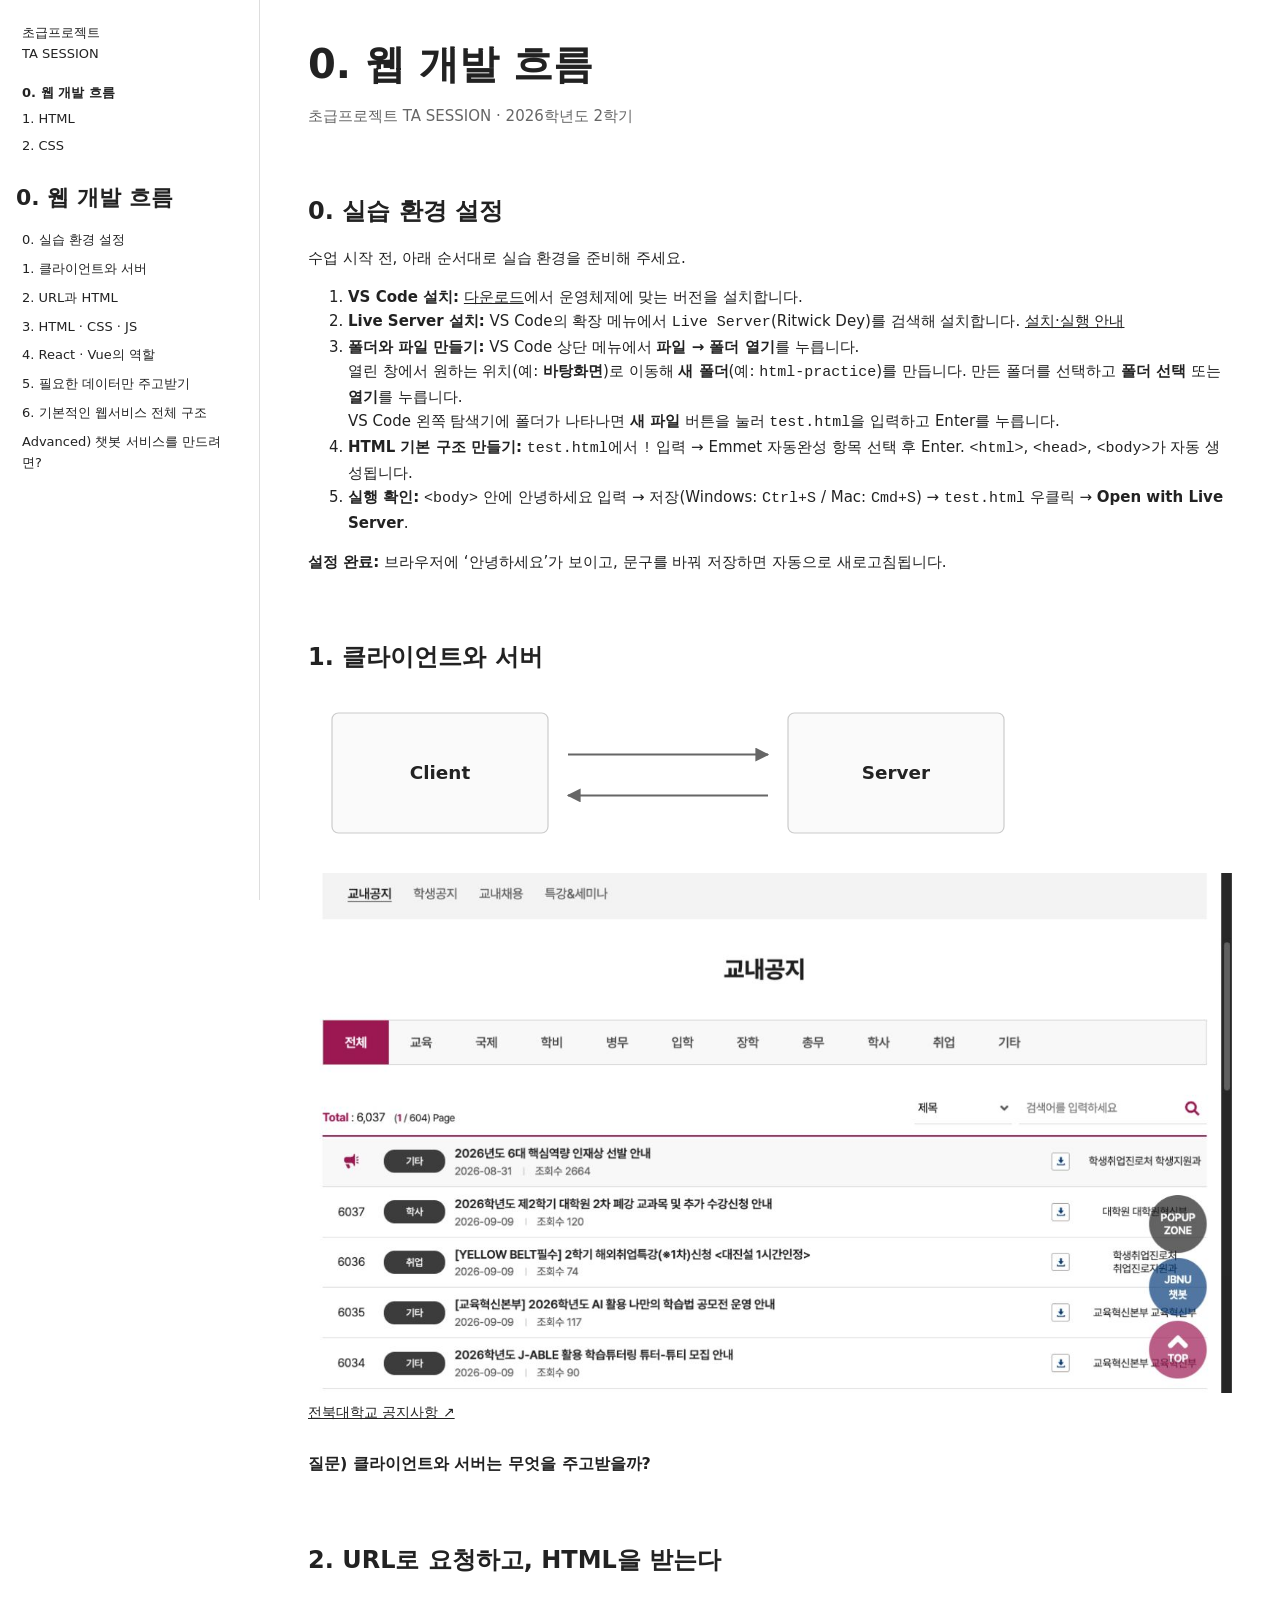
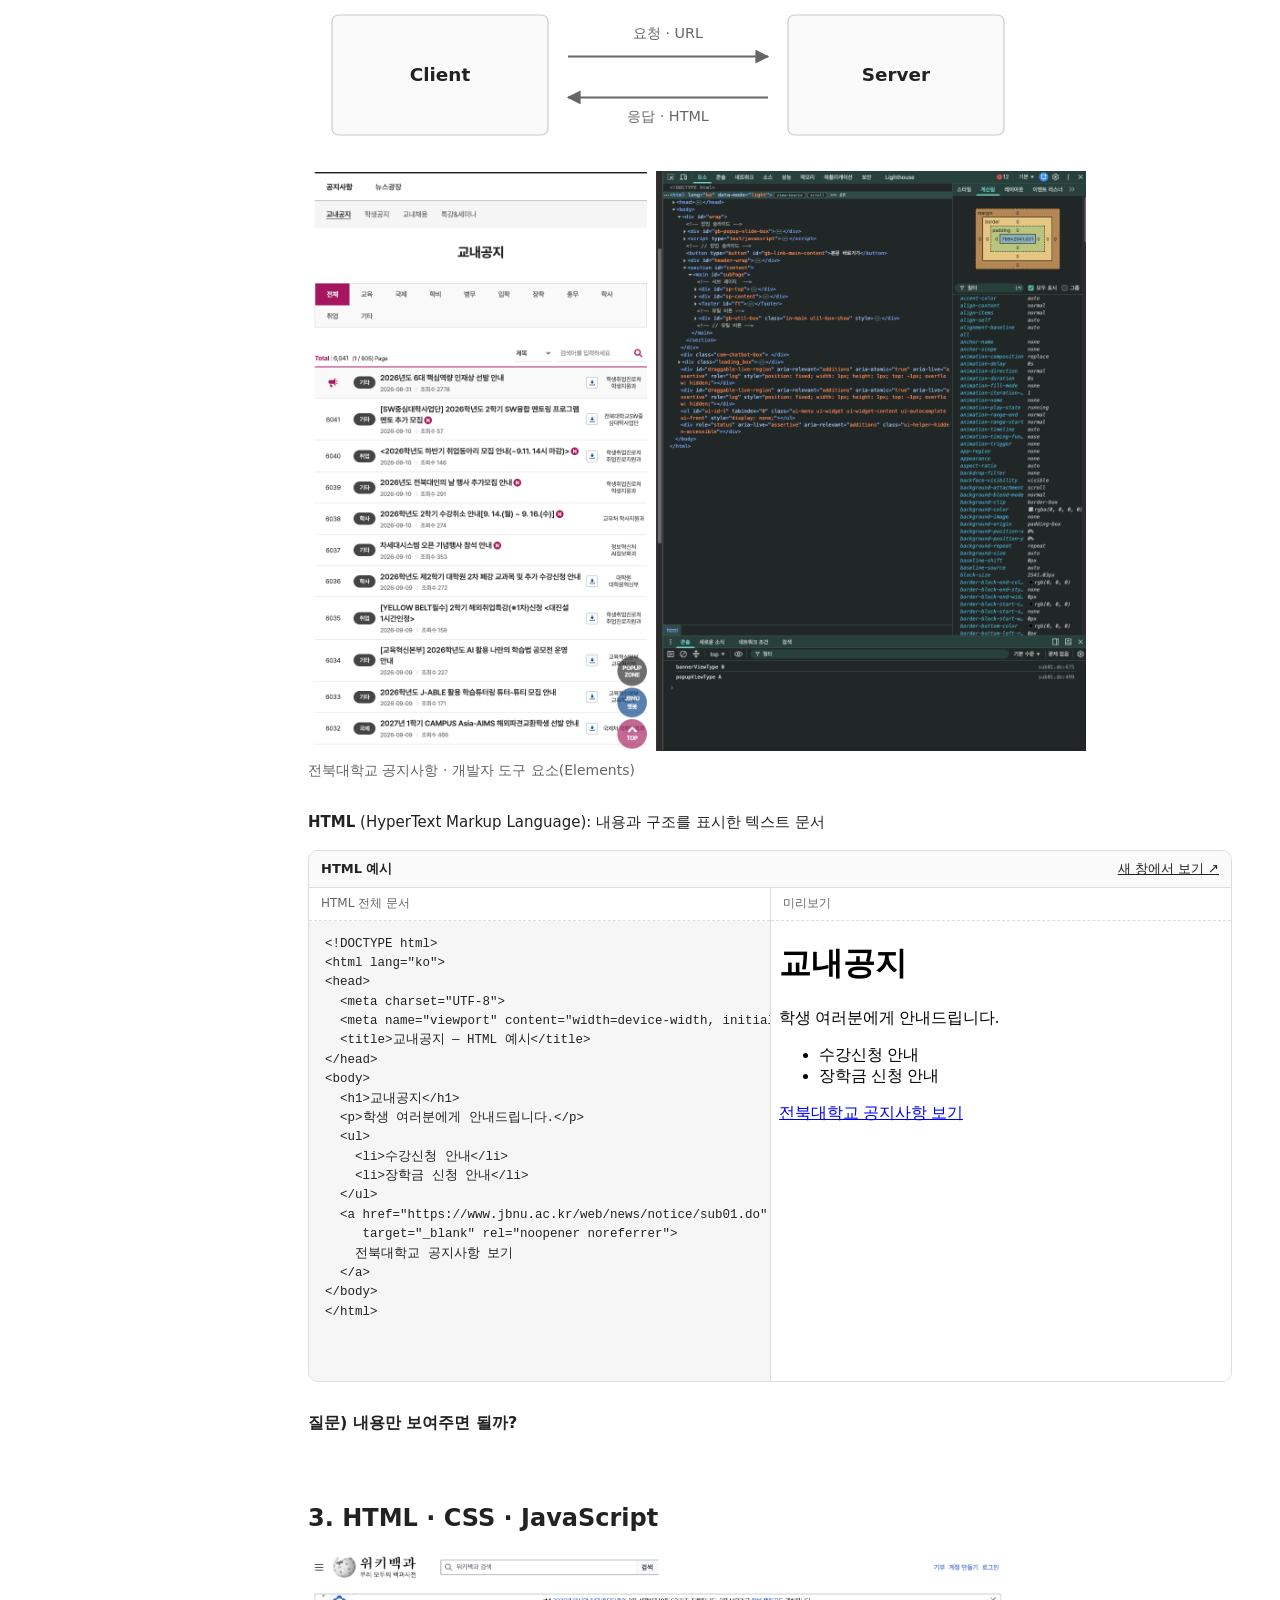
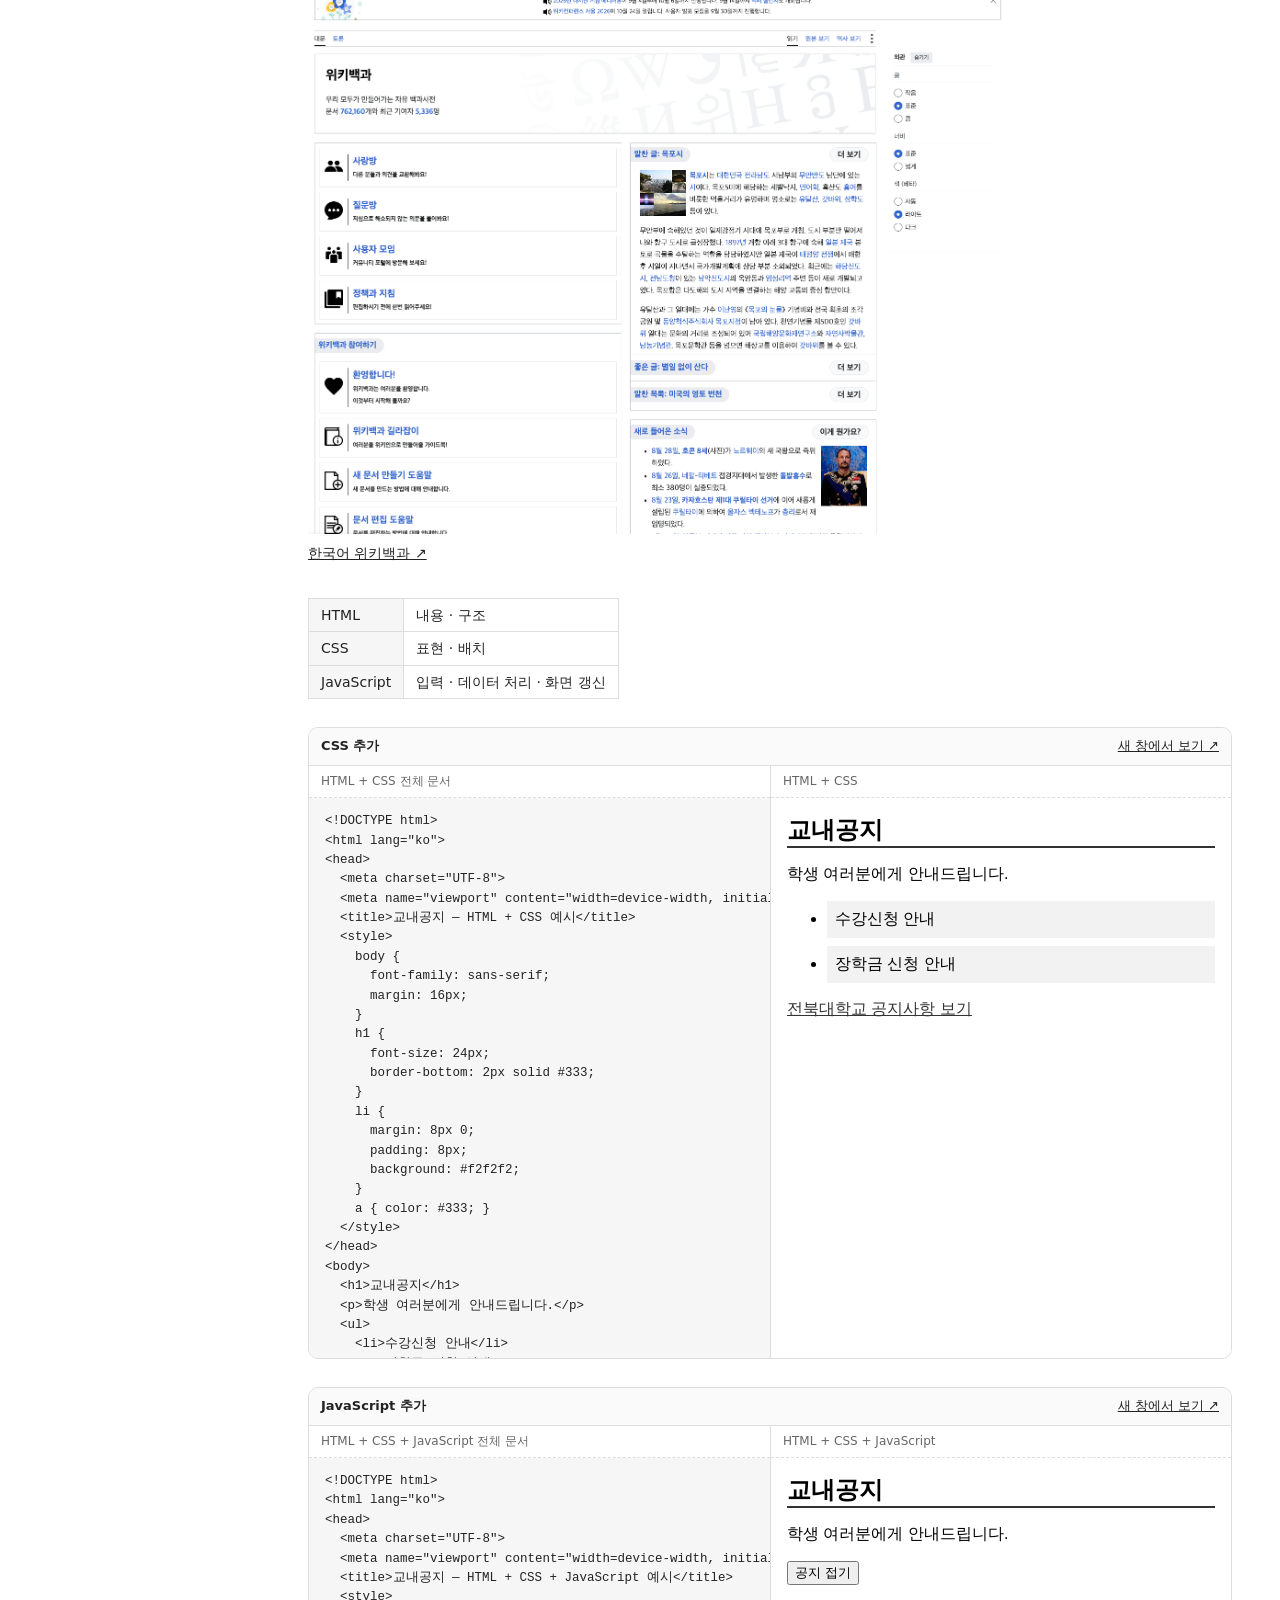
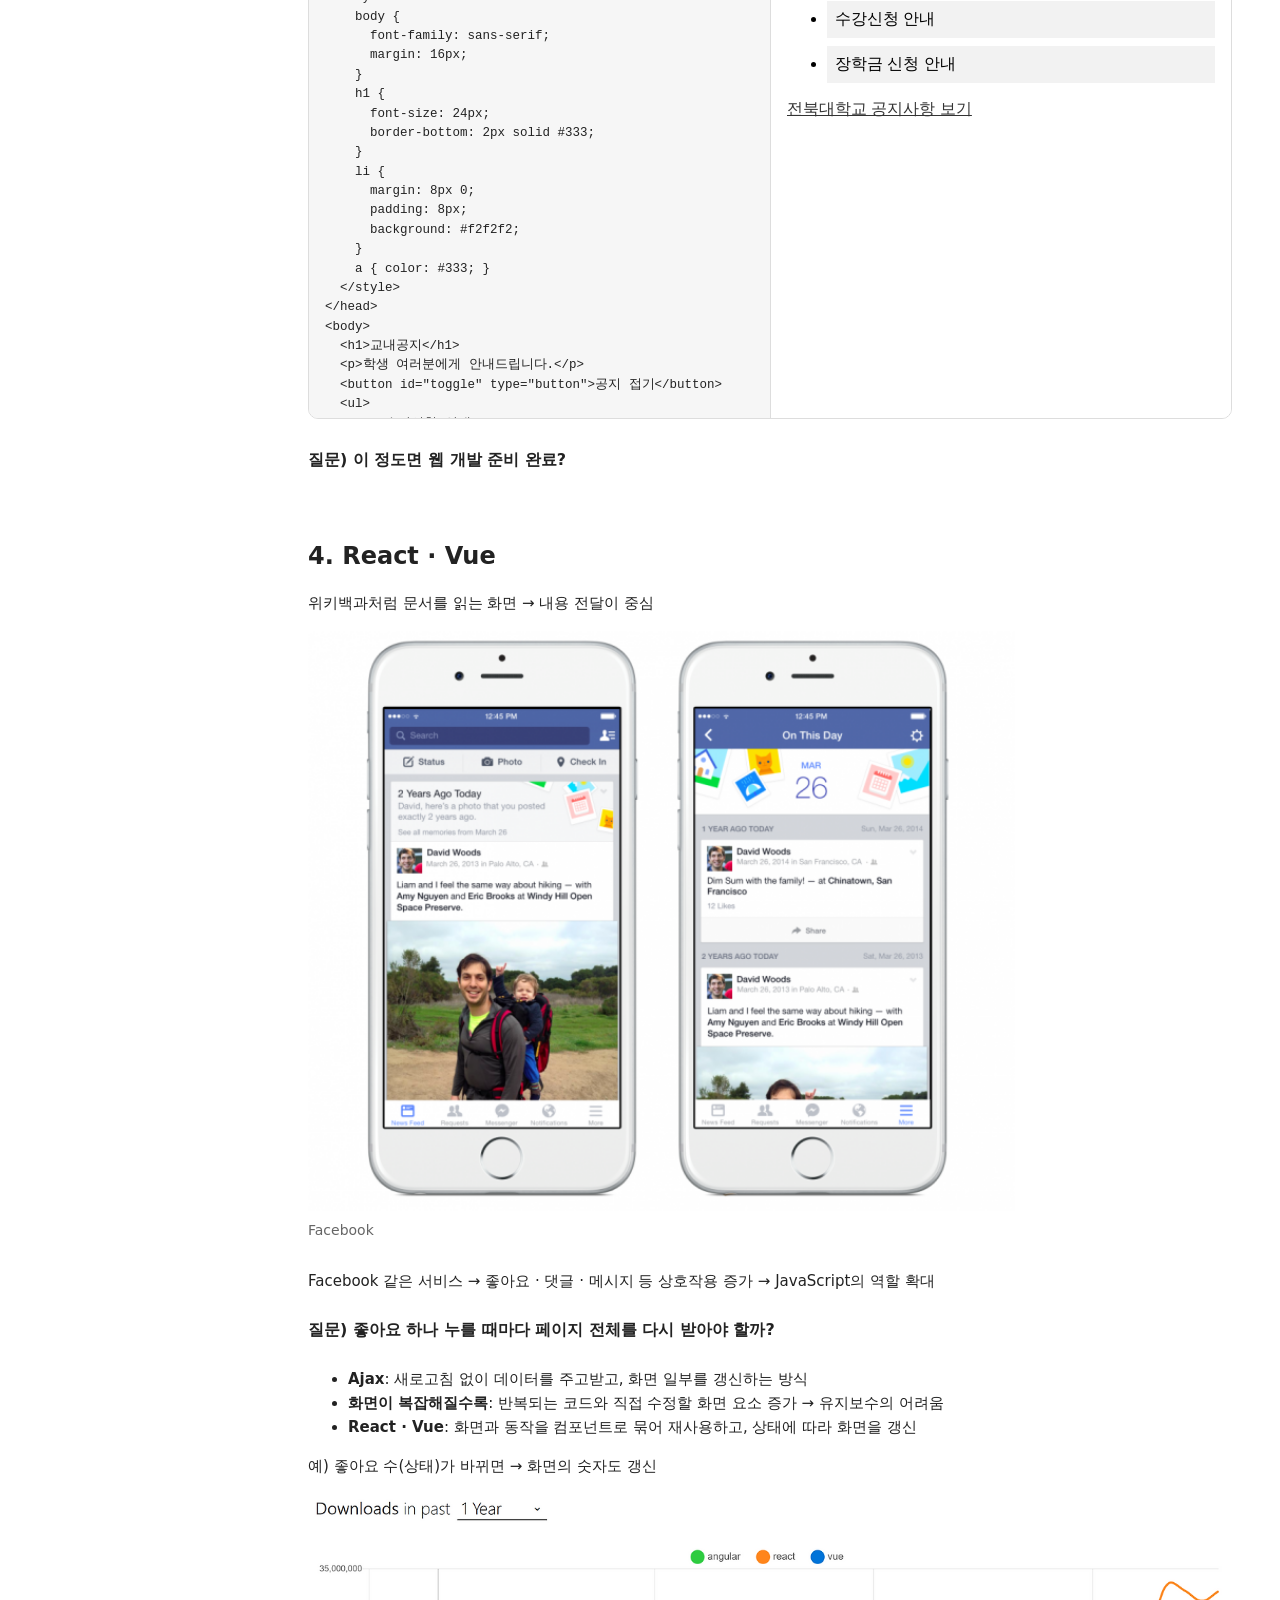
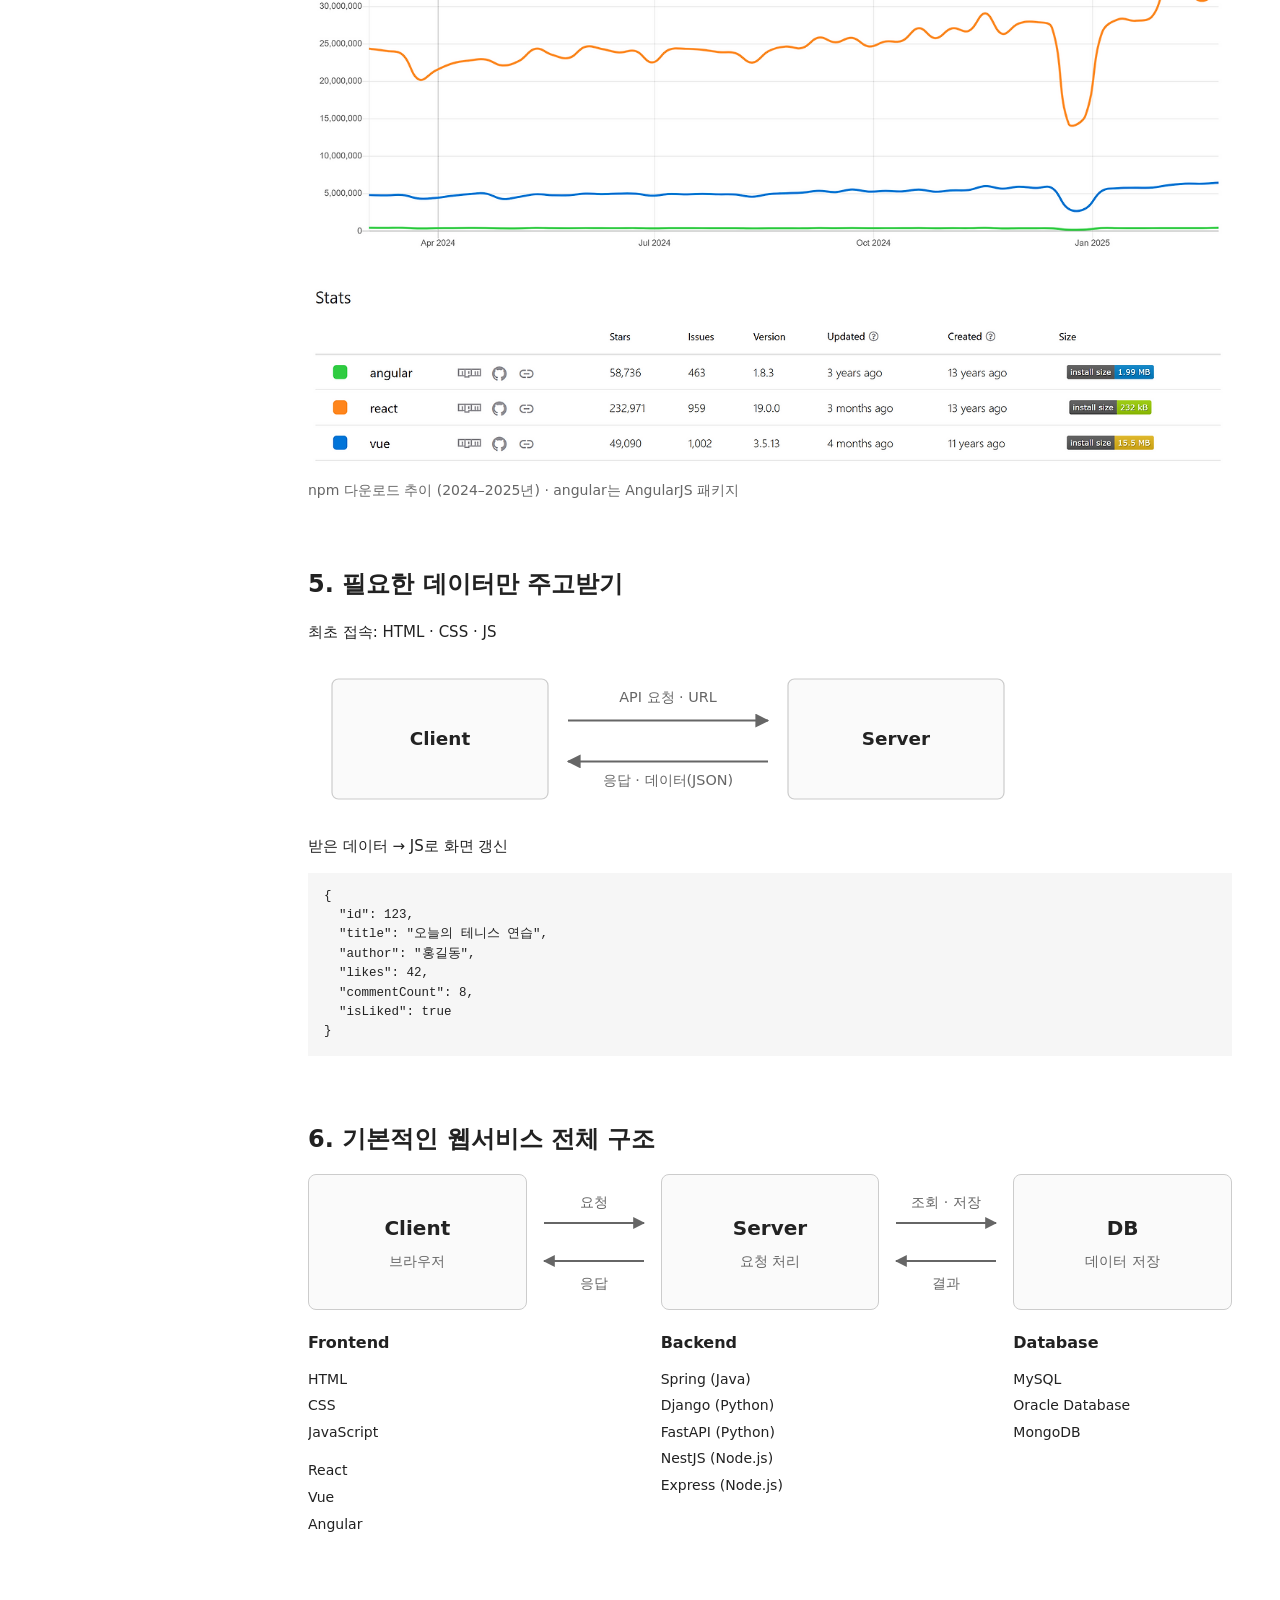
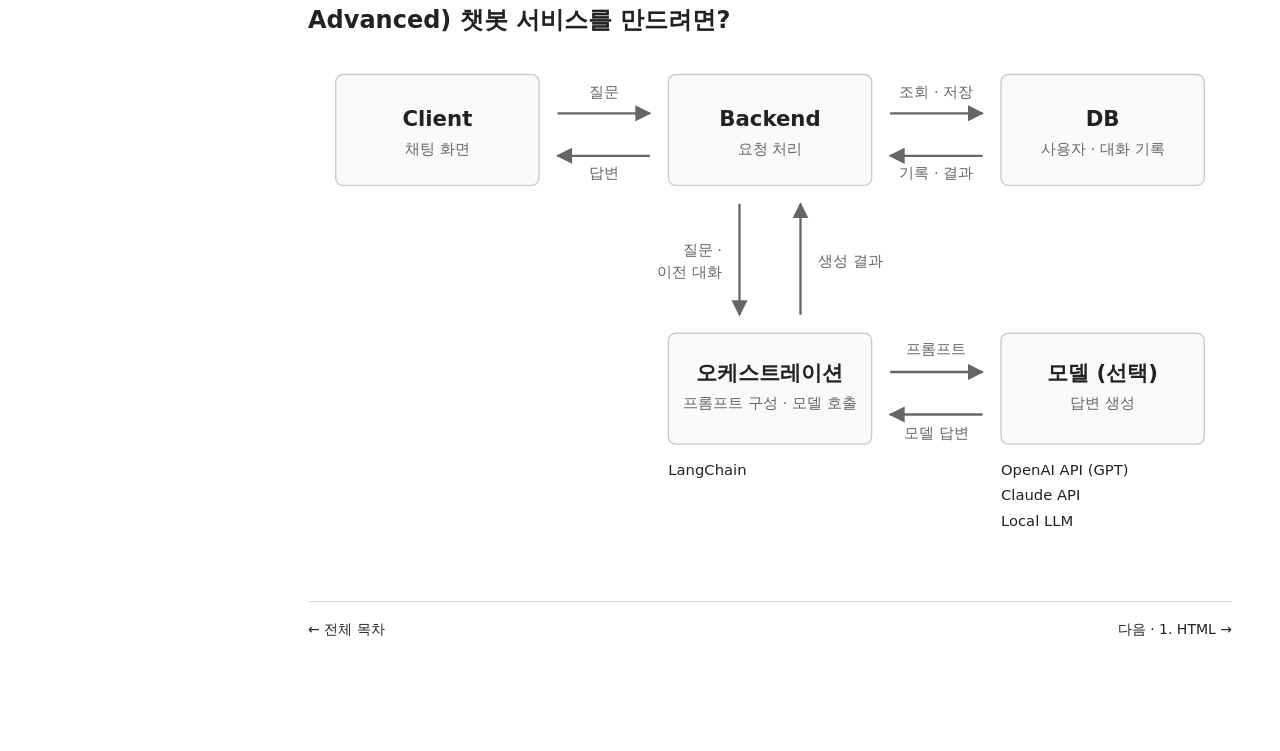
==== commit 79ec68f1: "2일차 CSS 자료와 실행 예제 추가" ====
--- a/0-web-flow.html
+++ b/0-web-flow.html
@@ -122,6 +122,7 @@
   <div class="session-nav">
     <a href="0-web-flow.html" aria-current="page">0. 웹 개발 흐름</a>
     <a href="1-HTML.html">1. HTML</a>
+    <a href="2-CSS.html">2. CSS</a>
   </div>
   <h1>0. 웹 개발 흐름</h1>
   <ol>
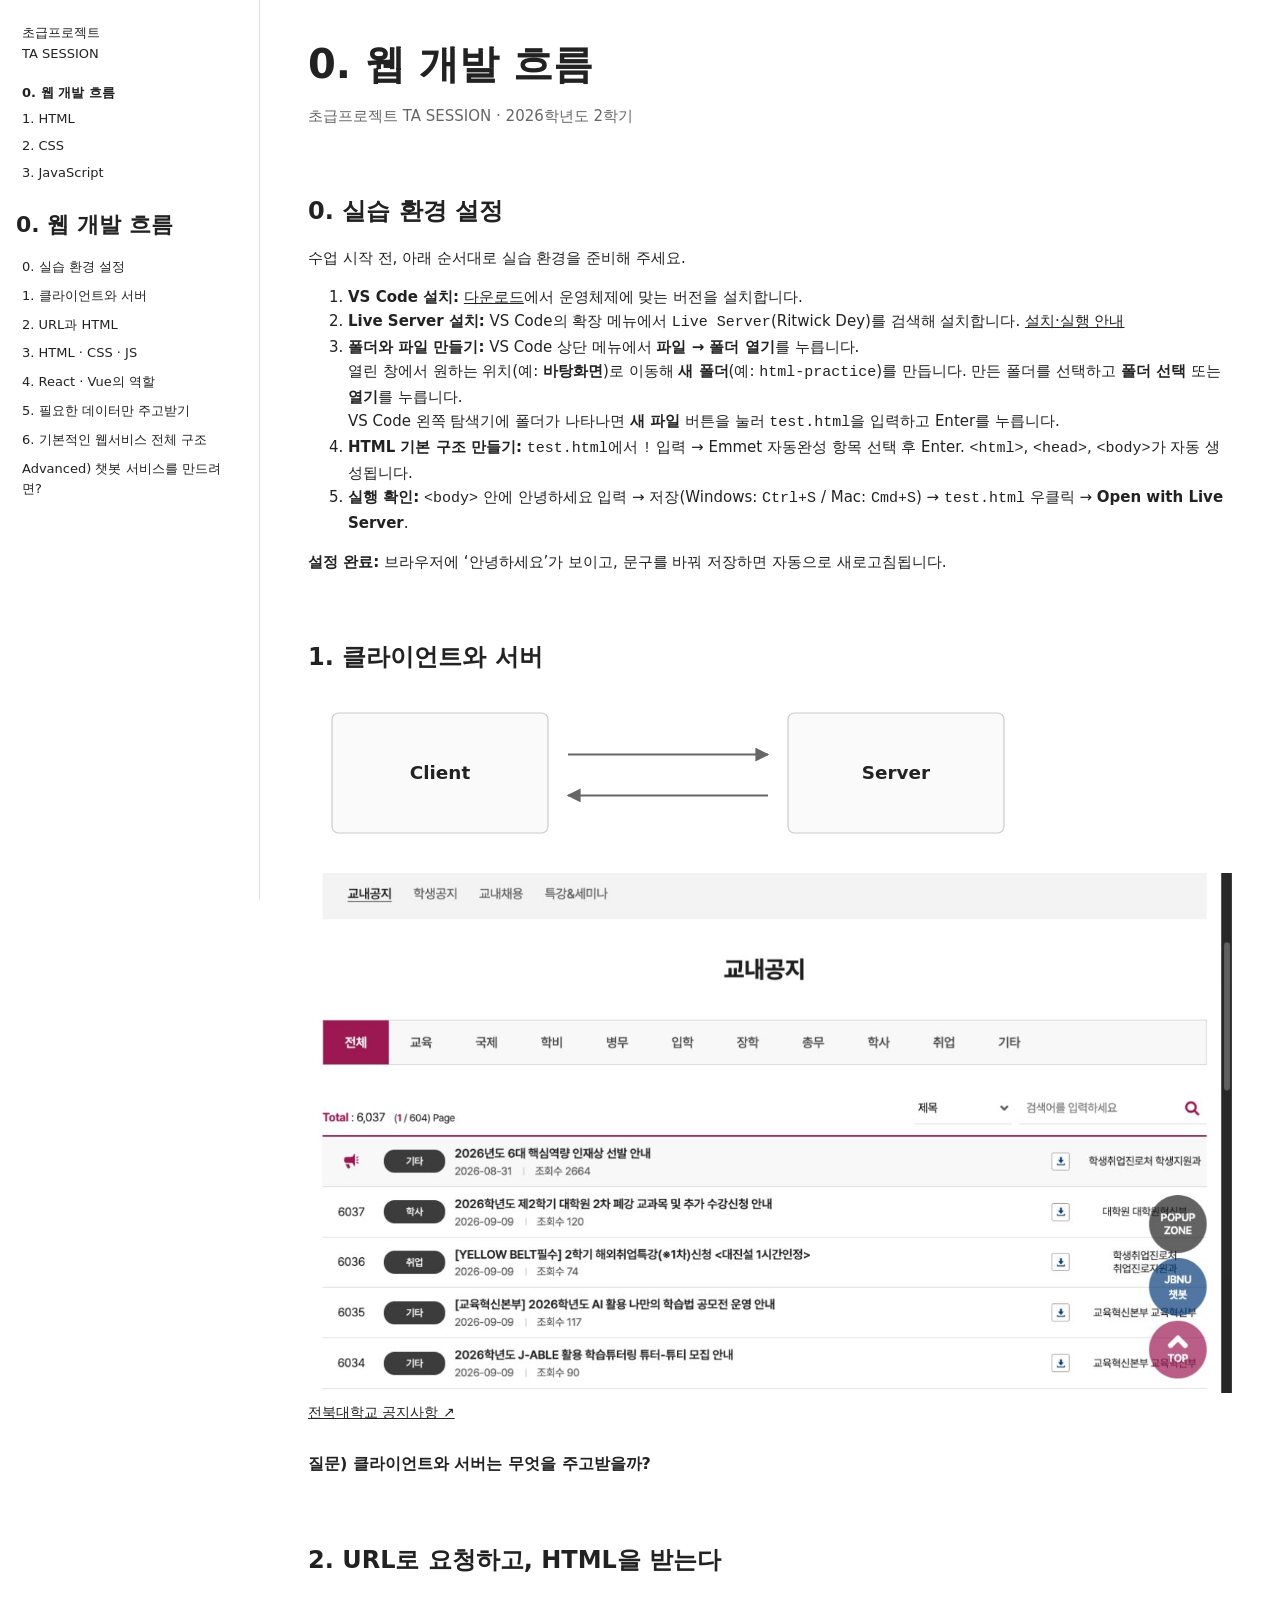
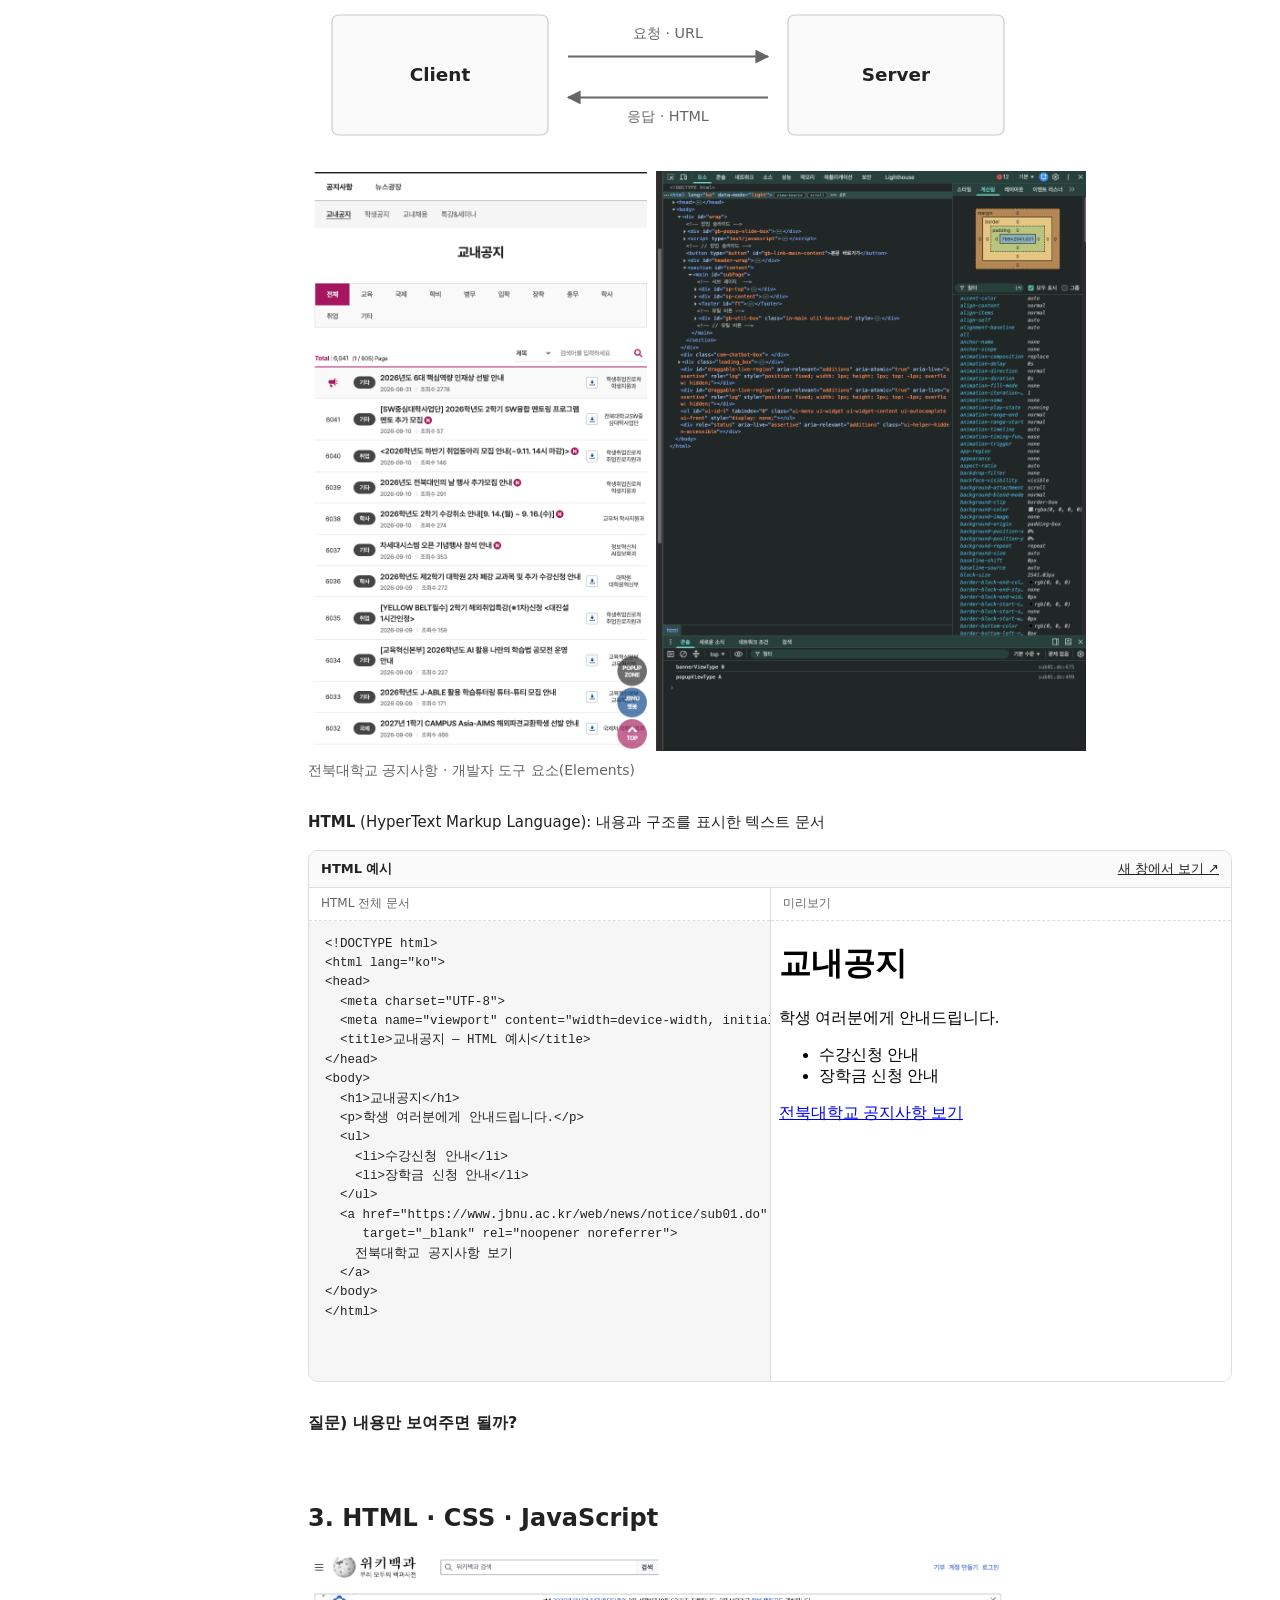
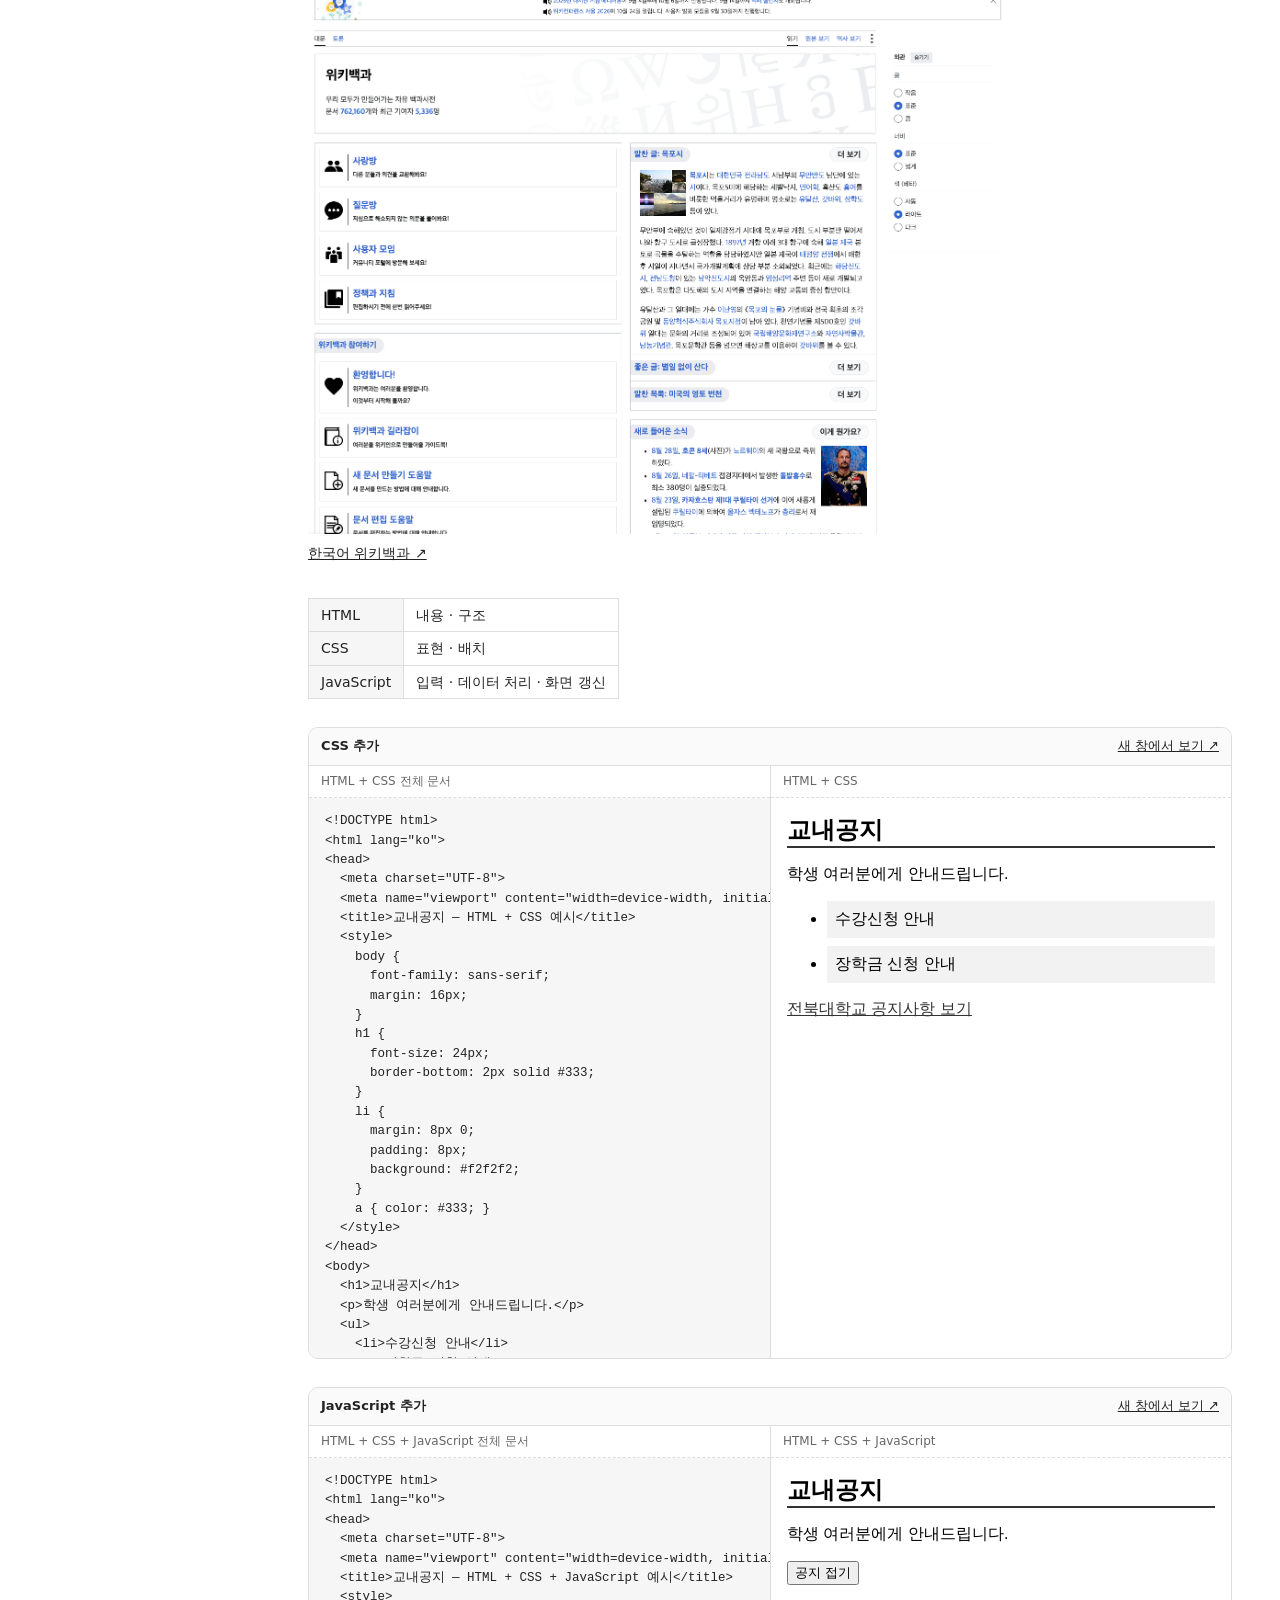
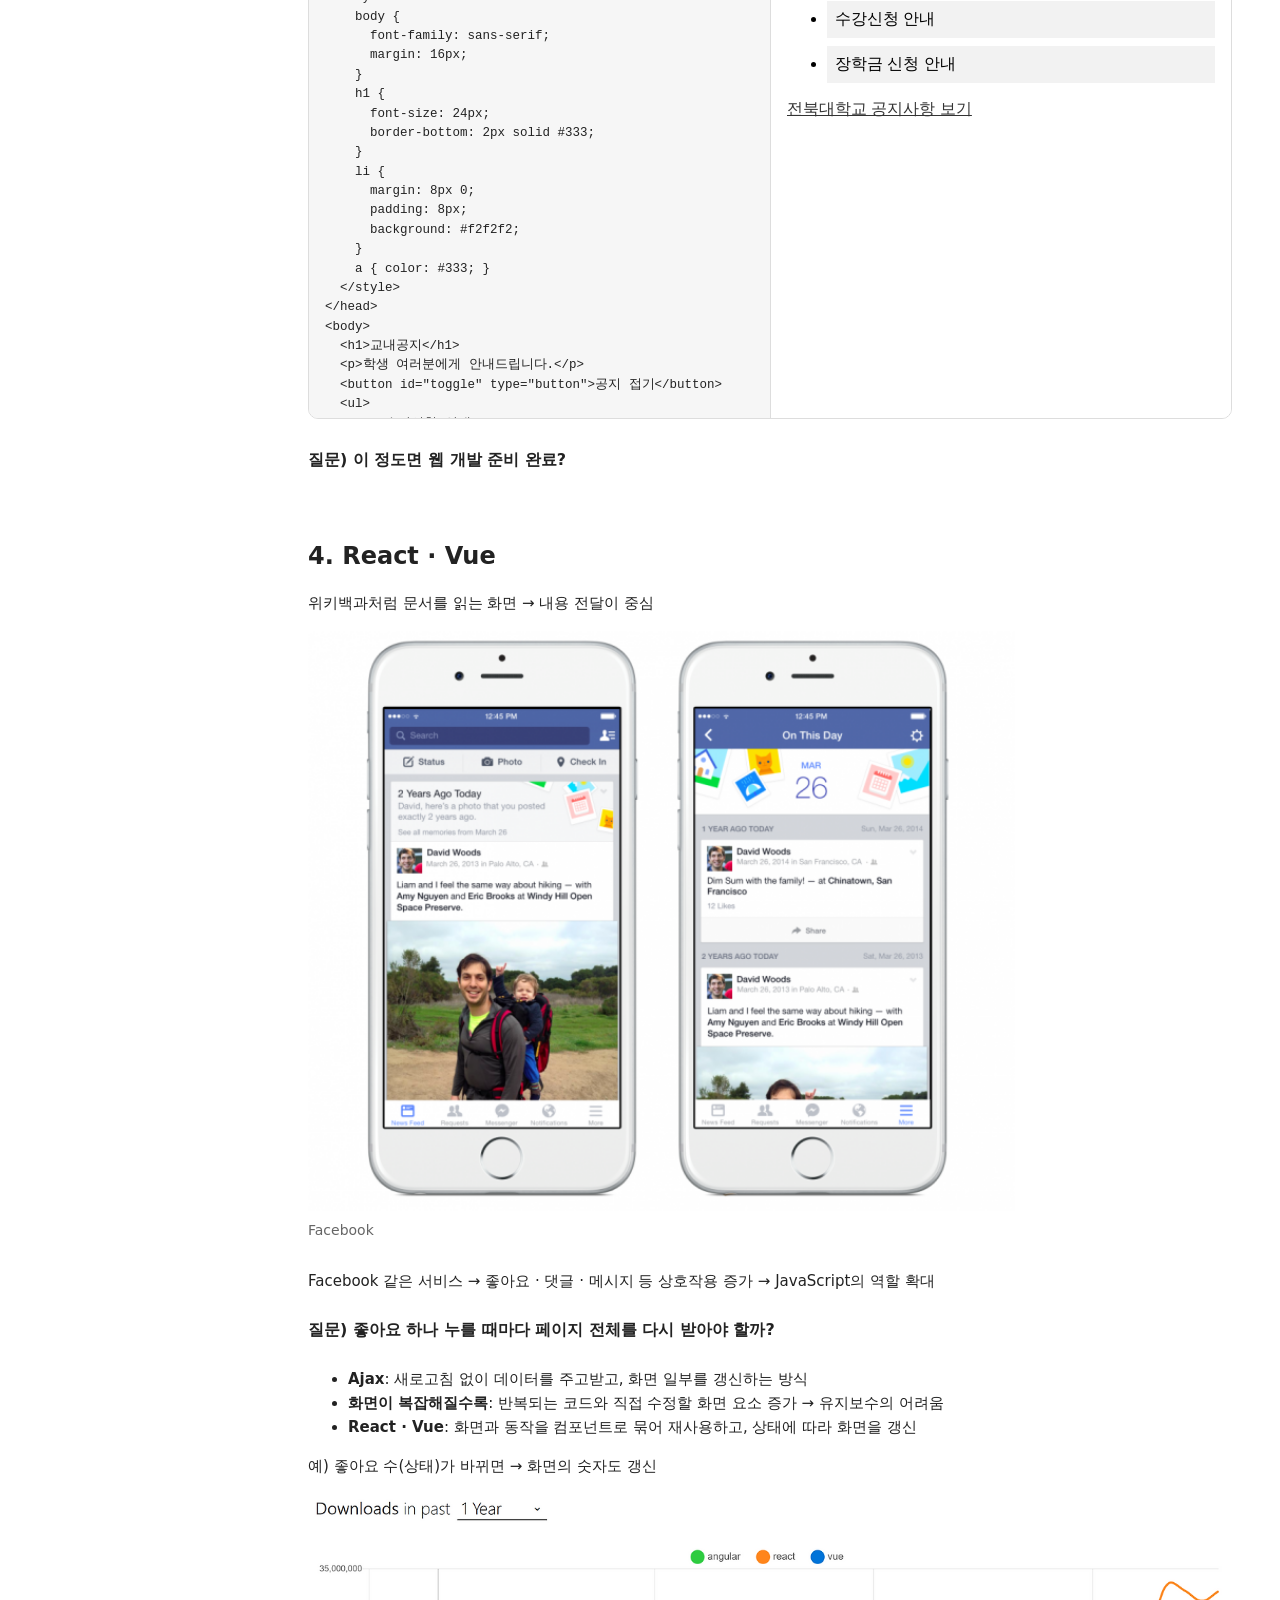
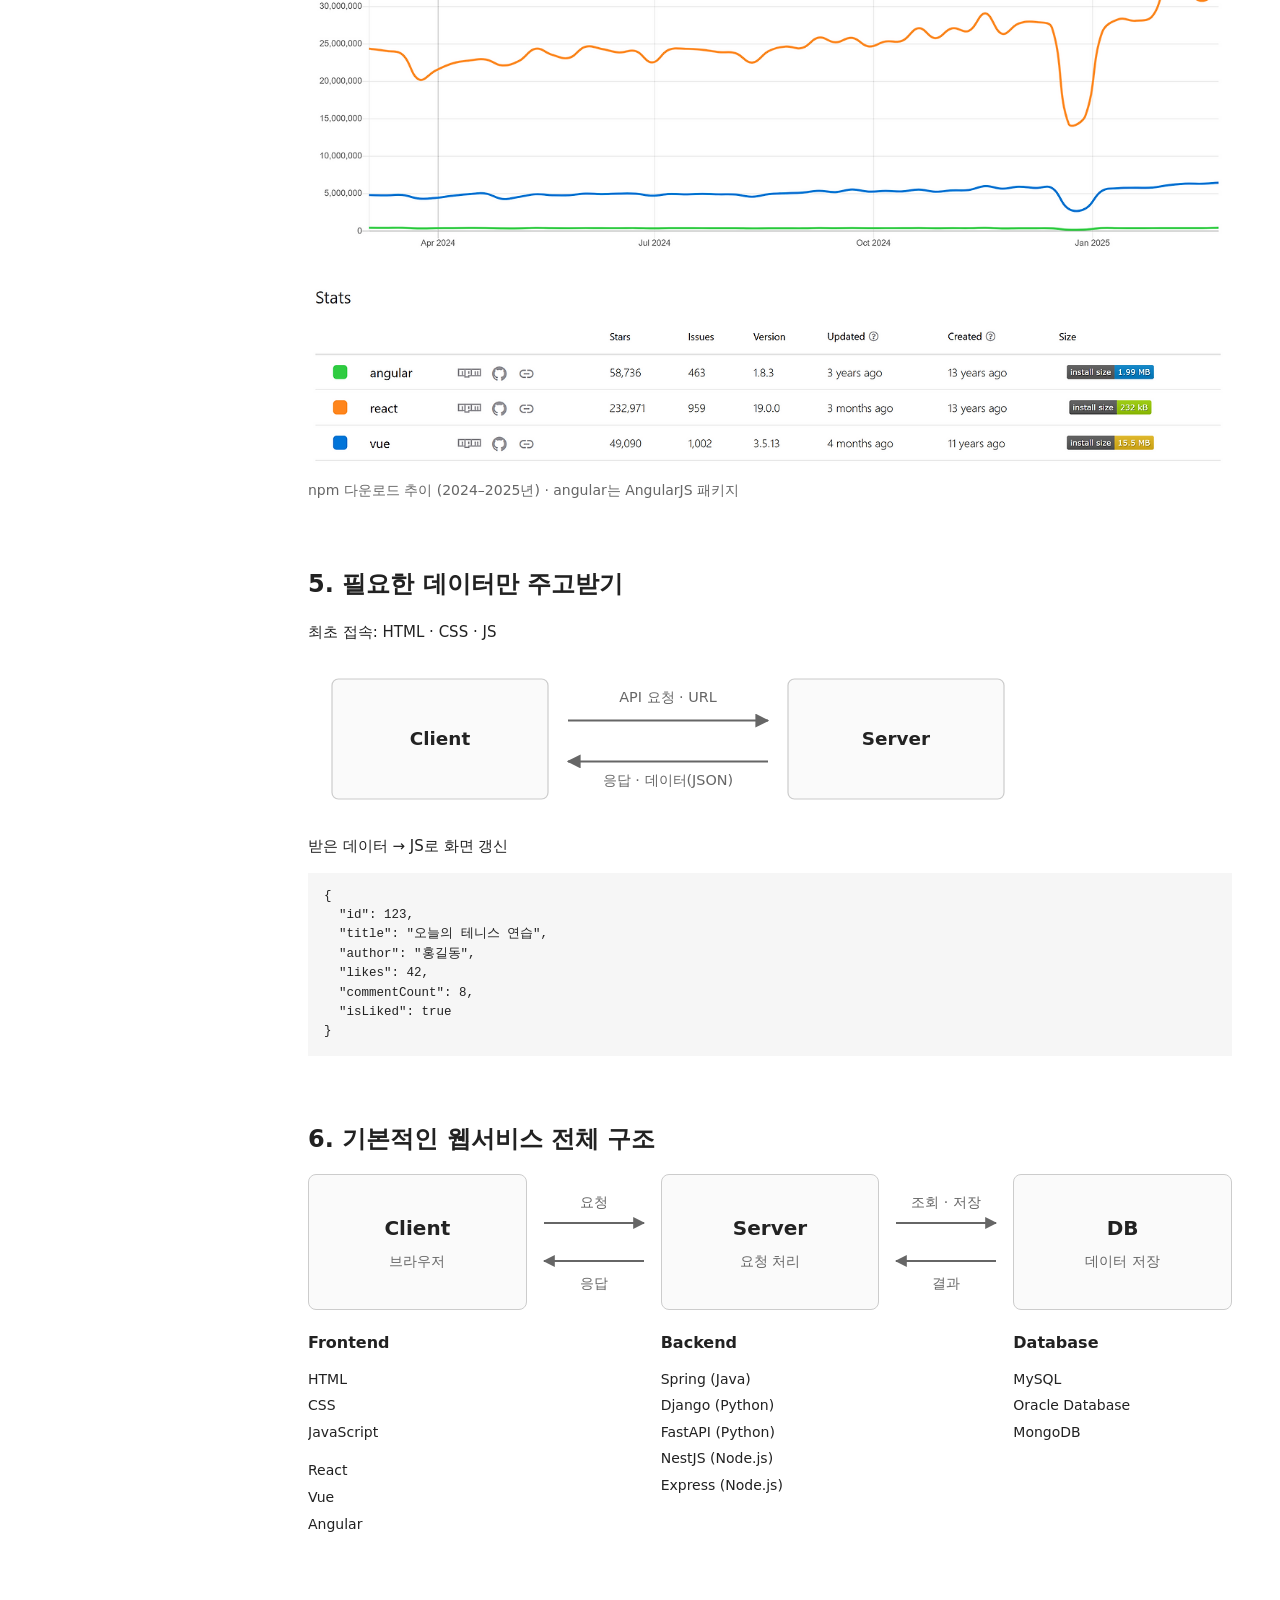
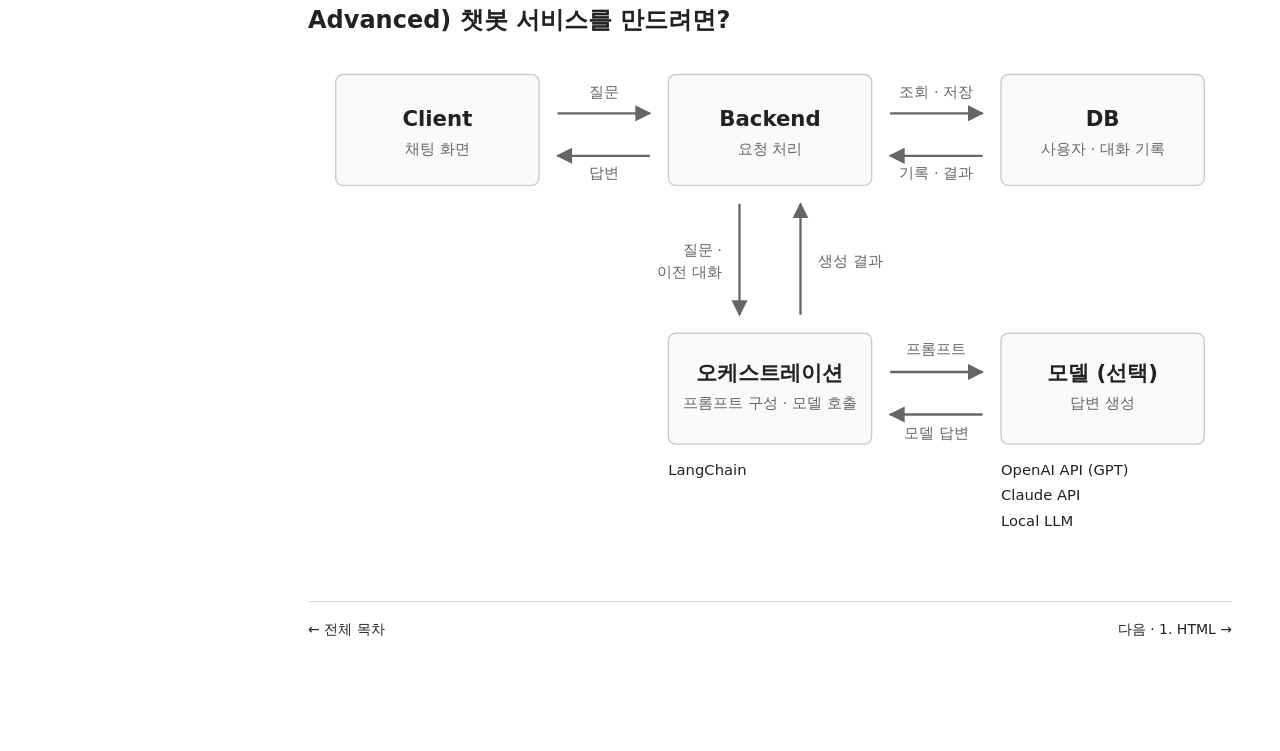
==== commit 5c07dc9f: "3일차 JavaScript 자료와 실행 예제 추가 - 3-JS.html: 기본 문법, 함수, 이벤트, DOM, DOM 다루기, React에서 자주 쓰는 JS 문법, 자기소개 페이지" ====
--- a/0-web-flow.html
+++ b/0-web-flow.html
@@ -123,6 +123,7 @@
     <a href="0-web-flow.html" aria-current="page">0. 웹 개발 흐름</a>
     <a href="1-HTML.html">1. HTML</a>
     <a href="2-CSS.html">2. CSS</a>
+    <a href="3-JS.html">3. JavaScript</a>
   </div>
   <h1>0. 웹 개발 흐름</h1>
   <ol>
